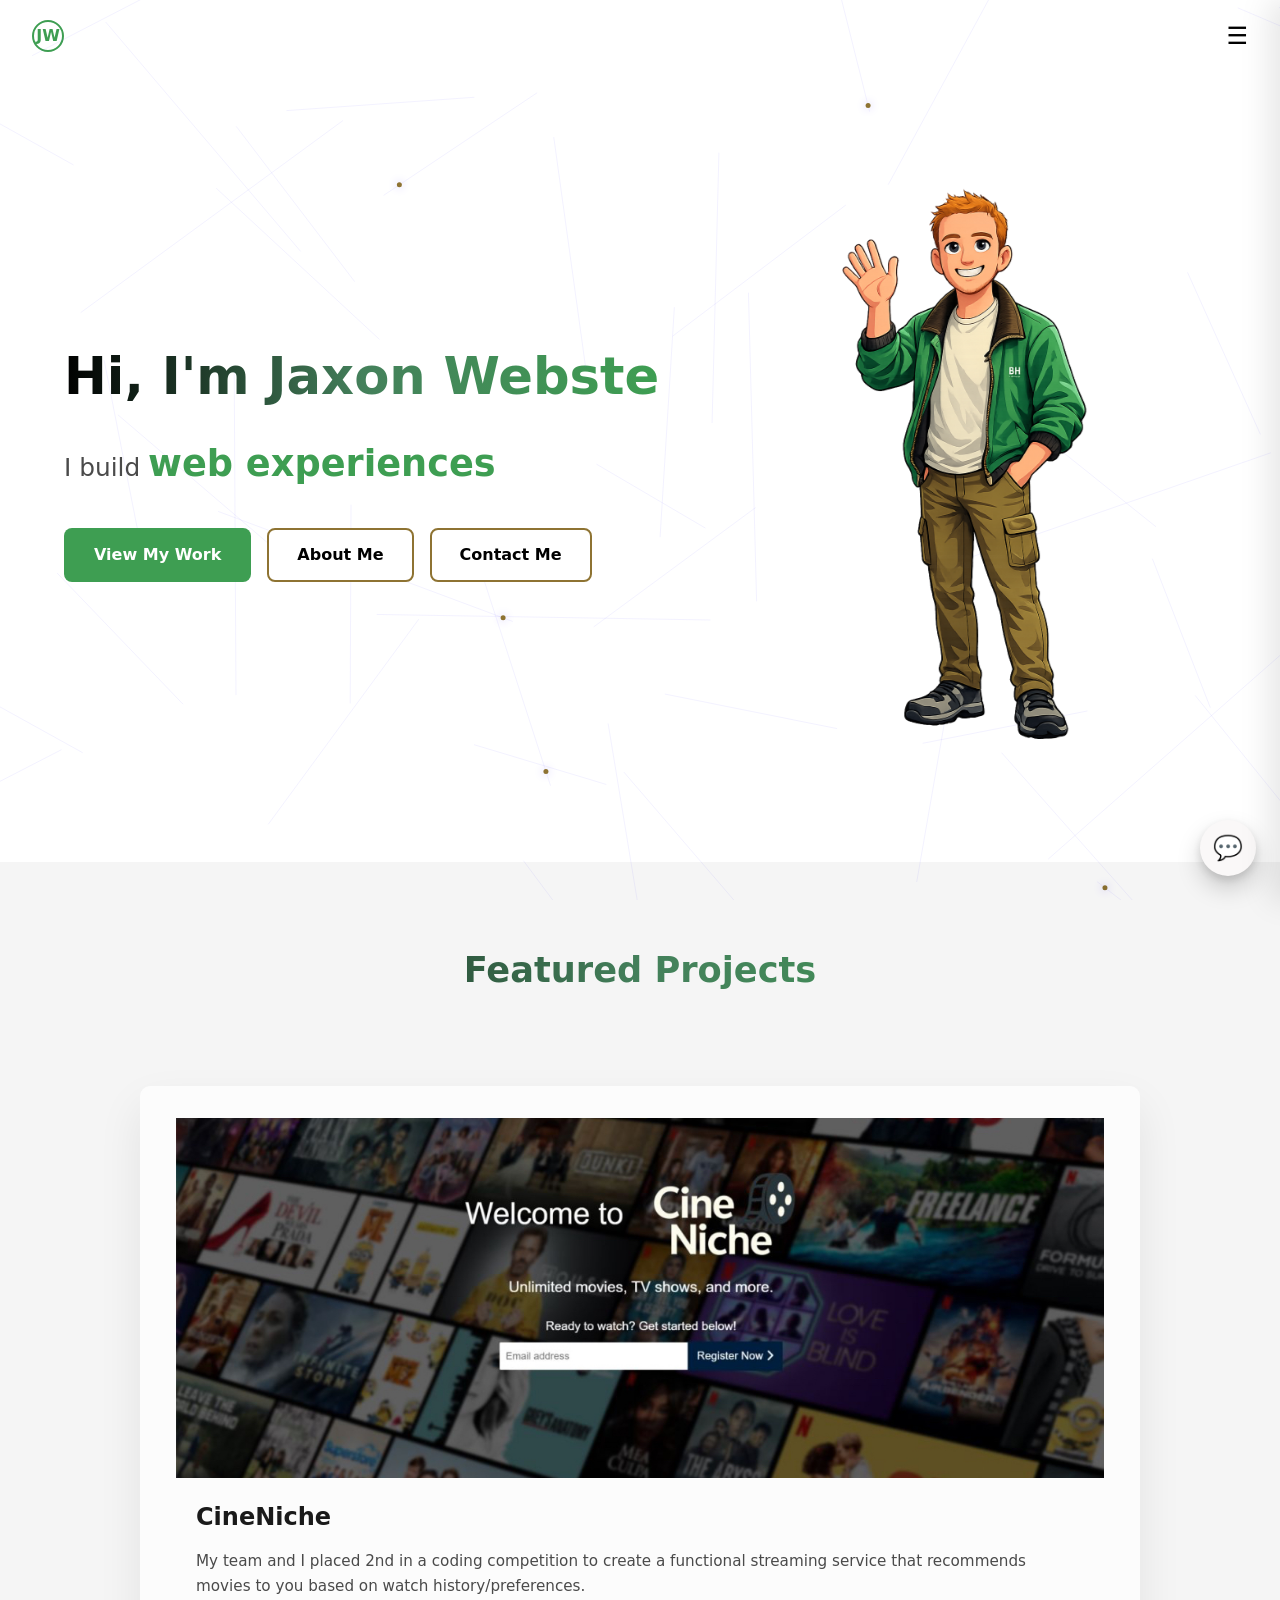
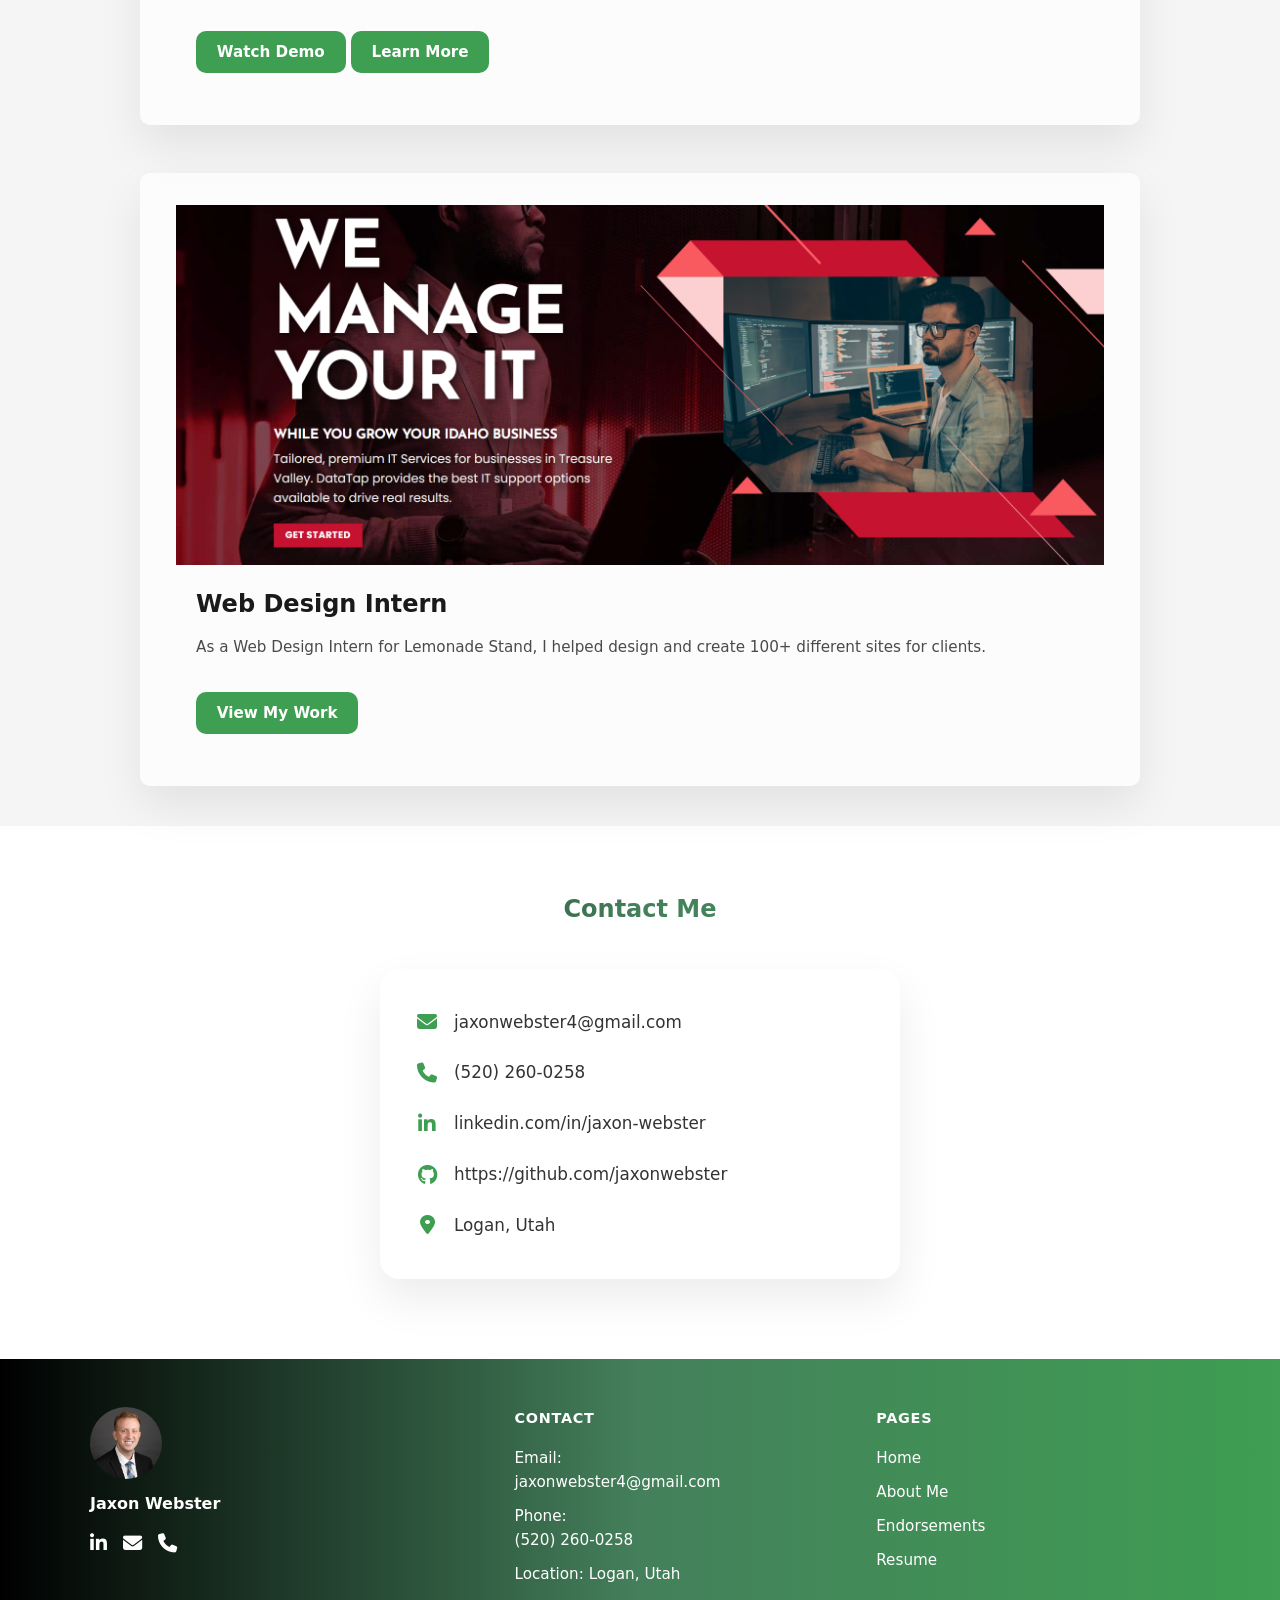
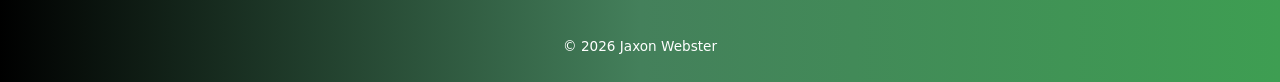
==== index.html @ 5388c2fc "github link" ====
<!DOCTYPE html>
<html lang="en">
<head>
  <meta charset="UTF-8" />
  <meta name="viewport" content="width=device-width, initial-scale=1.0" />

  <title>Jaxon Webster | Portfolio</title>

  <!-- Styles --->
  <link rel="stylesheet" href="styles.css" />

  <!-- Font Awesome -->
  <link
    rel="stylesheet"
    href="https://cdnjs.cloudflare.com/ajax/libs/font-awesome/6.5.1/css/all.min.css"
  />
  <link rel="icon" href="images/cartoon.png" type="image/x-icon">
</head>
<body>
<div class="signal-bg">
  <canvas id="signalCanvas"></canvas>
</div>



  <!-- Navbar --->
  <header class="navbar">
    <div class="logo">JW</div>
    <button class="menu-btn" id="menuBtn">☰</button>
  </header>

  <!-- Slide-out Menu -->
<nav class="side-menu" id="sideMenu">
  <button class="close-menu" id="closeMenu">✕</button>

  <a href="index.html">Home</a>
  <a href="about.html">About Me</a>
  <a href="projects.html">Projects</a>
  <a href="resume.html">Resume</a>
  <a href="endorsements.html">Endorsements</a>
</nav>


  <!-- Overlay -->
  <div class="overlay" id="overlay"></div>

  <!-- Hero -->
  <section class="hero hero-split">
  <!-- LEFT SIDE -->
  <div class="hero-left">
    <h1 class="hero-title">
  <span id="typewriter"></span>
</h1>


    <p class="hero-text">
  I build <span id="rotating-word"></span>
</p>


    <div class="hero-buttons">
      <a href="projects.html" class="btn primary">View My Work</a>
      <a href="about.html" class="btn secondary">About Me</a>
      <a href="#contact" class="btn secondary">Contact Me</a>
    </div>
  </div>

  <!-- RIGHT SIDE -->
  <div class="hero-right">
    <img src="images/cartoon.png" alt="Jaxon Webster" />
  </div>
</section>

<!--

<section class="who-is-jaxon">

  <div class="who-container">

  
<div class="who-image">
      <img
        src="images/IMG_5921.jpg"
        alt="Jaxon Webster"
        class="who-rotating-image"
      />
    </div>

 
    <div class="who-text">
      <h2 class="gradient-text">Who is Jaxon?</h2>
      <p class="who-subtitle">
        A builder at heart. A problem solver by trade.
      </p>

      <p class="who-description">
        I’m a web developer and information systems student who loves turning
        complex problems into clean, secure, and intuitive digital experiences.
        Whether I’m working with data, cloud infrastructure, or frontend design,
        my goal is always the same: build things that actually help people.
      </p>
    </div>

  </div>
</section>
-->



  <!-- Projects -->
<section id="projects" class="projects">
  <h2 class="gradient-text">Featured Projects</h2>


  <div class="project-grid">

    <div class="project-card">
      <div class="project-image">
        <img src="images/IMG_5556.jpg" alt="Cineniche">
      </div>
      <div class="project-content">
        <h3>CineNiche</h3>
        <p>
          My team and I placed 2nd in a coding competition to create a functional streaming service that recommends movies to you based on watch history/preferences. 
        </p>
        <a href="https://youtu.be/du8ue6cPfEI" class="project-btn">Watch Demo</a>
        <a href="projects.html" class="project-btn">Learn More</a>
      </div>
    </div>

    <div class="project-card">
      <div class="project-image">
        <img src="images/image.png" alt="Project 2">
      </div>
      <div class="project-content">
        <h3>Web Design Intern</h3>
        <p>
          As a Web Design Intern for Lemonade Stand, I helped design and create 100+ different sites for clients.
        </p>
        <a href="projects.html" class="project-btn">View My Work</a>
      </div>
    </div>
<!--
<section class="contact-section">


    <div class="project-card">
      <div class="project-image">
        <img src="images/project3.jpg" alt="Project 3">
      </div>
      <div class="project-content">
        <h3>Third Project</h3>
        <p>
          Description text that explains the purpose or outcome of the project.
        </p>
      </div>
    </div>

    <div class="project-card">
      <div class="project-image">
        <img src="images/project4.jpg" alt="Project 4">
      </div>
      <div class="project-content">
        <h3>Final Project</h3>
        <p>
          A short summary highlighting the main idea or technology used.
        </p>
      </div>
    </div>
      
</section>
-->

  </div>
</section>
<!-- =========================
     CONTACT ME
========================== -->
<section class="contact-section" id="contact">
  <h2 class="gradient-text">Contact Me</h2>

  <div class="contact-card">
    <div class="contact-item">
      <i class="fas fa-envelope"></i>
      <a href="mailto:jaxonwebster4@gmail.com">jaxonwebster4@gmail.com</a>
    </div>

    <div class="contact-item">
      <i class="fas fa-phone"></i>
      <a href="tel:5202600258">(520) 260-0258</a>
    </div>

    <div class="contact-item">
      <i class="fab fa-linkedin-in"></i>
      <a
        href="https://www.linkedin.com/in/jaxon-webster"
        target="_blank"
      >
        linkedin.com/in/jaxon-webster
      </a>
    </div>
    <div class="contact-item">
  <i class="fab fa-github"></i>
  <a
    href="https://github.com/jaxonwebster"
    target="_blank"
  >
    https://github.com/jaxonwebster
  </a>
</div>


    <div class="contact-item">
      <i class="fas fa-location-dot"></i>
      <span>Logan, Utah</span>
    </div>
  </div>
</section>



  <!-- Footer -->
  <footer class="footer">
    <div class="footer-container">

      <div class="footer-profile">
        <img src="images/portrait.jpg" alt="Jaxon Webster" class="footer-avatar" />
        <p class="footer-name">Jaxon Webster</p>

        <div class="footer-socials">
          <a href="https://www.linkedin.com/in/jaxon-webster" target="_blank">
            <i class="fab fa-linkedin-in"></i>
          </a>
          <a href="mailto:jaxonwebster4@gmail.com">
            <i class="fas fa-envelope"></i>
          </a>
          <a href="tel:5202600258">
            <i class="fas fa-phone"></i>
          </a>
        </div>
      </div>

      <div class="footer-column">
        <h4>Contact</h4>
        <p>Email: <a href="mailto:jaxonwebster4@gmail.com">jaxonwebster4@gmail.com</a></p>
        <p>Phone: <a href="tel:5202600258">(520) 260-0258</a></p>
        <p>Location: Logan, Utah</p>
      </div>

      <div class="footer-column">
        <h4>Pages</h4>
        <a href="index.html">Home</a>
        <a href="about.html">About Me</a>
        <a href="endorsements.html">Endorsements</a>
        <a href="#contact">Resume</a>
      </div>

    </div>

    <p class="footer-bottom">© 2026 Jaxon Webster</p>
  </footer>
  <!-- =========================
     MINI CHAT ASSISTANT
========================== -->
<div class="chatbot">

  <button class="chatbot-toggle" id="chatbotToggle">
    💬
  </button>

  <div class="chatbot-window" id="chatbotWindow">
    <div class="chatbot-header">
      <span>Ask Jaxon</span>
      <button id="chatbotClose">✕</button>
    </div>

    <div class="chatbot-body" id="chatbotBody">
      <p class="bot-message">
        Hey! 👋 What would you like to know?
      </p>
    </div>

    <div class="chatbot-questions">
      <button data-question="skills">What technologies do you use?</button>
      <button data-question="experience">What kind of experience do you have?</button>
      <button data-question="projects">What projects should I check out?</button>
      <button data-question="contact">How can I contact you?</button>
    </div>
  </div>

</div>


  <script src="script.js"></script>
</body>
</html>
---- styles.css ----
/* Reset */
* {
  margin: 0;
  padding: 0;
  box-sizing: border-box;
  font-family: system-ui, -apple-system, BlinkMacSystemFont, sans-serif;
}

html {
  scroll-behavior: smooth;
}

/* Body */
body {
  background: #ffffff;
  color: #1a1a1a;
  line-height: 1.6;
}
/* =========================
   HERO WRAPPER (IMAGE + OVERLAY)
========================= */
.hero-wrapper {
  position: relative;
  min-height: 100vh;
  background-image: url("images/IMG_0848.jpeg"); /* CHANGE THIS */
  background-size: cover;
  background-position: center;
  background-repeat: no-repeat;
  color: #ffffff;
  overflow: hidden;
}
html, body {
  overflow-x: hidden;
  width: 100%;
}


/* Dark overlay */
.hero-wrapper::before {
  content: "";
  position: absolute;
  inset: 0;
  background: rgba(0, 0, 0, 0.6); /* darkness level */
  z-index: 0;
}

/* Ensure content is above overlay */
.hero-wrapper > * {
  position: relative;
  z-index: 1;
}
/* =========================
   SPLIT HERO LAYOUT
========================= */

.hero-split {
  display: flex;
  align-items: center;
  justify-content: space-between;
  gap: 4rem;
  max-width: 1200px;
  margin: 0 auto;
  padding: 6rem 2rem 4rem;
}

/* LEFT SIDE */
.hero-left {
  flex: 1;
  text-align: left;
}

/* Override centering */
.hero-left .hero-text {
  margin-left: 0;
  font-size: 1.55em;
}
.hero-title {
  min-width: 565px; /* adjust if needed */
}


/* Buttons align left */
.hero-left .hero-buttons {
  justify-content: flex-start;
}

/* RIGHT SIDE */
.hero-right {
  flex: 1;
  display: flex;
  justify-content: center;
  align-items: center;
  z-index: 2;
}

.hero-right img {
  width: 100%;
  max-width: 420px;
  object-fit: cover;
}
@media (max-width: 900px) {
  .hero-split {
    flex-direction: column;
    text-align: center;
  }

  .hero-left {
    text-align: center;
  }

  .hero-left .hero-buttons {
    justify-content: center;
  }

  .hero-right img {
    max-width: 300px;
  }
}



/* =========================
   BLUR ORBS BACKGROUND
========================= */
.orbs {
  position: fixed;
  inset: 0;
  z-index: -1;
  overflow: hidden;
}

.orbs span {
  position: absolute;
  width: 320px;
  height: 320px;
  border-radius: 50%;
  filter: blur(40px);
  background: radial-gradient(
    circle,
    rgba(107, 92, 255, 0.35),
    transparent 70%
  );
  animation: float 5s ease-in-out infinite alternate;
}

/* Orb positions */
.orbs span:nth-child(1) {
  top: 10%;
  left: 15%;
}

.orbs span:nth-child(2) {
  top: 55%;
  left: 65%;
  width: 380px;
  height: 380px;
  animation-duration: 30s;
}

.orbs span:nth-child(3) {
  top: 35%;
  left: 35%;
  width: 260px;
  height: 260px;
  animation: float-diagonal 18s ease-in-out infinite alternate;
}
.orbs span:nth-child(4) {
  top: 70%;
  left: 20%;
  width: 300px;
  height: 300px;
  animation-duration: 30s;
}

.orbs span:nth-child(5) {
  top: 15%;
  left: 70%;
  width: 220px;
  height: 220px;
  animation-duration: 22s;
}

/* Orb animation */
@keyframes float {
  from {
    transform: translate(0, 0);
  }
  to {
    transform: translate(200px, -150px);
  }
}

/* =========================
   NAVBAR
========================= */
.navbar {
  display: flex;
  justify-content: space-between;
  align-items: center;
  padding: 1.25rem 2rem;
  color: #ffffff;
}

.logo {
  width: 32px;
  height: 32px;
  border: 2px solid #3E9E52;
  border-radius: 50%;
  display: flex;
  align-items: center;
  justify-content: center;
  font-weight: bold;
  color: #3E9E52;
}

.menu-btn {
  font-size: 1.5rem;
  background: white;
  border: none;
  color: #000000;
  cursor: pointer;
}

/* =========================
   HERO
========================= */
.hero {
  text-align: center;
  padding: 6rem 1.5rem 4rem;
  color: #1a1a1a;
}

.hero h1 {
  font-size: clamp(2.2rem, 5vw, 3.2rem);
  margin-bottom: 1.5rem;
  font-weight: 800;
  color: #1a1a1a;
  white-space: nowrap;
}

.hero-text {
  max-width: 620px;
  margin: 0 auto 2.5rem;
  color: #4a4a4a;
}

/* Buttons */
.hero-buttons {
  display: flex;
  justify-content: center;
  gap: 1rem;
  margin-bottom: 3rem;
  flex-wrap: wrap;
  z-index: 3;
}

.btn {
  padding: 0.75rem 1.75rem;
  background: #ffffff;
  border-radius: 8px;
  border: 2px solid transparent;
  text-decoration: none;
  font-weight: 600;
  transition: all 0.25s ease;
}

.btn.primary {
  background: #3E9E52;
  color: #ffffff;
  z-index: 2;
}

.btn.secondary {
  background: white !important;
  color: #000000;
  border: 2px solid #8E7332;
  z-index: 2 !important;
}

/* =========================
   PROJECTS
========================= */
.projects {
  position: relative;
  padding: 5rem 2rem;
  z-index: 1;
}
.projects .project-image {
  width: 100%;
  max-width: none;
  flex: none;
}

.projects .project-image img {
  width: 100%;
  height: auto;
  max-height: 360px;
  object-fit: cover;
  display: block;
}

.projects-page .project-image,
.project-row .project-image {
  max-width: 600px;
}

.projects h2 {
  text-align: center;
  font-size: 2.2rem;
  margin-bottom: 3rem;
}

.project-grid {
  display: grid;
  grid-template-columns: repeat(2, 1fr);
  gap: 2rem;
  max-width: 1000px;
  margin: 0 auto;
}



.project-card {
  display: flex;
  flex-direction: column;
  width: 100%;
  background: #ffffff;
  border-radius: 12px;
  overflow: hidden;
  box-shadow: 0 10px 25px rgba(0, 0, 0, 0.08);
  transform: translateY(40px);
  transition: transform 0.25s ease, box-shadow 0.25s ease;
}
@media (max-width: 768px) {
  .project-grid {
    grid-template-columns: 1fr;
  }
}

/* When visible */
.project-card.reveal {
  opacity: 1;
  transform: translateY(0);
}

.project-card:nth-child(1) { transition-delay: 0s; }
.project-card:nth-child(2) { transition-delay: 0.1s; }
.project-card:nth-child(3) { transition-delay: 0.2s; }
.project-card:nth-child(4) { transition-delay: 0.3s; }

.project-card:hover {
  transform: translateY(-6px);
  box-shadow: 0 16px 35px rgba(0, 0, 0, 0.12);
}
/* Top half image */
.project-image {
  height: 50%;
  min-height: 180px;
  background: transparent;
}
.project-image.carousel {
 display: flex;
  justify-content: center;
  align-items: center;

  padding: 1.5rem 0;   /* vertical breathing room only */
  background: transparent;
}
.carousel img {
  max-width: 520px;    /* 👈 KEY LINE */
  width: 100%;
  height: auto;
  object-fit: contain;

  display: none;
}

.carousel img.active {
  display: block;
}


.project-image img {
  width: 100%;
  max-height: 360px;
  height: auto;
  object-fit: contain;
  display: block;
}

/* Bottom half content */
.project-content {
  padding: 1.25rem;
  text-align: left;
}

.project-content h3 {
  font-size: 1.1rem;
  margin-bottom: 0.5rem;
  color: #1a1a1a;
}
.project-content p {
  font-size: 0.95rem;
  color: #555;
  line-height: 1.4;
}

/* Faint dark overlay */
.projects::before {
  content: "";
  position: absolute;
  inset: 0;
  background: rgba(0, 0, 0, 0.04); /* 👈 adjust darkness */
  pointer-events: none;
  z-index: 0;
}

/* Ensure content sits above overlay */
.projects > * {
  position: relative;
  z-index: 1;
}


/* =========================
   CONTACT
========================= */
.contact {
  background: #eaf3ff;
  padding: 5rem 2rem;
  text-align: center;
}

.contact-form {
  max-width: 520px;
  margin: 0 auto;
  display: flex;
  flex-direction: column;
  gap: 1.25rem;
}

.contact-form input,
.contact-form textarea {
  padding: 0.9rem 1rem;
  border-radius: 10px;
  border: 1.5px solid #d1caff;
}

/* =========================
   FOOTER
========================= */
.footer {
  background: #f2f2f2;
  padding: 3rem 2rem 1.5rem;
}
/* Hide side menu by default */
.side-menu {
  position: fixed;
  top: 0;
  right: -260px;
  width: 260px;
  height: 100vh;
  background: #ffffff;
  display: flex;
  flex-direction: column;
  padding: 4rem 2rem;
  gap: 1.5rem;
  transition: right 0.3s ease;
  z-index: 1000;
  box-shadow: -10px 0 30px rgba(0, 0, 0, 0.1);
}

/* Remove default link styling */
.side-menu a {
  text-decoration: none;
  font-size: 1.1rem;
  font-weight: 600;
  color: #000000;
}

/* Slide in when open */
.side-menu.open {
  right: 0;
}
/* Gradient Typewriter Text */
#typewriter {
  background: linear-gradient(
    to right,
    #000000,
    #44805b,
    #3E9E52
  );
  -webkit-background-clip: text;
  -webkit-text-fill-color: transparent;
  background-clip: text;
  color: transparent;
}

/* Close Menu Button */
.close-menu {
  align-self: flex-end;
  font-size: 1.75rem;
  background: none;
  border: none;
  cursor: pointer;
  color: #1a1a1a;
  margin-bottom: 2rem;
  transition: color 0.2s ease;
}

.close-menu:hover {
  color: #6b5cff;
}
/* =========================
   FOOTER
========================= */
.footer {
  background: linear-gradient(
    to right,
     #000000,
    #44805b,
    #3E9E52
  );
  padding: 3rem 2rem 1.5rem;
  color: #ffffff;
}


.footer-container {
  max-width: 1100px;
  margin: 0 auto;
  display: grid;
  grid-template-columns: 1.2fr 1fr 1fr;
  gap: 3rem;
  align-items: flex-start;
}

/* Profile Column */
.footer-profile {
  display: flex;
  flex-direction: column;
  align-items: flex-start;
}

.footer-avatar {
  width: 72px;
  height: 72px;
  border-radius: 50%;
  object-fit: cover;
  margin-bottom: 0.75rem;
}

.footer-name {
  font-weight: 700;
  margin-bottom: 0.75rem;
  color: #ffffff;
}

/* Social Icons */
.footer-socials {
  display: flex;
  gap: 1rem;
}

.footer-socials a {
  color: #ffffff;
  font-size: 1.2rem;
  transition: all 0.25s ease;
}

.footer-socials a:hover {
  color: #ffffff;
  transform: translateY(-2px);
}

/* Footer Columns */
.footer-column h4 {
  font-size: 0.9rem;
  font-weight: 700;
  margin-bottom: 1rem;
  color: #ffffff;
  text-transform: uppercase;
  letter-spacing: 0.05em;
}

.footer-column p,
.footer-column a {
  display: block;
  font-size: 0.95rem;
  color: #ffffff;
  margin-bottom: 0.6rem;
  text-decoration: none;
}

.footer-column a:hover {
  color: #6b5cff;
}

/* Bottom Text */
.footer-bottom {
  text-align: center;
  margin-top: 2.5rem;
  font-size: 0.85rem;
  color: #ffffff;
}

/* =========================
   RESPONSIVE FOOTER
========================= */
@media (max-width: 800px) {
  .footer-container {
    grid-template-columns: 1fr;
    gap: 2rem;
  }

  .footer-profile,
  .footer-column {
    align-items: center;
    text-align: center;
  }
}
.section-divider {
  width: 100%;
  max-width: 900px;
  height: 1px;
  margin: 4rem auto;
  background: linear-gradient(
    to right,
    transparent,
    rgba(0, 0, 0, 0.4),
    transparent
  );
}
.project-btn {
  display: inline-block;
  margin-top: 0.75rem;
  padding: 0.5rem 1.25rem;
  font-size: 0.85rem;
  font-weight: 600;
  text-decoration: none;
  border-radius: 6px;
  background: #6870cb;
  color: #ffffff;
  transition: all 0.25s ease;
}

.project-btn:hover {
  background: #5a4ae0;
  transform: translateY(-2px);
}

#rotating-word {
  font-weight: 700;
  font-size: 1.48em;
  color: #3E9E52;
  transition: opacity 0.4s ease, transform 0.4s ease;
  min-height: 1.2em;
  line-height: 1.2;
  transform: translateZ(0);
  backface-visibility: hidden;
  -webkit-font-smoothing: antialiased;
}
@media (max-width: 768px) {
  .hero-split {
    padding: 4rem 1.5rem 3rem;
    gap: 2.5rem;
  }
}
@media (max-width: 768px) {
  .hero h1 {
    font-size: 2.2rem;
    line-height: 1.2;
    white-space: normal; /* allow wrap on mobile */
  }
}
@media (max-width: 768px) {
  .hero-text {
    font-size: 1.05rem;
  }

  #rotating-word {
    font-size: 1.2rem;
    min-height: 1.2em;
  line-height: 1.2;
  transform: translateZ(0);
  backface-visibility: hidden;
  -webkit-font-smoothing: antialiased;
  }
}
@media (max-width: 768px) {
  .hero-buttons {
    flex-direction: column;
    gap: 0.75rem;
    z-index: 2;
  }

  .hero-buttons .btn {
    width: 100%;
    max-width: 280px;
    margin: 0 auto;
  }
}
@media (max-width: 768px) {
  .hero-right img {
    max-width: 240px;
    border-radius: 18px;
  }

  .hero-right {
    margin-top: 1rem;
  }
}
@media (max-width: 768px) {
  .hero-left {
    order: 1;
  }

  .hero-right {
    order: 2;
  }
}
.signal-bg {
  position: fixed;
  inset: 0;
  z-index: 0; /* NOT -1 */
  pointer-events: none;
}


#signalCanvas {
  width: 100%;
  height: 100%;
  display: block;
}

.gradient-text {
  background: linear-gradient(
    to right,
     #000000,
    #44805b,
    #3E9E52
  );
  -webkit-background-clip: text;
  -webkit-text-fill-color: transparent;
  background-clip: text;
  color: transparent;
}





/* =========================
   ABOUT PAGE LAYOUT
========================= */

/* Overall page spacing */

.about-hero {
  padding: 4rem 2rem 2rem;
  text-align: center;
  z-index: 2;
}

.about-hero h1 {
  font-size: clamp(2.2rem, 4vw, 3rem);
  font-weight: 800;
  margin-bottom: 2rem;
  z-index: 2;
}

/* Intro section */
.about-intro {
  padding: 3rem 2rem 4rem;
  z-index: 2;
}

.about-intro-grid {
  max-width: 1100px;
  margin: 0 auto;
  display: grid;
  grid-template-columns: 1.2fr 0.8fr;
  gap: 4rem;
  align-items: start;
}

/* Text column */
.about-text {
  font-size: 1.05rem;
  color: #4a4a4a;
  line-height: 1.7;
}

.about-text p + p {
  margin-top: 1.25rem;
}

/* Image column */
.about-image {
  display: flex;
  justify-content: center;
  z-index: 2;
}

.about-image img {
  width: 100%;
  max-width: 360px;
  border-radius: 16px;
  object-fit: cover;
  box-shadow: 0 20px 40px rgba(0, 0, 0, 0.15);
  z-index: 2;
}
.about-hero,
.about-intro,
.about-image,
.about-content {
  position: relative;
  z-index: 2;
}

/* =========================
   WHAT I'M UP TO
========================= */

.about-now {
  padding: 4rem 2rem;
}

.about-now h2 {
  text-align: center;
  font-size: 2rem;
  margin-bottom: 3rem;
  font-weight: 800;
}

.now-grid {
  max-width: 1100px;
  margin: 0 auto;
  display: grid;
  grid-template-columns: repeat(3, 1fr);
  gap: 2rem;
}

.now-card {
  background: #ffffff;
  border-radius: 12px;
  padding: 1.75rem;
  box-shadow: 0 10px 25px rgba(0, 0, 0, 0.08);
  transition: transform 0.25s ease, box-shadow 0.25s ease;
}

.now-card h3 {
  font-size: 1.05rem;
  font-weight: 700;
  margin-bottom: 0.5rem;
}

.now-card p {
  font-size: 0.95rem;
  color: #555;
  line-height: 1.4;
}

.now-card:hover {
  transform: translateY(-4px);
  box-shadow: 0 16px 35px rgba(0, 0, 0, 0.12);
}

/* =========================
   SKILLS / INTERESTS
========================= */

.about-skills {
  padding: 4rem 2rem 5rem;
}

.about-skills h2 {
  text-align: center;
  font-size: 2rem;
  margin-bottom: 3rem;
  font-weight: 800;
}

.skills-grid {
  max-width: 900px;
  margin: 0 auto;
  display: grid;
  grid-template-columns: repeat(3, 1fr);
  gap: 1.25rem;
}

.skill-card {
  background: #f7f7f7;
  border-radius: 10px;
  padding: 1rem 1.25rem;
  font-weight: 600;
  font-size: 0.9rem;
  text-align: center;
  color: #1a1a1a;
}

/* =========================
   RESPONSIVE ABOUT PAGE
========================= */

@media (max-width: 900px) {
  .about-intro-grid {
    grid-template-columns: 1fr;
    gap: 3rem;
    text-align: center;
  }

  .about-image img {
    max-width: 280px;
  }

  .now-grid {
    grid-template-columns: 1fr;
  }

  .skills-grid {
    grid-template-columns: 1fr;
  }
}
/* =========================
   IMAGE GALLERY CARDS
========================= */

.image-grid {
  grid-template-columns: repeat(3, 1fr);
}

.image-card {
  position: relative;
  border-radius: 14px;
  overflow: hidden;
  aspect-ratio: 4 / 3;
  box-shadow: 0 12px 28px rgba(0, 0, 0, 0.12);
  transition: transform 0.3s ease, box-shadow 0.3s ease;
}

.image-card img {
  width: 100%;
  height: 100%;
  object-fit: cover;
  display: block;
}

.image-card:hover {
  transform: translateY(-6px);
  box-shadow: 0 18px 40px rgba(0, 0, 0, 0.18);
}

/* Mobile */
@media (max-width: 900px) {
  .image-grid {
    grid-template-columns: 1fr;
  }
}
/* =========================
   SECTION SEPARATOR OVERLAY
========================= */

.about-now {
  position: relative;
  padding: 4.5rem 2rem;
}

.about-now::before {
  content: "";
  position: absolute;
  inset: 0;
  background: rgba(0, 0, 0, 0.04); /* subtle separation */
  z-index: 0;
}

/* Ensure content stays above overlay */
.about-now > * {
  position: relative;
  z-index: 1;
}
/* =========================
   FLOATING ABOUT IMAGE
========================= */

.about-content {
  max-width: 900px;
  margin: 0 auto;
  font-size: 1.05rem;
  line-height: 1.75;
  color: #4a4a4a;
}

/* Float image to the right */
.about-float-image {
  float: right;
  width: 350px;
  margin: 0 0 1.5rem 2rem;
  object-fit: cover;
  
  shape-outside: inset(0 round 16px);
}
@media (max-width: 768px) {
  .about-float-image {
    float: none;
    display: block;
    margin: 0 auto 2rem;
    width: 260px;
  }

  .about-content {
    text-align: center;
  }
}
.about-text-panel {
  position: relative;
  z-index: 2;   /* blur layer */
  
  background: rgba(255, 255, 255, 0.6);
  backdrop-filter: blur(6px);
  -webkit-backdrop-filter: blur(6px);

  padding: 2rem 2.25rem;
  border-radius: 16px;
}

/* Text spacing */
.about-text-panel p + p {
  margin-top: 1.25rem;
}
.about-float-image {
  position: relative;
  z-index: 3;   /* image ABOVE blur */
}
/* =========================
   PROJECTS PAGE
========================= */


.projects-page {
  padding: 4rem 2rem 5rem;
  position: relative;
  z-index: 2;
}

.projects-title {
  text-align: center;
  font-size: clamp(2rem, 4vw, 2.75rem);
  font-weight: 800;
  margin-bottom: 3rem;
}

/* Project list container */
.projects-list {
  max-width: 900px;
  margin: 0 auto;
  display: flex;
  flex-direction: column;
  gap: 2.5rem;
}

/* Individual card */
.project-card {
  background: rgba(255, 255, 255, 0.75);
  backdrop-filter: blur(6px);
  -webkit-backdrop-filter: blur(6px);

  padding: 2rem 2.25rem;
  border-radius: 18px;

  box-shadow: 0 15px 40px rgba(0, 0, 0, 0.08);
  position: relative;
}

/* Project title */
.project-name {
  font-size: 1.4rem;
  font-weight: 700;
  margin-bottom: 0.75rem;
}

/* Description */
.project-description {
  color: #4a4a4a;
  line-height: 1.65;
  margin-bottom: 1.25rem;
}

/* Link button */
.project-link {
  display: inline-block;
  padding: 0.5rem 1.1rem;
  font-weight: 600;
  font-size: 0.95rem;

  color: #3E9E52;
  border-radius: 8px;

  text-decoration: none;
  transition: all 0.2s ease;
}

.project-link:hover {
  background: #5b63d6;
  color: #ffffff;
}

/* =========================
   MOBILE ADJUSTMENTS
========================= */

@media (max-width: 768px) {
  .project-card {
    padding: 1.75rem;
  }

  .project-name {
    font-size: 1.25rem;
  }
}
/* =========================
   PROJECTS PAGE
========================= */

.projects-section {
  padding: 3rem 2rem 5rem;
  position: relative;
  z-index: 2;
}

.projects-content {
  max-width: 900px;
  margin: 0 auto;

  display: flex;
  flex-direction: column;
  gap: 2.5rem;
}

/* Reuses the About glass-panel feel */
.project-panel {
  background: rgba(255, 255, 255, 0.65);
  backdrop-filter: blur(6px);
  -webkit-backdrop-filter: blur(6px);

  padding: 2rem 2.25rem;
  border-radius: 18px;

  box-shadow: 0 15px 40px rgba(0, 0, 0, 0.08);
}

.project-panel h2 {
  font-size: 1.4rem;
  font-weight: 700;
  margin-bottom: 0.75rem;
}

.project-panel p {
  color: #4a4a4a;
  line-height: 1.65;
  margin-bottom: 1.25rem;
}

/* Same button language as elsewhere */
.project-link {
  display: inline-block;
  font-weight: 600;
  color: #5b63d6;
  text-decoration: none;
  border-bottom: 2px solid transparent;
  transition: border-color 0.2s ease;
}

.project-link:hover {
  border-color: #5b63d6;
}

/* Mobile */
@media (max-width: 768px) {
  .project-panel {
    padding: 1.75rem;
  }
}



/* =========================
   PROJECTS (STACKED CARDS)
========================= */
.project-image {
  margin: 0;
}

.project-grid {
  max-width: 1000px;
  margin: 0 auto;

  display: flex;
  flex-direction: column;
  gap: 3rem;
}

/* Card container */
.project-card {
  display: flex;
  flex-direction: column;

  background: rgba(255, 255, 255, 0.65);
  backdrop-filter: blur(6px);
  -webkit-backdrop-filter: blur(6px);

  border-radius: 10px;
  overflow: hidden;

  box-shadow: 0 20px 45px rgba(0, 0, 0, 0.08);
}

/* Image */
.project-image img {
  width: 100%;
  height: 280px;
  object-fit: cover;
  display: block;
}

/* Content */
.project-content {
  padding: 1.rem 1.25rem;
}

.project-content h3 {
  font-size: 1.5rem;
  font-weight: 700;
  margin-bottom: 0.75rem;
}

.project-content p {
  color: #4a4a4a;
  line-height: 1.65;
  margin-bottom: 1.25rem;
}

/* Button */
.project-btn {
  display: inline-block;
  padding: 0.55rem 1.3rem;
  font-weight: 600;
  font-size: 0.95rem;

  color: #ffffff;
  background: #3E9E52;
  border-radius: 10px;
  text-decoration: none;

  transition: transform 0.2s ease, box-shadow 0.2s ease;
}

.project-btn:hover {
  transform: translateY(-2px);
  box-shadow: 0 8px 20px rgba(91, 99, 214, 0.35);
}
@media (max-width: 768px) {
  .project-image img {
    height: 220px;
  }
}
.carousel {
  position: relative;
  overflow: hidden;
  background: #000;
}

.carousel img {
  width: 100%;
  height: 280px;
  object-fit: contain;
  display: none;
}

.carousel img.active {
  display: block;
}

/* Arrows */
.carousel-btn {
    position: absolute;
  top: 50%;
  transform: translateY(-50%);

  background: rgba(0, 0, 0, 0.55);
  color: #fff;
  border: none;
  font-size: 1.8rem;

  width: 36px;
  height: 36px;
  border-radius: 50%;

  display: flex;
  align-items: center;
  justify-content: center;

  z-index: 3;
}

.carousel-btn.prev {
  left: 12px;
}

.carousel-btn.next {
  right: 12px;
}
/* =========================
   CONTACT SECTION
========================= */

.contact-section {
  padding: 4rem 2rem 5rem;
  text-align: center;
  position: relative;
  z-index: 2;
}

.contact-section h2 {
  margin-bottom: 2.5rem;
}

/* Glass-style card */
.contact-card {
  max-width: 520px;
  margin: 0 auto;

  background: rgba(255, 255, 255, 0.65);
  backdrop-filter: blur(6px);
  -webkit-backdrop-filter: blur(6px);

  border-radius: 20px;
  padding: 2.5rem 2.25rem;

  box-shadow: 0 20px 45px rgba(0, 0, 0, 0.08);

  display: flex;
  flex-direction: column;
  gap: 1.5rem;
}

/* Individual contact rows */
.contact-item {
  display: flex;
  align-items: center;
  gap: 1rem;

  font-size: 1.05rem;
  color: #333;
}

/* Icons */
.contact-item i {
  color: #3E9E52;
  font-size: 1.25rem;
  min-width: 22px;
}

/* Links */
.contact-item a {
  color: inherit;
  text-decoration: none;
  transition: color 0.2s ease;
}

.contact-item a:hover {
  color: #5b63d6;
}

/* Mobile */
@media (max-width: 768px) {
  .contact-card {
    padding: 2rem 1.75rem;
  }
}
@media (max-width: 768px) {
  .hero-portrait img {
    max-height: 360px;
  }
}

/* =========================
   RESUME HERO
========================= */

.resume-hero {
  position: relative;
  height: 70vh;
  min-height: 520px;
  overflow: hidden;
  z-index: 2;
}
.resume-row {
  display: grid;
  grid-template-columns: 220px 1fr;
  gap: 2rem;
}


.hero-words {
  position: absolute;
  inset: 0;
  z-index: 1;
  pointer-events: none;
}

/* Each row */
.hero-words-row {
  display: flex;
  white-space: nowrap;
  font-weight: 800;
  font-size: clamp(4rem, 9vw, 7rem);
  letter-spacing: 0.25rem;

  /* Make it actually visible */
  color: #8E7332;                 /* fully opaque */
  opacity: 0.95;                  /* visual softening */
  text-shadow: 0 3px 10px rgba(0,0,0,0.15); /* contrast boost */
}

.hero-name-block {
  text-align: center;     /* 👈 centers name + subtitle */
  margin-top: 2.5rem;
  position: relative;
  z-index: 3;
  font-size: 2.2rem;
  font-weight: 800;
  margin-bottom: 0.5rem;
}
.hero-name-block p {
  font-size: 1rem;     /* was likely ~1.25–1.5rem */
  opacity: 0.8;
}

/* Spacing between words */
.hero-words-row span {
  margin-right: 4rem;
}

/* Animations */
.row-1 {
  animation: marquee-left 28s linear infinite;
}

.row-2 {
  animation: marquee-right 32s linear infinite;
}

@keyframes marquee-left {
  from {
    transform: translateX(0);
  }
  to {
    transform: translateX(-50%);
  }
}

@keyframes marquee-right {
  from {
    transform: translateX(-50%);
  }
  to {
    transform: translateX(0);
  }
}

/* Portrait */
.hero-portrait {
  position: absolute;
  bottom: 0;
  left: 50%;
  transform: translateX(-50%);
  z-index: 5;
}
.hero-portrait::before {
  content: "";
  position: absolute;
  inset: 0;
  background: transparent; /* or match your page background */
  z-index: -1;
}

@media (max-width: 768px) {
  .row-1 {
    animation-duration: 18s; /* faster */
  }

  .row-2 {
    animation-duration: 20s; /* faster, still slightly offset */
  }
}


.hero-portrait img {
  max-height: 520px;
  width: auto;
  height: auto;
  display: block;
  filter: none;
-webkit-mask-image: linear-gradient(
    to bottom,
    rgba(0, 0, 0, 1) 50%,
    rgba(0, 0, 0, 0.6) 65%,
    rgba(0, 0, 0, 0.25) 75%,
    rgba(0, 0, 0, 0) 85%
  );

  mask-image: linear-gradient(
    to bottom,
    rgba(0, 0, 0, 1) 50%,
    rgba(0, 0, 0, 0.6) 65%,
    rgba(0, 0, 0, 0.25) 75%,
    rgba(0, 0, 0, 0) 85%
  );
}

/* Text */
.hero-intro {
  margin-top: 1.5rem;
  text-align: center;
  z-index: 3;
}

.hero-intro h1 {
  font-size: clamp(2rem, 4vw, 2.8rem);
  font-weight: 800;
}

.hero-intro p {
  color: #5b63d6;
  font-weight: 600;
}
/* =========================
   RESUME CONTENT
========================= */

.resume-content {
  max-width: 1000px;
  margin: 0 auto;
  padding: 4rem 2rem 6rem;
  z-index: 2;
}
.resume-item-header {
  display: flex;
  justify-content: space-between;
  align-items: baseline;
  gap: 1rem;
}

.resume-date {
  font-size: 0.9rem;
  color: #666;
  white-space: nowrap;
}

.resume-subtitle {
  margin: 0.25rem 0 0.75rem;
  font-style: italic;
  color: #444;
}

.resume-item ul {
  margin: 0.5rem 0 0 1.25rem;
}

.resume-item li {
  margin-bottom: 0.4rem;
  line-height: 1.5;
}
@media (max-width: 600px) {
  .resume-item-header {
    flex-direction: column;
    align-items: flex-start;
  }

  .resume-date {
    font-size: 0.85rem;
  }
}


.resume-section-title {
  color: #3E9E52;
  font-size: 1.75rem;
  font-weight: 700;
  margin-bottom: 1.75rem;
  display: inline-block;
  position: relative;
}
.resume-section-title::after {
  content: "";
  display: block;
  height: 2px;
  width: 100%;
  margin-top: 0.35rem;
  background-color: #3E9E52;
  border-radius: 2px;
}


.resume-section {
  margin-bottom: 3.25rem;
  .resume-item {
  margin-bottom: 2rem;
}
}

/* =========================
   GRID LAYOUT
========================= */

.card-grid {
  display: grid;
  grid-template-columns: repeat(2, 1fr);
  gap: 2rem;
}

@media (max-width: 700px) {
  .card-grid {
    grid-template-columns: 1fr;
  }
}
/* Full-width gradient under hero */
.resume-background {
  max-width: 850px;
  margin: 4rem auto;
  padding: 3.5rem 3rem;

  /* Frosted glass */
  background: rgba(255, 255, 255, 0.45);
  backdrop-filter: blur(14px) saturate(140%);
  -webkit-backdrop-filter: blur(14px) saturate(140%);

  border-radius: 16px;

  box-shadow:
    0 20px 40px rgba(0, 0, 0, 0.06),
    inset 0 0 0 1px rgba(255, 255, 255, 0.35);
}



/* =========================
   FLIP CARD (CLICK)
========================= */

.resume-card {
  position: relative;
  z-index: 3;
}
.resume-page {
  background: linear-gradient(
    to bottom,
    #ffffff 0%,
    #ddeee8 35%,
    rgba(64, 160, 90, 0.15) 90%
  );
}


.resume-card::before {
  content: "";
  position: absolute;
  left: 0;
  top: 20px;
  bottom: 20px;
  width: 4px;
  border-radius: 4px;
  background: #3E9E52;
  opacity: 0.8;
}
/* Education: clean + light */
.section-education {
  background: linear-gradient(
    to bottom,
    #ffffff 0%,
    #f7f9ff 100%
  );
}

.section-experience {
   background: #8bc397
}

/* Skills: calm finish */
.section-skills {
  background: white;
}


.card-grid {
  row-gap: 2.5rem;
}

/* Typography */
.resume-card strong {
  font-size: 1.05rem;
}

.resume-card span {
  margin-top: 0.25rem;
  font-size: 0.85rem;
  color: #777;
}

/* Bullet styling (resume-friendly) */
.resume-card ul {
  margin: 0;
  padding-left: 1.2rem;
}

.resume-card li {
  margin-bottom: 0.5rem;
  line-height: 1.4;
}

@media (max-width: 768px) {
  .resume-page .resume-background {
    margin: 2rem 1rem;      /* space from screen edges */
    padding: 2.25rem 1.5rem;
    border-radius: 14px;
  }
}
@media (max-width: 768px) {
  .stats {
    display: grid;
    grid-template-columns: repeat(2, 1fr);
    gap: 1.25rem;
  }
}
@media (max-width: 768px) {
  .stat .number {
    font-size: 1.75rem;
  }
}

/* =========================
   ENDORSEMENTS HERO
========================= */


/* Center image */
.hero-center {
  position: relative;
  z-index: 2;
}

.hero-image {
  max-width: 320px;
  width: 100%;
}


.endorsements-page .hero-center {
  position: relative;
  z-index: 2;
  text-align: center;
}

.endorsements-page .hero-title {
  font-size: clamp(2.2rem, 8vw, 4.5rem);
  font-weight: 800;
  color: #1f3d2b;
  letter-spacing: -0.02em;
  line-height: 1.1;
  padding: 0 1rem; /* prevents edge clipping on mobile */
}
@media (max-width: 768px) {
  .endorsements-page .endorsements-hero {
    min-height: 75vh;
  }
}
@media (max-width: 768px) {
  .endorsements-page .praise {
    max-width: 180px;
    font-size: 0.8rem;
    padding: 0.65rem 0.85rem;
  }
}


/* Responsive */
@media (max-width: 768px) {
  .endorsements-hero {
    height: 60vh;
  }

  .hero-image {
    max-width: 240px;
  }
}


.quote-block::before {
  content: "";
  position: absolute;
  inset: 0;
  border-radius: 20px;

  background: linear-gradient(
    120deg,
    rgba(255,255,255,0.45),
    rgba(255,255,255,0.08) 35%,
    rgba(255,255,255,0.25) 60%,
    rgba(255,255,255,0.05)
  );

  opacity: 0.7;
  pointer-events: none;
}
.quote-block::after {
  content: "";
  position: absolute;
  inset: -40%;
  border-radius: 50%;

  background: radial-gradient(
    circle at 30% 30%,
    rgba(255,255,255,0.35),
    transparent 60%
  );

  opacity: 0.25;
  transform: translateY(20%);
  pointer-events: none;
}



.quote-block {
  max-width: 900px;
  margin: 0 auto 4rem;

  padding: 3.25rem 3rem 4.5rem;

  background: rgba(255, 255, 255, 0.32);
  backdrop-filter: blur(22px) saturate(150%);
  -webkit-backdrop-filter: blur(22px) saturate(150%);

  border-radius: 20px;

  box-shadow:
    0 12px 40px rgba(0, 0, 0, 0.18);

  position: relative;
  overflow: hidden;
}
.quote-block blockquote {
  margin-bottom: 2.25rem;
}

.quote-author {
  margin-top: 1.75rem;
}
.quote-mark {
  top: 1.75rem;
}





.quote-mark {
  font-size: 4rem;
  color: #3E9E52;
}

blockquote {
  font-size: 1.2rem;
  line-height: 1.7;
  margin: 0;
}

.quote-author {
  margin-top: 1rem;
  font-size: 0.9rem;
  opacity: 0.6;
}

.fade-in {
  opacity: 1;
  transform: translateY(0);
}

.js .fade-in {
  opacity: 1;
  transform: translateY(24px);
}
@media (max-width: 768px) {
  .fade-in {
    opacity: 1 !important;
    transform: none !important;
  }
}

@media (max-width: 768px) {
  .endorsement-hero-inner {
    flex-direction: column;
    text-align: center;
    gap: 2rem;
  }

  .endorsement-hero-left,
  .endorsement-hero-right {
    width: 100%;
  }

  .endorsement-hero-title {
    font-size: 2.25rem;
  }

  .endorsement-hero-subtitle {
    font-size: 1.1rem;
  }
}
@media (max-width: 768px) {
  .endorsement-hero-right img {
    max-width: 220px;
    margin: 0 auto;
  }
}
@media (max-width: 768px) {
  .quote-block {
    padding: 2.25rem 1.75rem 3rem;

    background: rgba(255, 255, 255, 0.75);
    backdrop-filter: blur(10px);
    -webkit-backdrop-filter: blur(10px);
  }

  .quote-block::before,
  .quote-block::after {
    display: none;
  }
}
@media (max-width: 768px) {
  .endorsements-title {
    font-size: 2rem;
    margin-bottom: 2.5rem;
  }
}

@media (max-width: 768px) {
  .endorsement-hero-buttons {
    display: flex;
    flex-direction: column;
    gap: 0.75rem;
    align-items: center;
  }

  .endorsement-hero-buttons .btn {
    width: 100%;
    max-width: 260px;

    padding: 0.65rem 1.25rem;
    font-size: 0.95rem;
    border-radius: 10px;
  }
}
@media (max-width: 768px) {
  .endorsements-content-wrapper {
    padding-left: 1rem;
    padding-right: 1rem;
  }
}
@media (max-width: 768px) {
  .quote-block {
    max-width: 100%;
    margin-left: auto;
    margin-right: auto;
  }
}

.endorsements-inner {
  max-width: 1100px;
  margin: 0 auto;
  padding: 0 1.25rem;
}

.fade-in.visible {
  opacity: 1;
  transform: translateY(0);
  transition: opacity 0.6s ease, transform 0.6s ease;
}

/* Transparent navbar ONLY on endorsements page */
.transparent-nav .navbar {
  background: transparent;
  box-shadow: none;
  position: absolute;
  width: 100%;
  top: 0;
  left: 0;
  z-index: 10;
}
/* ===============================
   PROJECT LAYOUT
================================ */
.project-row {
  display: flex;
  align-items: center;
  gap: 4rem;
  margin-bottom: 6rem;
}

/* flip every other project */
.project-row.reverse {
  flex-direction: row-reverse;
}

/* image + text sizing */
.project-image {
  flex: 1;
  max-width: 600px;
}

.project-content {
  flex: 1;
}

/* ===============================
   AUTO IMAGE ROTATION
================================ */
.auto-rotate {
  position: relative;
  width: 100%;
  height: 400px;
}

.auto-rotate img {
  position: absolute;
  inset: 0;
  width: 100%;
  height: 100%;
  object-fit: cover;
  opacity: 0;
  transition: opacity 1s ease-in-out;
}

.auto-rotate img.active {
  opacity: 1;
}

@media (max-width: 900px) {

  .project-row,
  .project-row.reverse {
    flex-direction: column;
    text-align: left;
  }

  .project-image {
    width: 100%;
  }

  .auto-rotate {
    height: 450px;
    margin-top: 1.5rem;
    overflow: visible; /* allow scale */
  }

  .auto-rotate img {
    position: absolute;
    inset: 0;
    width: 100%;
    height: 100%;
    object-fit: contain;
    opacity: 0;
    transform: scale(1.75); /* 🔥 KEY LINE */
    transition: opacity 1s ease-in-out, transform 0.3s ease;
  }

  .auto-rotate img.active {
    opacity: 1;
  }}



  /* =========================
   WHO IS JAXON SECTION
========================== */

.who-is-jaxon {
  padding: 6rem 1.5rem;
}

.who-container {
  max-width: 1100px;
  margin: 0 auto;

  display: grid;
  grid-template-columns: 1.1fr 0.9fr;
  gap: 4rem;
  align-items: center;
}

/* LEFT SIDE */
.who-text {
  text-align: left;
}

.who-subtitle {
  font-size: 1.2rem;
  font-weight: 500;
  margin: 1rem 0 1.5rem;
  color: #555;
}

.who-description {
  font-size: 1.05rem;
  line-height: 1.7;
  color: #333;
}

/* RIGHT SIDE */
.who-image {
  display: flex;
  justify-content: center;
}

.who-image img {
  width: 100%;
  max-width: 360px;
  border-radius: 16px;
  box-shadow: 0 20px 40px rgba(0, 0, 0, 0.12);
  transition: opacity 0.8s ease-in-out;
}

/* MOBILE */
@media (max-width: 768px) {
  .who-container {
    grid-template-columns: 1fr;
    gap: 3rem;
    text-align: center;
  }

  .who-text {
    text-align: left;
  }
}
/* =========================
   CHATBOT
========================== */

.chatbot {
  position: fixed;
  bottom: 1.5rem;
  right: 1.5rem;
  z-index: 999;
  font-family: inherit;
}

.chatbot-toggle {
  background: rgb(250, 248, 248);
  color: white;
  border: none;
  border-radius: 50%;
  width: 56px;
  height: 56px;
  font-size: 1.5rem;
  cursor: pointer;
  box-shadow:
    0 4px 10px rgba(0, 0, 0, 0.12),
    0 12px 24px rgba(0, 0, 0, 0.18);
}

.chatbot-window {
  position: absolute;
  bottom: 70px;
  right: 0;
  width: 300px;
  background: rgba(255,255,255,0.95);
  backdrop-filter: blur(10px);
  border-radius: 14px;
  box-shadow: 0 20px 40px rgba(0,0,0,0.15);
  overflow: hidden;
  display: none;
}

.chatbot-window.active {
  display: block;
}

.chatbot-header {
  background: var(--accent-green);
  color: white;
  padding: 0.75rem 1rem;
  display: flex;
  justify-content: space-between;
  align-items: center;
}

.chatbot-header button {
  background: none;
  border: none;
  color: white;
  font-size: 1.2rem;
  cursor: pointer;
}

.chatbot-body {
  padding: 1rem;
  display: flex;
  flex-direction: column;
  gap: 0.4rem;

  max-height: 260px;
  overflow-y: auto;

  background: transparent;
}


.bot-message {
  background: rgba(240, 240, 240, 0.95); /* stronger contrast */
  color: #222;

  padding: 0.6rem 0.9rem;
  border-radius: 14px;

  font-size: 0.9rem;
  line-height: 1.45;

  align-self: flex-start !important;
  text-align: left;

  width: fit-content;
  max-width: 75%;

  margin-left: 0.25rem;
  margin-bottom: 0.25rem;

  box-shadow: 0 2px 6px rgba(0,0,0,0.06);
}

.chatbot-questions {
  padding: 0.75rem;
  border-top: 1px solid #ddd;
  display: grid;
  gap: 0.25rem;
}

.chatbot-questions button {
  background: white;
  border: 1px solid var(--accent-green);
  color: var(--accent-green);
  border-radius: 999px;
  padding: 0.4rem 0.75rem;
  font-size: 0.8rem;
  cursor: pointer;
}

.chatbot-questions button:hover {
  background: var(--accent-green);
  color: #3E9E52;
  transform: translateY(-1px);
}
.user-message {
   background: #3b82f6; /* or var(--accent-green) */
  color: white;

  padding: 0.55rem 0.85rem;
  border-radius: 14px;

  font-size: 0.9rem;
  line-height: 1.4;

  align-self: flex-end !important;
  text-align: right;

  width: fit-content;
  max-width: 75%;

  margin-left: auto;
  margin-right: 0.25rem;
}
.user-message,
.bot-message {
  animation: popIn 0.25s ease-out;
}

@keyframes popIn {
  from {
    opacity: 0;
    transform: translateY(4px);
  }
  to {
    opacity: 1;
    transform: translateY(0);
  }
}
@media (max-width: 480px) {
  .chatbot-window {
    width: calc(100vw - 2rem);
    right: -1rem;
  }

  .chatbot {
    right: 1rem;
    bottom: 1rem;
  }
}
#chatbotClose {
  color: black;
}
.chatbot-header span {
  color: black;
}

/* =========================
   ENDORSEMENT HERO
========================= */
.endorsement-hero {
  padding: 6rem 2rem;
  background: #ffffff;
  margin-bottom: 6rem;
  padding-bottom: 3rem;
}

.endorsement-hero-inner {
  max-width: 1200px;
  margin: 0 auto;
  display: flex;
  align-items: center;
  justify-content: space-between;
  gap: 4rem;
}

/* LEFT */
.endorsement-hero-left {
  flex: 1;
  text-align: left;
}

.endorsement-hero-title {
  font-size: clamp(2.2rem, 5vw, 3.2rem);
  font-weight: 800;

  background: linear-gradient(
    to right,
    #000000,
    #44805b,
    #3E9E52
  );
  -webkit-background-clip: text;
  background-clip: text;
  color: transparent;

  margin-bottom: 1.25rem;
}

/* BUTTONS */
.endorsement-hero-buttons {
  display: flex;
  gap: 1rem;
  flex-wrap: wrap;
  margin-top: 2.25rem;
}

/* RIGHT */
.endorsement-hero-right {
  flex: 1;
  display: flex;
  justify-content: center;
}

.endorsement-hero-right img {
  width: 100%;
  max-width: 420px;
  object-fit: contain;
}

/* =========================
   RESPONSIVE
========================= */
@media (max-width: 900px) {
  .endorsement-hero-inner {
    flex-direction: column;
    text-align: center;
  }

  .endorsement-hero-left {
    text-align: center;
  }

  .endorsement-hero-buttons {
    justify-content: center;
    margin-top: 2.25rem;
  }

  .endorsement-hero-right img {
    max-width: 300px;
  }
}
@media (max-width: 768px) {
  .endorsement-rotating-word {
    min-width: auto;
  }
}

.btn {
  padding: 0.75rem 1.75rem;
  border-radius: 8px;
  font-weight: 600;
  text-decoration: none;
  transition: all 0.25s ease;
}

.btn.primary {
  background: #3E9E52;
  color: #ffffff;
}

.btn.secondary {
  background: #ffffff;
  color: #000000;
  border: 2px solid #8E7332;
}



/* Subtitle container */
.endorsement-hero-subtitle {
  font-size: clamp(1.25rem, 2vw, 1.6rem);
  font-weight: 400;
  color: #1f2933; /* dark neutral, similar to "Hi, I'm" text */
  margin-top: 1rem;
  line-height: 1.4;
}

/* Rotating word */
.endorsement-rotating-word {
  font-weight: 700;
  color: #3f8f4e; /* matches green accent in reference */
  margin-left: 0.25ch;
  display: inline-flex;
  align-items: baseline;
  gap: 0.35rem;
  flex-wrap: wrap;
  min-width: 0;
  width: auto;
  opacity: 0;
  transition: opacity 0.3s ease;
}

/* Optional: slightly tighter look on large screens */
@media (min-width: 1024px) {
  .endorsement-hero-subtitle {
    font-size: 1.75rem;
  }
}
/* =========================
   ENDORSEMENTS CONTENT FIX
========================= */

.endorsements-content-wrapper {
  position: relative;
  left: 50%;
  right: 50%;
  margin-left: -50vw;
  margin-right: -50vw;

  width: 100vw;
  background: linear-gradient(
    to bottom,
    #ffffff 0%,
    #ddeee8 40%,
    rgba(64, 160, 90, 0.15) 80%
  );

  padding: 4rem 0 6rem;
}

.quote-block {
  max-width: 900px;
  margin: 0 auto 4rem;
   padding: 3rem 3rem 4rem; /* 👈 more bottom space */
}

body.endorsements-page {
  overflow-y: auto !important;
}
.endorsements-title {
  max-width: 900px;
  margin: 0 auto 4rem;
  padding: 0 1.5rem;

  text-align: center;
  font-family: inherit;      /* ← key fix */
  font-size: 2.5rem;
  font-weight: 800;
  letter-spacing: -0.5px;

  background: linear-gradient(
    to right,
    #000000,
    #44805b,
    #3E9E52
  );
  -webkit-background-clip: text;
  background-clip: text;
  color: transparent;
}
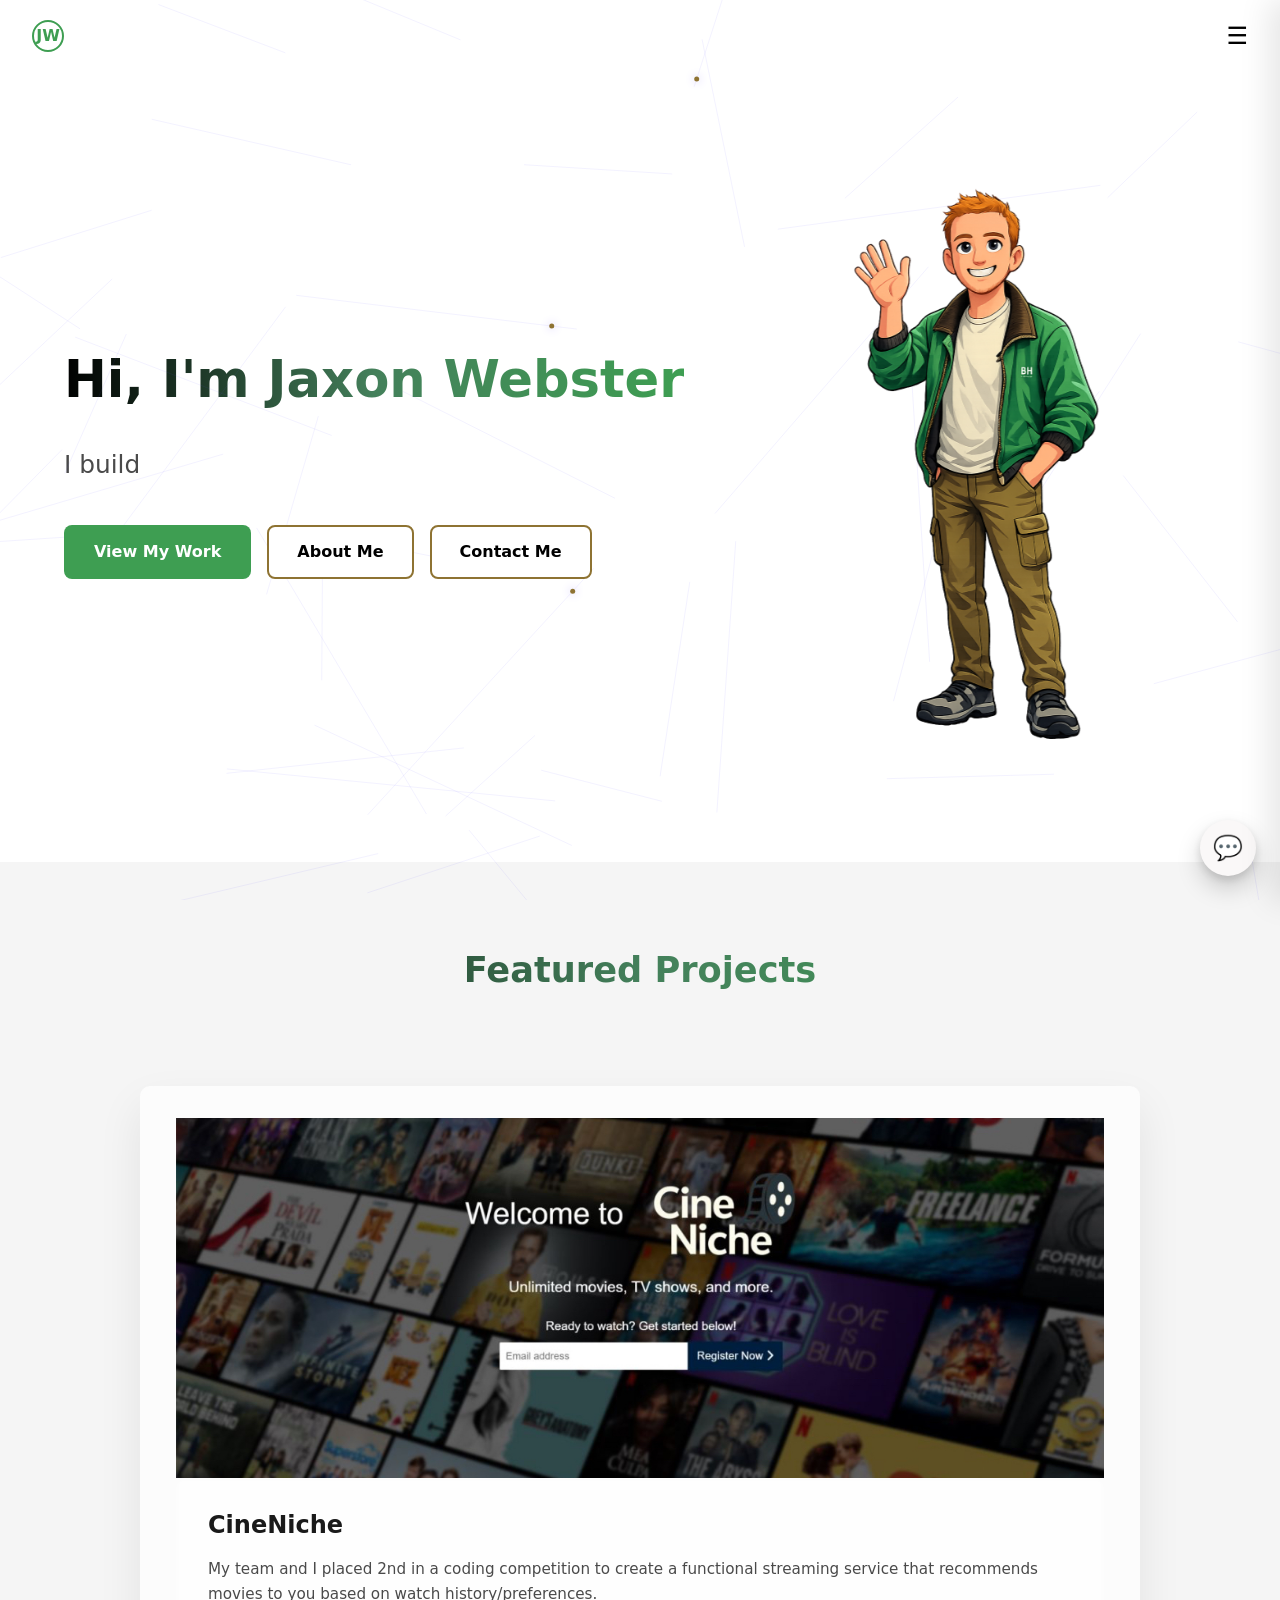
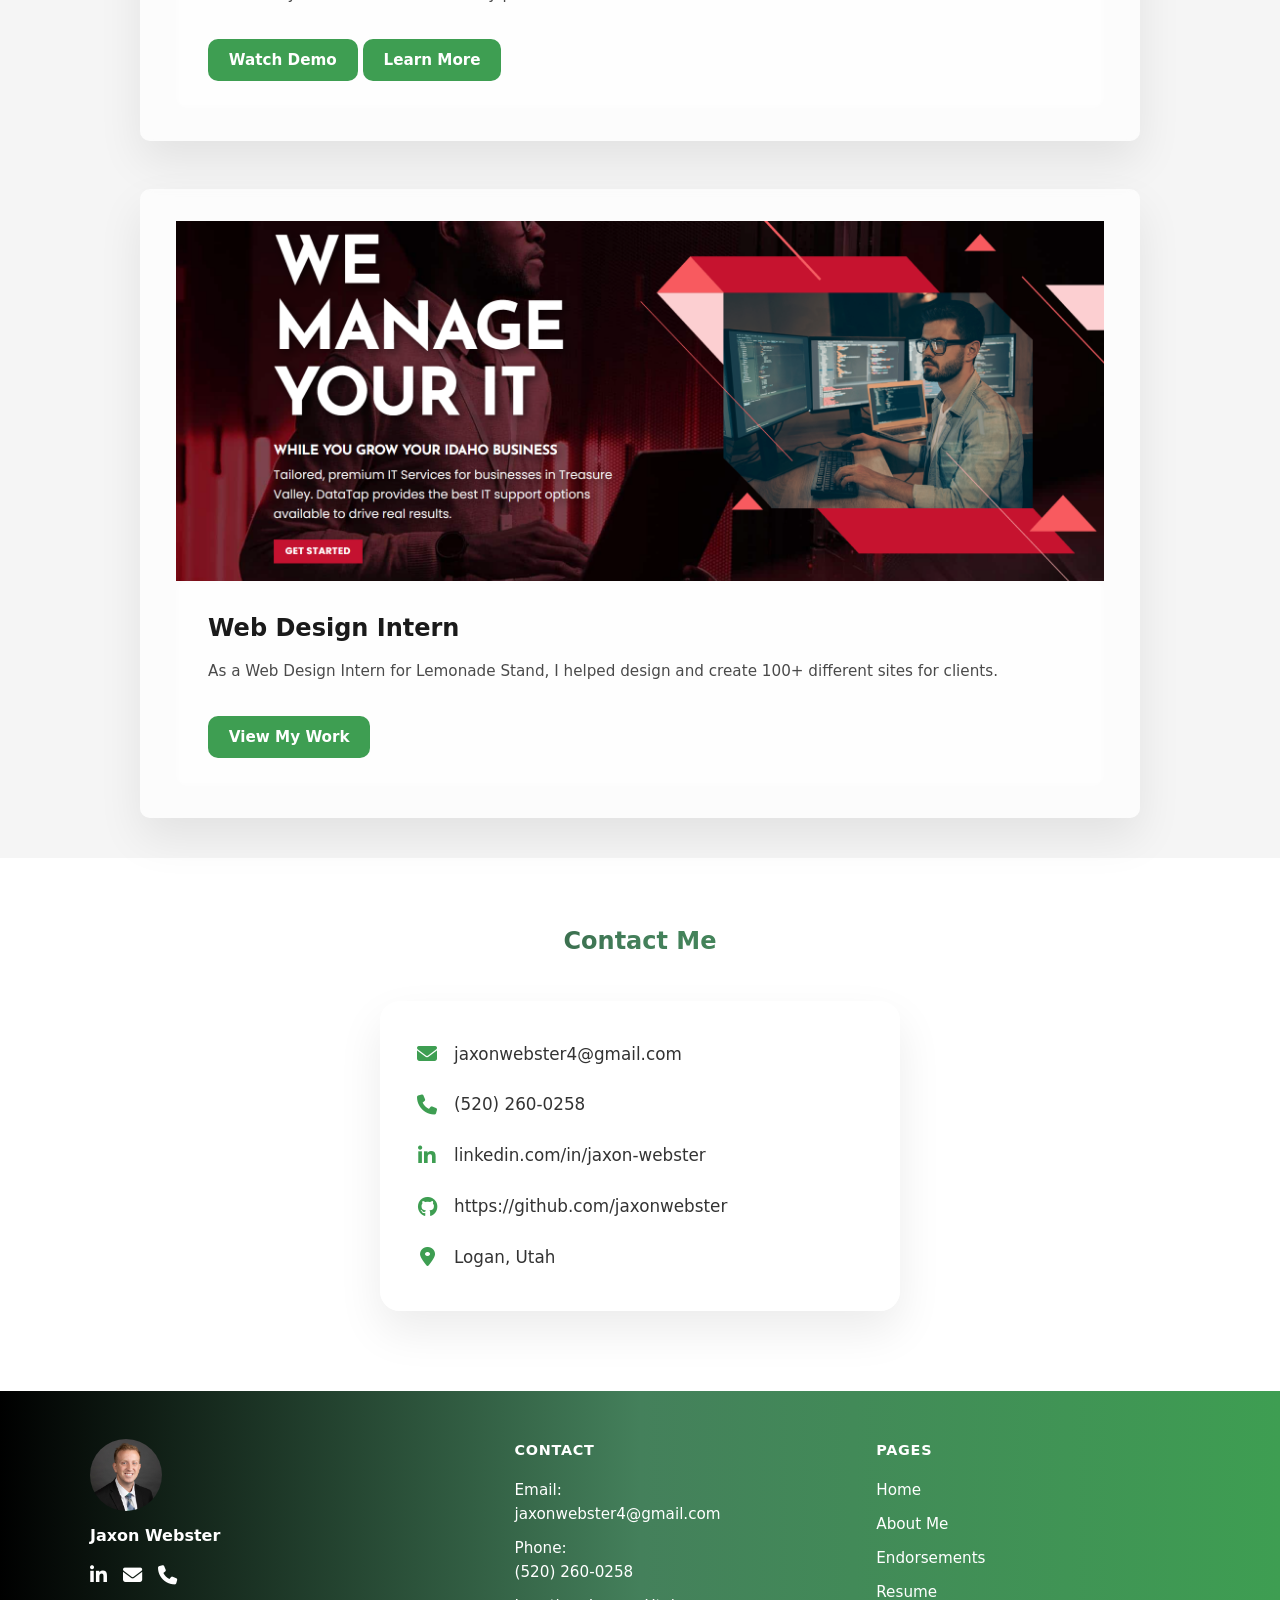
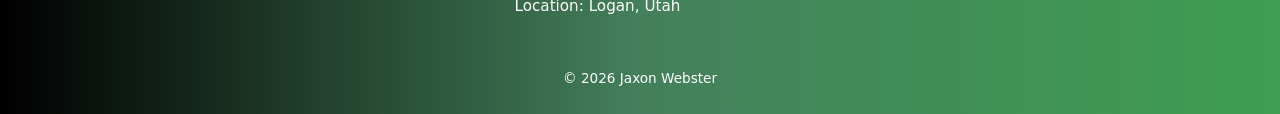
==== commit 1e4b0351: "date updated javascript" ====
--- a/index.html
+++ b/index.html
@@ -256,7 +256,6 @@
       </div>
 
     </div>
-
     <p class="footer-bottom">© 2026 Jaxon Webster</p>
   </footer>
   <!-- =========================
--- a/styles.css
+++ b/styles.css
@@ -390,9 +390,21 @@
 
 /* Bottom half content */
 .project-content {
-  padding: 1.25rem;
+  background: rgba(255, 255, 255, 0.06);  /* VERY light grey */
+  backdrop-filter: blur(4px);             /* soft glass effect */
+  -webkit-backdrop-filter: blur(4px);
+  border-radius: 12px;
+  padding: 28px 32px;
   text-align: left;
 }
+
+@media (max-width: 768px) {
+  .project-content {
+    padding: 30px 28px;
+  }
+}
+
+
 
 .project-content h3 {
   font-size: 1.1rem;
@@ -651,7 +663,7 @@
 
 #rotating-word {
   font-weight: 700;
-  font-size: 1.48em;
+  font-size: 1.1em;
   color: #3E9E52;
   transition: opacity 0.4s ease, transform 0.4s ease;
   min-height: 1.2em;
@@ -679,8 +691,11 @@
   }
 
   #rotating-word {
-    font-size: 1.2rem;
-    min-height: 1.2em;
+    font-weight: 700;
+  font-size: 1.1em;
+  color: #3E9E52;
+  transition: opacity 0.4s ease, transform 0.4s ease;
+  min-height: 1.2em;
   line-height: 1.2;
   transform: translateZ(0);
   backface-visibility: hidden;
@@ -755,6 +770,64 @@
 ========================= */
 
 /* Overall page spacing */
+.about-hero {
+  text-align: center;
+  padding: 5rem 2rem 4rem;
+  position: relative;
+}
+
+.about-hero h1 {
+  margin-bottom: 2rem;
+}
+
+/* Button layout */
+.about-hero-buttons {
+  display: flex;
+  justify-content: center;
+  gap: 1.25rem;
+  flex-wrap: wrap;
+}
+.about-subtitle {
+  margin-top: 1rem;
+  margin-bottom: 2rem;
+  font-size: 1.1rem;
+  font-weight: 400;
+  color: #5f5f5f; /* soft neutral tone */
+  max-width: 600px;
+  margin-left: auto;
+  margin-right: auto;
+  line-height: 1.6;
+  letter-spacing: 0.3px;
+}
+@media (max-width: 768px) {
+  .about-hero-buttons {
+    flex-direction: column;
+    align-items: center;
+  }
+
+  .about-hero .btn {
+    width: 100%;
+    max-width: 280px; /* keeps them from getting too wide */
+  }
+}
+
+
+/* Subtle unique styling for this page */
+.about-hero .btn {
+  backdrop-filter: blur(6px);
+  letter-spacing: 0.5px;
+  min-width: 150px;
+  text-align: center;
+  padding: 0.55rem 1.25rem;   /* smaller padding */
+  font-size: 1.0rem;        /* slightly smaller text */
+}
+
+/* Lift effect to match premium feel */
+.about-hero .btn:hover {
+  transform: translateY(-4px);
+  box-shadow: 0 8px 20px rgba(0, 0, 0, 0.15);
+}
+
 
 .about-hero {
   padding: 4rem 2rem 2rem;
@@ -771,8 +844,12 @@
 
 /* Intro section */
 .about-intro {
-  padding: 3rem 2rem 4rem;
+  padding: 100px 20px;
   z-index: 2;
+}
+.about-wrapper {
+  max-width: 1000px;
+  margin: 0 auto;
 }
 
 .about-intro-grid {
@@ -789,10 +866,17 @@
   font-size: 1.05rem;
   color: #4a4a4a;
   line-height: 1.7;
-}
-
-.about-text p + p {
-  margin-top: 1.25rem;
+  background: rgba(255, 255, 255, 0.05);   /* extremely light */
+  backdrop-filter: blur(4px);
+  -webkit-backdrop-filter: blur(4px);
+  border-radius: 14px;
+  padding: 32px 36px;
+}
+
+.about-text p {
+  margin-bottom: 20px;
+  line-height: 1.8;
+  font-size: 1.05rem;
 }
 
 /* Image column */
@@ -800,6 +884,15 @@
   display: flex;
   justify-content: center;
   z-index: 2;
+}
+.about-image-container {
+  flex: 1;
+  display: flex;
+  justify-content: center;
+  width: 100%;
+  max-width: 350px;
+  border-radius: 20px;
+  box-shadow: 0 20px 40px rgba(0, 0, 0, 0.2);
 }
 
 .about-image img {
@@ -872,6 +965,42 @@
 
 .about-skills {
   padding: 4rem 2rem 5rem;
+}
+.about-hero-title {
+  text-align: center;
+  font-size: clamp(2.2rem, 5vw, 3.2rem);
+  font-weight: 800;
+
+  background: linear-gradient(
+    to right,
+    #000000,
+    #44805b,
+    #3E9E52
+  );
+  -webkit-background-clip: text;
+  background-clip: text;
+  color: transparent;
+
+  margin-bottom: 1.25rem;
+}
+.about-section-title {
+  text-align: center;
+  font-size: clamp(1.7rem, 4.2vw, 2.5rem);
+font-weight: 800;
+
+
+  background: linear-gradient(
+    to right,
+    #000000,
+    #44805b,
+    #3E9E52
+  );
+  -webkit-background-clip: text;
+  background-clip: text;
+  color: transparent;
+
+  margin-bottom: 2.5rem;
+  margin-top: -2rem;
 }
 
 .about-skills h2 {
@@ -984,37 +1113,34 @@
 ========================= */
 
 .about-content {
-  max-width: 900px;
-  margin: 0 auto;
-  font-size: 1.05rem;
-  line-height: 1.75;
-  color: #4a4a4a;
+  position: relative;
 }
 
 /* Float image to the right */
 .about-float-image {
-  float: right;
-  width: 350px;
-  margin: 0 0 1.5rem 2rem;
-  object-fit: cover;
-  
-  shape-outside: inset(0 round 16px);
-}
+  float: left;
+  width: 320px;
+  margin: 0 40px 20px 0;
+  border-radius: 20px;
+  box-shadow: 0 20px 40px rgba(0, 0, 0, 0.15);
+}
+/* Mobile */
 @media (max-width: 768px) {
   .about-float-image {
     float: none;
     display: block;
-    margin: 0 auto 2rem;
-    width: 260px;
-  }
-
-  .about-content {
+    margin: 0 auto 30px auto;
+    width: 85%;
+  }
+
+  .about-text {
     text-align: center;
   }
 }
 .about-text-panel {
   position: relative;
   z-index: 2;   /* blur layer */
+  flex: 1.3;
   
   background: rgba(255, 255, 255, 0.6);
   backdrop-filter: blur(6px);
@@ -1023,10 +1149,23 @@
   padding: 2rem 2.25rem;
   border-radius: 16px;
 }
-
+/* Mobile Responsive */
+@media (max-width: 900px) {
+  .about-content {
+    flex-direction: column;
+    text-align: center;
+  }
+
+  .about-text-panel {
+    margin-top: 30px;
+  }
+}
 /* Text spacing */
 .about-text-panel p + p {
   margin-top: 1.25rem;
+  margin-bottom: 20px;
+  line-height: 1.7;
+  font-size: 1.05rem;
 }
 .about-float-image {
   position: relative;
@@ -1418,7 +1557,7 @@
   letter-spacing: 0.25rem;
 
   /* Make it actually visible */
-  color: #8E7332;                 /* fully opaque */
+  color: #3E9E52;                 /* fully opaque */
   opacity: 0.95;                  /* visual softening */
   text-shadow: 0 3px 10px rgba(0,0,0,0.15); /* contrast boost */
 }
@@ -1502,20 +1641,21 @@
   height: auto;
   display: block;
   filter: none;
--webkit-mask-image: linear-gradient(
+
+  -webkit-mask-image: linear-gradient(
     to bottom,
-    rgba(0, 0, 0, 1) 50%,
-    rgba(0, 0, 0, 0.6) 65%,
-    rgba(0, 0, 0, 0.25) 75%,
-    rgba(0, 0, 0, 0) 85%
+    rgba(0, 0, 0, 1) 62%,
+    rgba(0, 0, 0, 0.6) 72%,
+    rgba(0, 0, 0, 0.25) 82%,
+    rgba(0, 0, 0, 0) 90%
   );
 
   mask-image: linear-gradient(
     to bottom,
-    rgba(0, 0, 0, 1) 50%,
-    rgba(0, 0, 0, 0.6) 65%,
-    rgba(0, 0, 0, 0.25) 75%,
-    rgba(0, 0, 0, 0) 85%
+    rgba(0, 0, 0, 1) 62%,
+    rgba(0, 0, 0, 0.6) 72%,
+    rgba(0, 0, 0, 0.25) 82%,
+    rgba(0, 0, 0, 0) 92%
   );
 }
 
@@ -1914,14 +2054,1203 @@
     font-size: 2.25rem;
   }
 
-  .endorsement-hero-subtitle {
-    font-size: 1.1rem;
-  }
+
+
+
+
+
+
+
+
+
+
+
+
+
+
+
+
+
+
+
+
+
+
+
+
+
+
+
+
+
+
+
+
+
+
+
+
+
+
+
+
+
+
+
+
+
+
+
+
+
+
+
+
+
+
+
+
+
+
+
+
+
+
+
+
+
+
+
+
+
+
+
+
+
+
+
+
+
+
+
+
+
+
+
+
+
+
+
+
+
+
+
+
+
+
+
+
+
+
+
+
+
+
+
+
+
+
+
+
+
+
+
+
+
+
+
+
+
+
+
+
+
+
+
+
+
+
+
+
+
+
+
+
+
+
+
+
+
+
+
+
+
+
+
+
+
+
+
+
+
+
+
+
+
+
+
+
+
+
+
+
+
+
+
+
+
+
+
+
+
+
+
+
+
+
+
+
+
+
+
+
+
+
+
+
+
+
+
+
+
+
+
+
+
+
+
+
+
+
+
+
+
+
+
+
+
+
+
+
+
+
+
+
+
+
+
+
+
+
+
+
+
+
+
+
+
+
+
+
+
+
+
+
+
+
+
+
+
+
+
+
+
+
+
+
+
+
+
+
+
+
+
+
+
+
+
+
+
+
+
+
+
+
+
+
+
+
+
+
+
+
+
+
+
+
+
+
+
+
+
+
+
+
+
+
+
+
+
+
+
+
+
+
+
+
+
+
+
+
+
+
+
+
+
+
+
+
+
+
+
+
+
+
+
+
+
+
+
+
+
+
+
+
+
+
+
+
+
+
+
+
+
+
+
+
+
+
+
+
+
+
+
+
+
+
+
+
+
+
+
+
+
+
+
+
+
+
+
+
+
+
+
+
+
+
+
+
+
+
+
+
+
+
+
+
+
+
+
+
+
+
+
+
+
+
+
+
+
+
+
+
+
+
+
+
+
+
+
+
+
+
+
+
+
+
+
+
+
+
+
+
+
+
+
+
+
+
+
+
+
+
+
+
+
+
+
+
+
+
+
+
+
+
+
+
+
+
+
+
+
+
+
+
+
+
+
+
+
+
+
+
+
+
+
+
+
+
+
+
+
+
+
+
+
+
+
+
+
+
+
+
+
+
+
+
+
+
+
+
+
+
+
+
+
+
+
+
+
+
+
+
+
+
+
+
+
+
+
+
+
+
+
+
+
+
+
+
+
+
+
+
+
+
+
+
+
+
+
+
+
+
+
+
+
+
+
+
+
+
+
+
+
+
+
+
+
+
+
+
+
+
+
+
+
+
+
+
+
+
+
+
+
+
+
+
+
+
+
+
+
+
+
+
+
+
+
+
+
+
+
+
+
+
+
+
+
+
+
+
+
+
+
+
+
+
+
+
+
+
+
+
+
+
+
+
+
+
+
+
+
+
+
+
+
+
+
+
+
+
+
+
+
+
+
+
+
+
+
+
+
+
+
+
+
+
+
+
+
+
+
+
+
+
+
+
+
+
+
+
+
+
+
+
+
+
+
+
+
+
+
+
+
+
+
+
+
+
+
+
+
+
+
+
+
+
+
+
+
+
+
+
+
+
+
+
+
+
+
+
+
+
+
+
+
+
+
+
+
+
+
+
+
+
+
+
+
+
+
+
+
+
+
+
+
+
+
+
+
+
+
+
+
+
+
+
+
+
+
+
+
+
+
+
+
+
+
+
+
+
+
+
+
+
+
+
+
+
+
+
+
+
+
+
+
+
+
+
+
+
+
+
+
+
+
+
+
+
+
+
+
+
+
+
+
+
+
+
+
+
+
+
+
+
+
+
+
+
+
+
+
+
+
+
+
+
+
+
+
+
+
+
+
+
+
+
+
+
+
+
+
+
+
+
+
+
+
+
+
+
+
+
+
+
+
+
+
+
+
+
+
+
+
+
+
+
+
+
+
+
+
+
+
+
+
+
+
+
+
+
+
+
+
+
+
+
+
+
+
+
+
+
+
+
+
+
+
+
+
+
+
+
+
+
+
+
+
+
+
+
+
+
+
+
+
+
+
+
+
+
+
+
+
+
+
+
+
+
+
+
+
+
+
+
+
+
+
+
+
+
+
+
+
+
+
+
+
+
+
+
+
+
+
+
+
+
+
+
+
+
+
+
+
+
+
+
+
+
+
+
+
+
+
+
+
+
+
+
+
+
+
+
+
+
+
+
+
+
+
+
+
+
+
+
+
+
+
+
+
+
+
+
+
+
+
+
+
+
+
+
+
+
+
+
+
+
+
+
+
+
+
+
+
+
+
+
+
+
+
+
+
+
+
+
+
+
+
+
+
+
+
+
+
+
+
+
+
+
+
+
+
+
+
+
+
+
+
+
+
+
+
+
+
+
+
+
+
+
+
+
+
+
+
+
+
+
+
+
+
+
+
+
+
+
+
+
+
+
+
+
+
+
+
+
+
+
+
+
+
+
+
+
+
+
+
+
+
+
+
+
+
+
+
+
+
+
+
+
+
+
+
+
+
+
+
+
+
+
+
+
+
+
+
+
+
+
+
+
+
+
+
+
+
+
+
+
+
+
+
+
+
+
+
+
+
+
+
+
+
+
+
+
+
+
+
+
+
+
+
+
+
+
+
+
+
+
+
+
+
+
+
+
+
+
+
+
+
+
+
+
+
+
+
+
+
+
+
+
+
+
+
+
+
+
+
+
+
+
+
+
+
+
+
+
+
+
+
+
+
+
+
+
+
+
+
+
+
+
+
+
+
+
+  
 }
 @media (max-width: 768px) {
   .endorsement-hero-right img {
     max-width: 220px;
     margin: 0 auto;
+    z-index: 2;
   }
 }
 @media (max-width: 768px) {
@@ -2367,12 +3696,14 @@
   flex: 1;
   display: flex;
   justify-content: center;
+  z-index: 2;
 }
 
 .endorsement-hero-right img {
   width: 100%;
   max-width: 420px;
   object-fit: contain;
+  z-index: 2;
 }
 
 /* =========================
@@ -2395,11 +3726,20 @@
 
   .endorsement-hero-right img {
     max-width: 300px;
+    z-index: 2;
   }
 }
 @media (max-width: 768px) {
   .endorsement-rotating-word {
-    min-width: auto;
+   font-weight: 700;
+  font-size: 1.1em;
+  color: #3E9E52;
+  transition: opacity 0.4s ease, transform 0.4s ease;
+  min-height: 1.2em;
+  line-height: 1.2;
+  transform: translateZ(0);
+  backface-visibility: hidden;
+  -webkit-font-smoothing: antialiased;
   }
 }
 
@@ -2428,7 +3768,7 @@
 .endorsement-hero-subtitle {
   font-size: clamp(1.25rem, 2vw, 1.6rem);
   font-weight: 400;
-  color: #1f2933; /* dark neutral, similar to "Hi, I'm" text */
+  color: #1f2933;
   margin-top: 1rem;
   line-height: 1.4;
 }
@@ -2436,16 +3776,14 @@
 /* Rotating word */
 .endorsement-rotating-word {
   font-weight: 700;
-  color: #3f8f4e; /* matches green accent in reference */
-  margin-left: 0.25ch;
-  display: inline-flex;
-  align-items: baseline;
-  gap: 0.35rem;
-  flex-wrap: wrap;
-  min-width: 0;
-  width: auto;
-  opacity: 0;
-  transition: opacity 0.3s ease;
+  font-size: 1.1em;
+  color: #3E9E52;
+  transition: opacity 0.4s ease, transform 0.4s ease;
+  min-height: 1.2em;
+  line-height: 1.2;
+  transform: translateZ(0);
+  backface-visibility: hidden;
+  -webkit-font-smoothing: antialiased;
 }
 
 /* Optional: slightly tighter look on large screens */
@@ -2505,4 +3843,127 @@
   -webkit-background-clip: text;
   background-clip: text;
   color: transparent;
-}+}
+/* Rotating word */
+.projects-rotating-word {
+  font-weight: 700;
+  font-size: 1.1em;
+  color: #3E9E52;
+  transition: opacity 0.4s ease, transform 0.4s ease;
+  min-height: 1.2em;
+  line-height: 1.2;
+  transform: translateZ(0);
+  backface-visibility: hidden;
+  -webkit-font-smoothing: antialiased;
+}
+
+/* Optional: slightly tighter look on large screens */
+@media (min-width: 1024px) {
+  .projects-hero-subtitle {
+    font-size: 1.75rem;
+  }
+}
+/* Rotating word */
+.about-rotating-word {
+  font-weight: 700;
+  font-size: 1.1em;
+  color: #3E9E52;
+  transition: opacity 0.4s ease, transform 0.4s ease;
+  min-height: 1.2em;
+  line-height: 1.2;
+  transform: translateZ(0);
+  backface-visibility: hidden;
+  -webkit-font-smoothing: antialiased;
+}
+
+/* Optional: slightly tighter look on large screens */
+@media (min-width: 1024px) {
+  .about-hero-subtitle {
+    font-size: 1.75rem;
+  }
+}
+@media (max-width: 768px) {
+  .endorsement-hero-right {
+    display: none;
+  }
+}
+.image-card {
+  perspective: 1000px;
+  position: relative;
+}
+
+.card-inner {
+  position: relative;
+  width: 100%;
+  height: 100%;
+  transition: transform 0.8s;
+  transform-style: preserve-3d;
+}
+
+.image-card:hover .card-inner,
+.image-card:focus-within .card-inner {
+  transform: rotateY(180deg);
+}
+
+.card-front,
+.card-back {
+  position: relative;
+  width: 100%;
+  height: 100%;
+  backface-visibility: hidden;
+  border-radius: 16px;
+  overflow: hidden;
+}
+
+.card-front img {
+  width: 100%;
+  height: 100%;
+  object-fit: cover;
+  display: block;
+  border-radius: 16px;
+}
+
+/* Back side */
+.card-back {
+  position: absolute;
+  top: 0;
+  left: 0;
+  background: linear-gradient(135deg, #1e1e1e, #333);
+  color: white;
+  display: flex;
+  flex-direction: column;
+  justify-content: center;
+  align-items: center;
+  padding: 20px;
+  text-align: center;
+  transform: rotateY(180deg);
+  border-radius: 16px;
+}
+
+.card-back h3 {
+  margin-bottom: 10px;
+  font-size: 1.2rem;
+}
+
+.card-back p {
+  font-size: 0.95rem;
+  line-height: 1.4;
+}
+
+/* Flip icon */
+.flip-icon {
+  position: absolute;
+  bottom: 10px;
+  right: 10px;
+  background: rgba(0, 0, 0, 0.6);
+  color: white;
+  font-size: 14px;
+  padding: 6px 8px;
+  border-radius: 50%;
+  backdrop-filter: blur(4px);
+  transition: transform 0.3s ease;
+}
+
+.image-card:hover .flip-icon {
+  transform: rotate(180deg);
+}
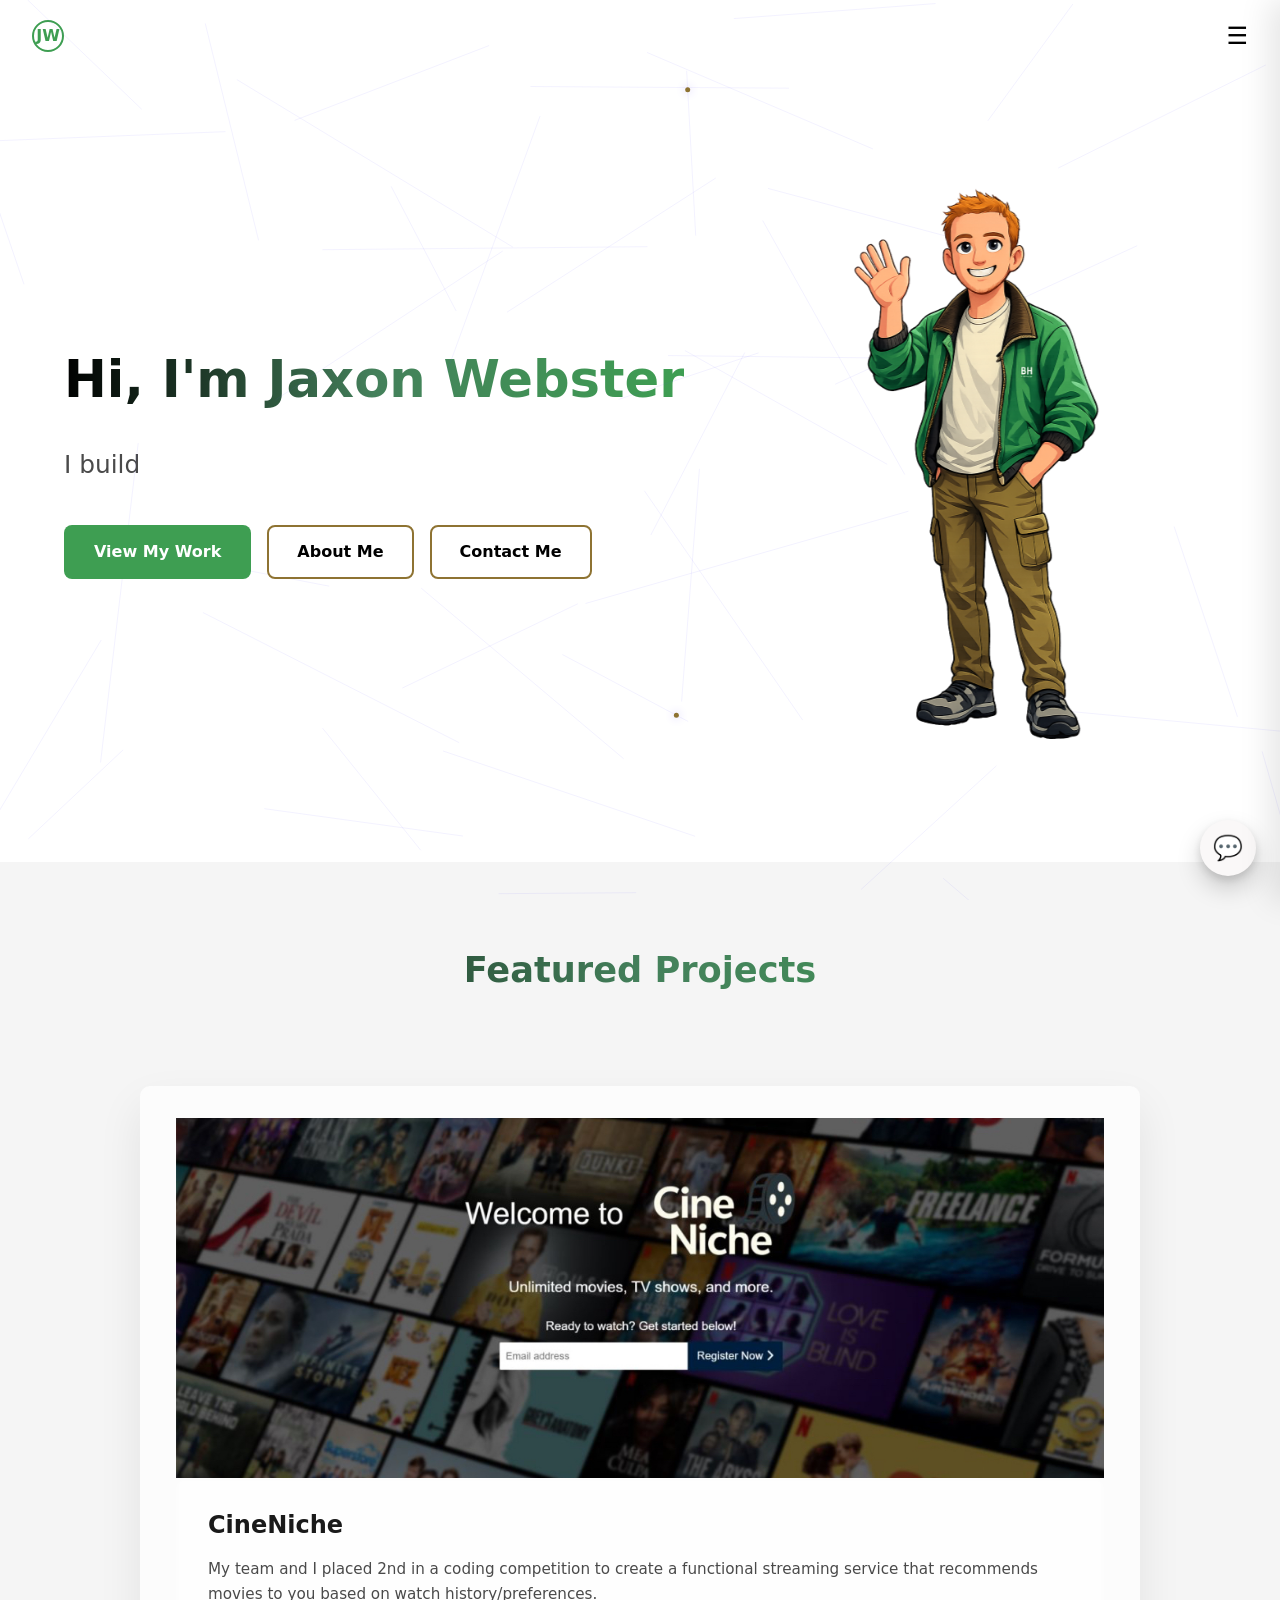
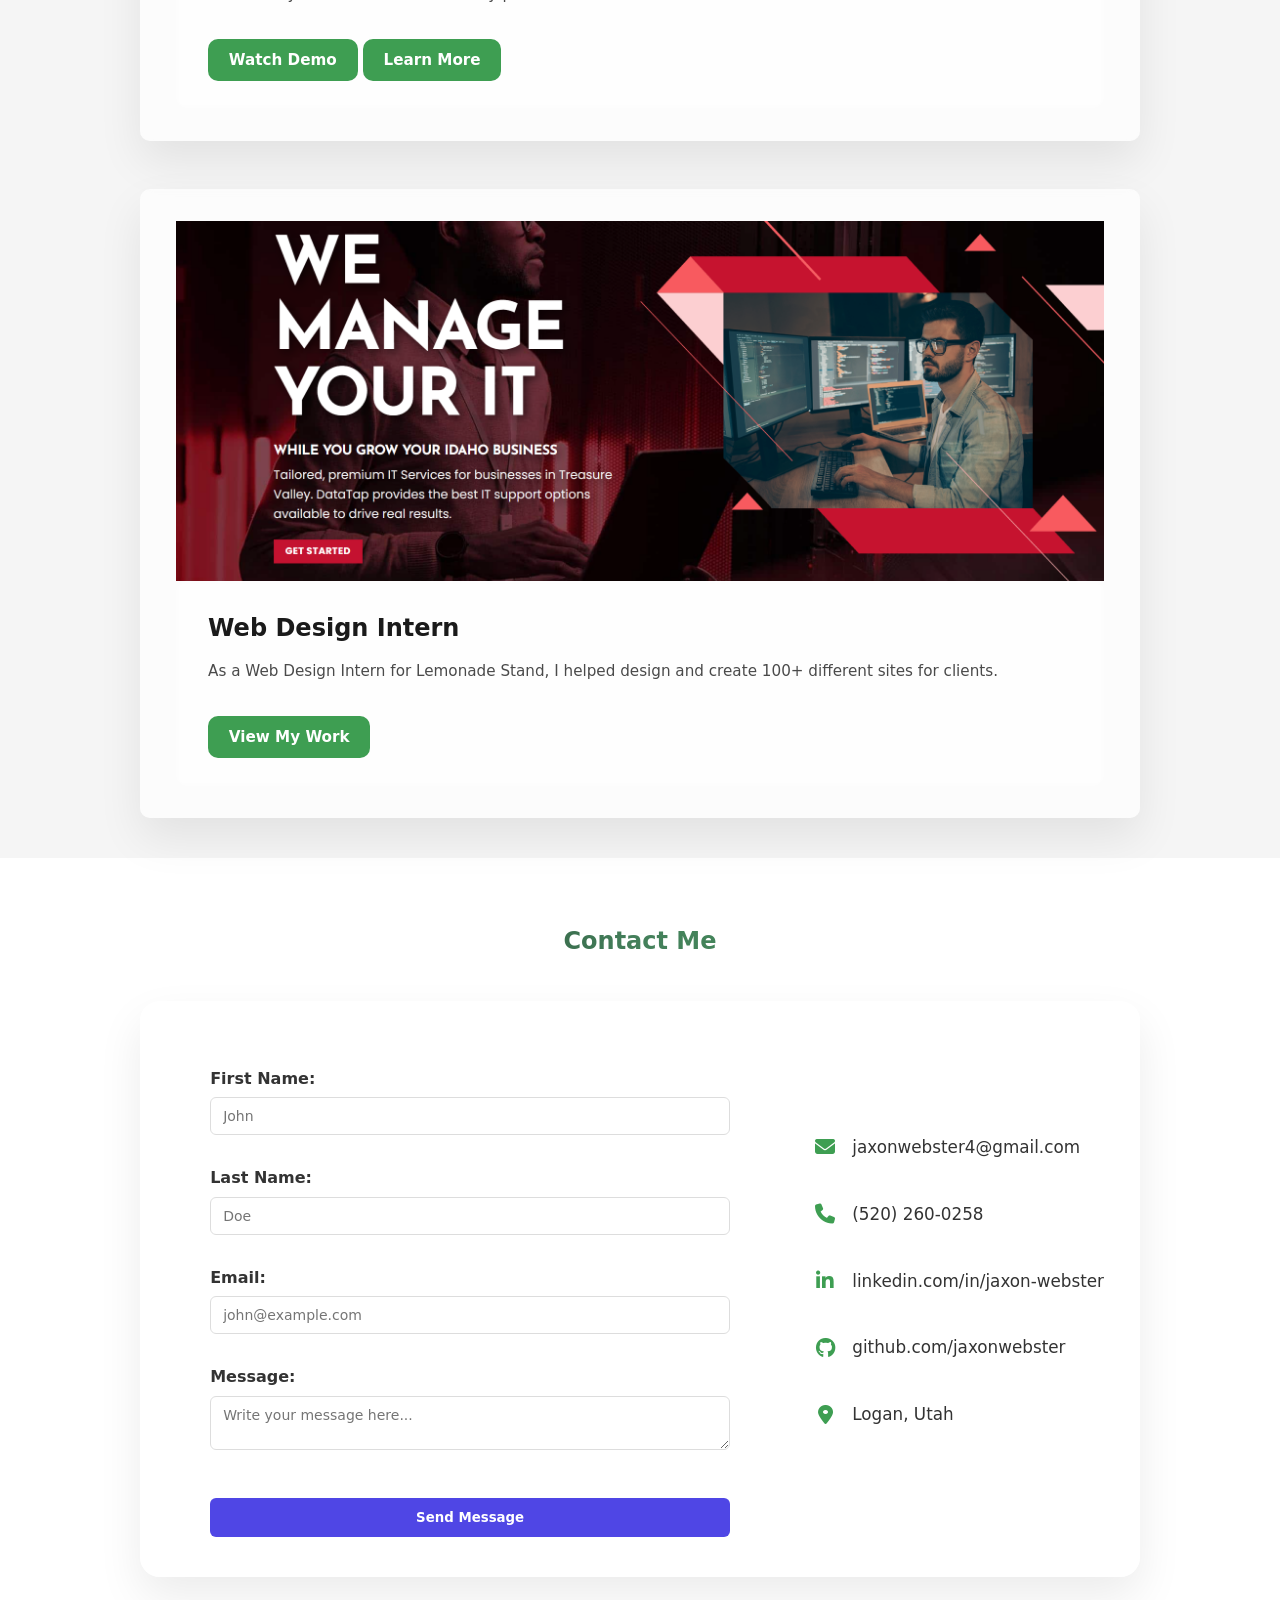
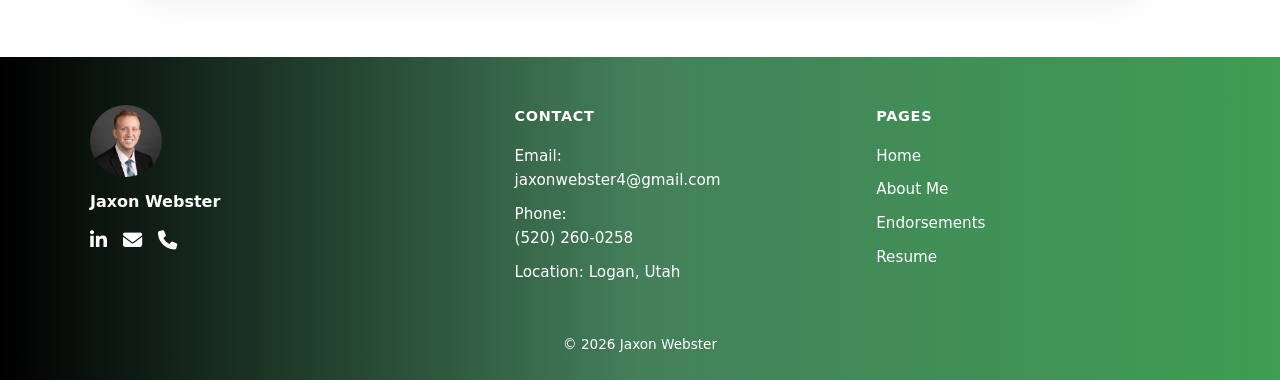
==== commit 8d3212f6: "form" ====
--- a/index.html
+++ b/index.html
@@ -180,43 +180,73 @@
   <h2 class="gradient-text">Contact Me</h2>
 
   <div class="contact-card">
-    <div class="contact-item">
-      <i class="fas fa-envelope"></i>
-      <a href="mailto:jaxonwebster4@gmail.com">jaxonwebster4@gmail.com</a>
-    </div>
-
-    <div class="contact-item">
-      <i class="fas fa-phone"></i>
-      <a href="tel:5202600258">(520) 260-0258</a>
-    </div>
-
-    <div class="contact-item">
-      <i class="fab fa-linkedin-in"></i>
-      <a
-        href="https://www.linkedin.com/in/jaxon-webster"
-        target="_blank"
-      >
-        linkedin.com/in/jaxon-webster
-      </a>
-    </div>
-    <div class="contact-item">
-  <i class="fab fa-github"></i>
-  <a
-    href="https://github.com/jaxonwebster"
-    target="_blank"
-  >
-    https://github.com/jaxonwebster
-  </a>
-</div>
-
-
-    <div class="contact-item">
-      <i class="fas fa-location-dot"></i>
-      <span>Logan, Utah</span>
-    </div>
-  </div>
-</section>
-
+
+    <!-- LEFT: FORM -->
+    <div class="contact-left">
+      <form class="contact-form" action="https://formspree.io/f/xaqlzwyv" method="POST">
+        
+        <input type="hidden" name="_subject" value="New message from portfolio site">
+
+        <label>
+          First Name:
+          <input type="text" name="firstName" placeholder="John" required>
+        </label>
+
+        <label>
+          Last Name:
+          <input type="text" name="lastName" placeholder="Doe" required>
+        </label>
+
+        <label>
+          Email:
+          <input type="email" name="email" placeholder="john@example.com" required>
+        </label>
+
+        <label>
+          Message:
+          <textarea name="message" placeholder="Write your message here..." required></textarea>
+        </label>
+
+        <input type="text" name="_gotcha" style="display:none">
+
+        <button type="submit">Send Message</button>
+      </form>
+    </div>
+
+    <!-- RIGHT: CONTACT INFO -->
+    <div class="contact-right">
+      <div class="contact-item">
+        <i class="fas fa-envelope"></i>
+        <a href="mailto:jaxonwebster4@gmail.com">jaxonwebster4@gmail.com</a>
+      </div>
+
+      <div class="contact-item">
+        <i class="fas fa-phone"></i>
+        <a href="tel:5202600258">(520) 260-0258</a>
+      </div>
+
+      <div class="contact-item">
+        <i class="fab fa-linkedin-in"></i>
+        <a href="https://www.linkedin.com/in/jaxon-webster" target="_blank">
+          linkedin.com/in/jaxon-webster
+        </a>
+      </div>
+
+      <div class="contact-item">
+        <i class="fab fa-github"></i>
+        <a href="https://github.com/jaxonwebster" target="_blank">
+          github.com/jaxonwebster
+        </a>
+      </div>
+
+      <div class="contact-item">
+        <i class="fas fa-location-dot"></i>
+        <span>Logan, Utah</span>
+      </div>
+    </div>
+
+  </div>
+</section>
 
 
   <!-- Footer -->
--- a/styles.css
+++ b/styles.css
@@ -508,6 +508,7 @@
   color: transparent;
 }
 
+
 /* Close Menu Button */
 .close-menu {
   align-self: flex-end;
@@ -1466,7 +1467,7 @@
 
 /* Glass-style card */
 .contact-card {
-  max-width: 520px;
+  max-width: 1000px;
   margin: 0 auto;
 
   background: rgba(255, 255, 255, 0.65);
@@ -1479,15 +1480,80 @@
   box-shadow: 0 20px 45px rgba(0, 0, 0, 0.08);
 
   display: flex;
+  gap: 50px;
+  align-items: center;
+}
+
+/* Left side (form) */
+.contact-left {
+  flex: 1;
+}
+
+/* Right side (info) */
+.contact-right {
+  display: flex;
   flex-direction: column;
-  gap: 1.5rem;
-}
-
-/* Individual contact rows */
+  gap: 25px; /* increase this */
+}
+
+/* Form */
+.contact-form {
+  display: flex;
+  flex-direction: column;
+  gap: 15px;
+  text-align: left;
+}
+
+/* Labels */
+.contact-form label {
+  font-weight: 600;
+  color: #333;
+}
+
+/* Inputs */
+.contact-form input,
+.contact-form textarea {
+  width: 100%;
+  padding: 10px 12px;
+  margin-top: 6px;
+  border: 1px solid #ddd;
+  border-radius: 8px;
+  font-size: 14px;
+}
+
+/* Focus */
+.contact-form input:focus,
+.contact-form textarea:focus {
+  border-color: #3E9E52;
+  outline: none;
+}
+
+.contact-form button {
+  margin-top: 10px;
+  padding: 12px;
+  background: #3E9E52; /* your icon green */
+  color: white;
+  font-weight: 600;
+  border: none;
+  border-radius: 8px;
+  cursor: pointer;
+  transition: background 0.2s ease, transform 0.1s ease;
+}
+
+.contact-form button:hover {
+  background: #348944; /* slightly darker green */
+}
+
+.contact-form button:active {
+  transform: scale(0.98);
+}
+
+/* Contact items */
 .contact-item {
   display: flex;
   align-items: center;
   gap: 1rem;
+  margin-bottom: 15px;
 
   font-size: 1.05rem;
   color: #333;
@@ -1514,12 +1580,8 @@
 /* Mobile */
 @media (max-width: 768px) {
   .contact-card {
+    flex-direction: column;
     padding: 2rem 1.75rem;
-  }
-}
-@media (max-width: 768px) {
-  .hero-portrait img {
-    max-height: 360px;
   }
 }
 
@@ -2001,1251 +2063,6 @@
   top: 1.75rem;
 }
 
-
-
-
-
-.quote-mark {
-  font-size: 4rem;
-  color: #3E9E52;
-}
-
-blockquote {
-  font-size: 1.2rem;
-  line-height: 1.7;
-  margin: 0;
-}
-
-.quote-author {
-  margin-top: 1rem;
-  font-size: 0.9rem;
-  opacity: 0.6;
-}
-
-.fade-in {
-  opacity: 1;
-  transform: translateY(0);
-}
-
-.js .fade-in {
-  opacity: 1;
-  transform: translateY(24px);
-}
-@media (max-width: 768px) {
-  .fade-in {
-    opacity: 1 !important;
-    transform: none !important;
-  }
-}
-
-@media (max-width: 768px) {
-  .endorsement-hero-inner {
-    flex-direction: column;
-    text-align: center;
-    gap: 2rem;
-  }
-
-  .endorsement-hero-left,
-  .endorsement-hero-right {
-    width: 100%;
-  }
-
-  .endorsement-hero-title {
-    font-size: 2.25rem;
-  }
-
-
-
-
-
-
-
-
-
-
-
-
-
-
-
-
-
-
-
-
-
-
-
-
-
-
-
-
-
-
-
-
-
-
-
-
-
-
-
-
-
-
-
-
-
-
-
-
-
-
-
-
-
-
-
-
-
-
-
-
-
-
-
-
-
-
-
-
-
-
-
-
-
-
-
-
-
-
-
-
-
-
-
-
-
-
-
-
-
-
-
-
-
-
-
-
-
-
-
-
-
-
-
-
-
-
-
-
-
-
-
-
-
-
-
-
-
-
-
-
-
-
-
-
-
-
-
-
-
-
-
-
-
-
-
-
-
-
-
-
-
-
-
-
-
-
-
-
-
-
-
-
-
-
-
-
-
-
-
-
-
-
-
-
-
-
-
-
-
-
-
-
-
-
-
-
-
-
-
-
-
-
-
-
-
-
-
-
-
-
-
-
-
-
-
-
-
-
-
-
-
-
-
-
-
-
-
-
-
-
-
-
-
-
-
-
-
-
-
-
-
-
-
-
-
-
-
-
-
-
-
-
-
-
-
-
-
-
-
-
-
-
-
-
-
-
-
-
-
-
-
-
-
-
-
-
-
-
-
-
-
-
-
-
-
-
-
-
-
-
-
-
-
-
-
-
-
-
-
-
-
-
-
-
-
-
-
-
-
-
-
-
-
-
-
-
-
-
-
-
-
-
-
-
-
-
-
-
-
-
-
-
-
-
-
-
-
-
-
-
-
-
-
-
-
-
-
-
-
-
-
-
-
-
-
-
-
-
-
-
-
-
-
-
-
-
-
-
-
-
-
-
-
-
-
-
-
-
-
-
-
-
-
-
-
-
-
-
-
-
-
-
-
-
-
-
-
-
-
-
-
-
-
-
-
-
-
-
-
-
-
-
-
-
-
-
-
-
-
-
-
-
-
-
-
-
-
-
-
-
-
-
-
-
-
-
-
-
-
-
-
-
-
-
-
-
-
-
-
-
-
-
-
-
-
-
-
-
-
-
-
-
-
-
-
-
-
-
-
-
-
-
-
-
-
-
-
-
-
-
-
-
-
-
-
-
-
-
-
-
-
-
-
-
-
-
-
-
-
-
-
-
-
-
-
-
-
-
-
-
-
-
-
-
-
-
-
-
-
-
-
-
-
-
-
-
-
-
-
-
-
-
-
-
-
-
-
-
-
-
-
-
-
-
-
-
-
-
-
-
-
-
-
-
-
-
-
-
-
-
-
-
-
-
-
-
-
-
-
-
-
-
-
-
-
-
-
-
-
-
-
-
-
-
-
-
-
-
-
-
-
-
-
-
-
-
-
-
-
-
-
-
-
-
-
-
-
-
-
-
-
-
-
-
-
-
-
-
-
-
-
-
-
-
-
-
-
-
-
-
-
-
-
-
-
-
-
-
-
-
-
-
-
-
-
-
-
-
-
-
-
-
-
-
-
-
-
-
-
-
-
-
-
-
-
-
-
-
-
-
-
-
-
-
-
-
-
-
-
-
-
-
-
-
-
-
-
-
-
-
-
-
-
-
-
-
-
-
-
-
-
-
-
-
-
-
-
-
-
-
-
-
-
-
-
-
-
-
-
-
-
-
-
-
-
-
-
-
-
-
-
-
-
-
-
-
-
-
-
-
-
-
-
-
-
-
-
-
-
-
-
-
-
-
-
-
-
-
-
-
-
-
-
-
-
-
-
-
-
-
-
-
-
-
-
-
-
-
-
-
-
-
-
-
-
-
-
-
-
-
-
-
-
-
-
-
-
-
-
-
-
-
-
-
-
-
-
-
-
-
-
-
-
-
-
-
-
-
-
-
-
-
-
-
-
-
-
-
-
-
-
-
-
-
-
-
-
-
-
-
-
-
-
-
-
-
-
-
-
-
-
-
-
-
-
-
-
-
-
-
-
-
-
-
-
-
-
-
-
-
-
-
-
-
-
-
-
-
-
-
-
-
-
-
-
-
-
-
-
-
-
-
-
-
-
-
-
-
-
-
-
-
-
-
-
-
-
-
-
-
-
-
-
-
-
-
-
-
-
-
-
-
-
-
-
-
-
-
-
-
-
-
-
-
-
-
-
-
-
-
-
-
-
-
-
-
-
-
-
-
-
-
-
-
-
-
-
-
-
-
-
-
-
-
-
-
-
-
-
-
-
-
-
-
-
-
-
-
-
-
-
-
-
-
-
-
-
-
-
-
-
-
-
-
-
-
-
-
-
-
-
-
-
-
-
-
-
-
-
-
-
-
-
-
-
-
-
-
-
-
-
-
-
-
-
-
-
-
-
-
-
-
-
-
-
-
-
-
-
-
-
-
-
-
-
-
-
-
-
-
-
-
-
-
-
-
-
-
-
-
-
-
-
-
-
-
-
-
-
-
-
-
-
-
-
-
-
-
-
-
-
-
-
-
-
-
-
-
-
-
-
-
-
-
-
-
-
-
-
-
-
-
-
-
-
-
-
-
-
-
-
-
-
-
-
-
-
-
-
-
-
-
-
-
-
-
-
-
-
-
-
-
-
-
-
-
-
-
-
-
-
-
-
-
-
-
-
-
-
-
-
-
-
-
-
-
-
-
-
-
-
-
-
-
-
-
-
-
-
-
-
-
-
-
-
-
-
-
-
-
-
-
-
-
-
-
-
-
-
-
-
-
-
-
-
-
-
-
-
-
-
-
-
-
-
-
-
-
-
-
-
-  
-}
 @media (max-width: 768px) {
   .endorsement-hero-right img {
     max-width: 220px;
@@ -3967,3 +2784,53 @@
 .image-card:hover .flip-icon {
   transform: rotate(180deg);
 }
+.contact-form {
+  margin-top: 25px;
+  width: 100%;
+  padding: 0;
+  background: transparent;
+  box-shadow: none;
+  border-radius: 0;
+}
+
+/* Make labels consistent */
+.contact-form label {
+  display: block;
+  margin-bottom: 15px;
+  font-weight: 600;
+  color: #333;
+}
+
+/* Inputs */
+.contact-form input,
+.contact-form textarea {
+  width: 100%;
+  padding: 10px 12px;
+  margin-top: 6px;
+  border: 1px solid #ddd;
+  border-radius: 6px;
+  font-size: 14px;
+}
+
+/* Focus */
+.contact-form input:focus,
+.contact-form textarea:focus {
+  border-color: #4f46e5;
+  outline: none;
+}
+
+/* Button */
+.contact-form button {
+  margin-top: 10px;
+  padding: 12px 20px;
+  background: #4f46e5;
+  color: white;
+  font-weight: 600;
+  border: none;
+  border-radius: 6px;
+  cursor: pointer;
+}
+
+.contact-form button:hover {
+  background: #4338ca;
+}
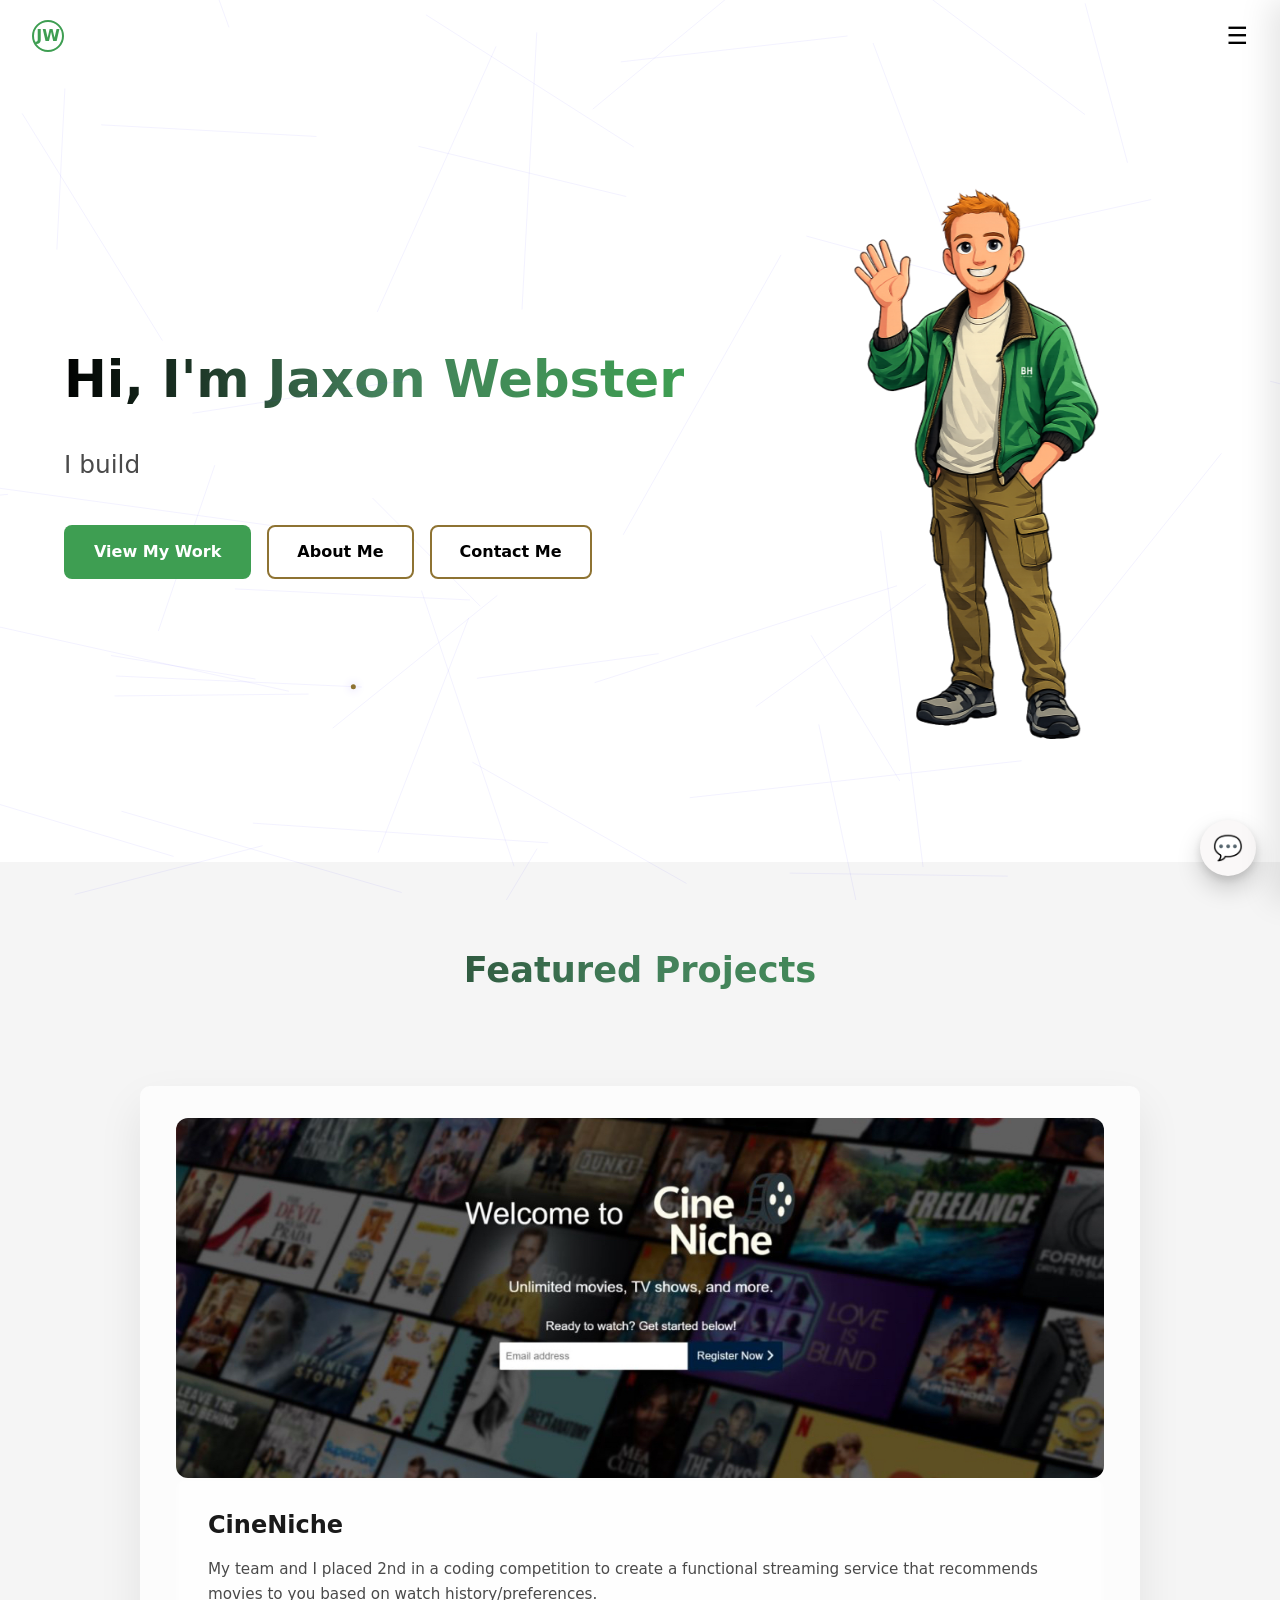
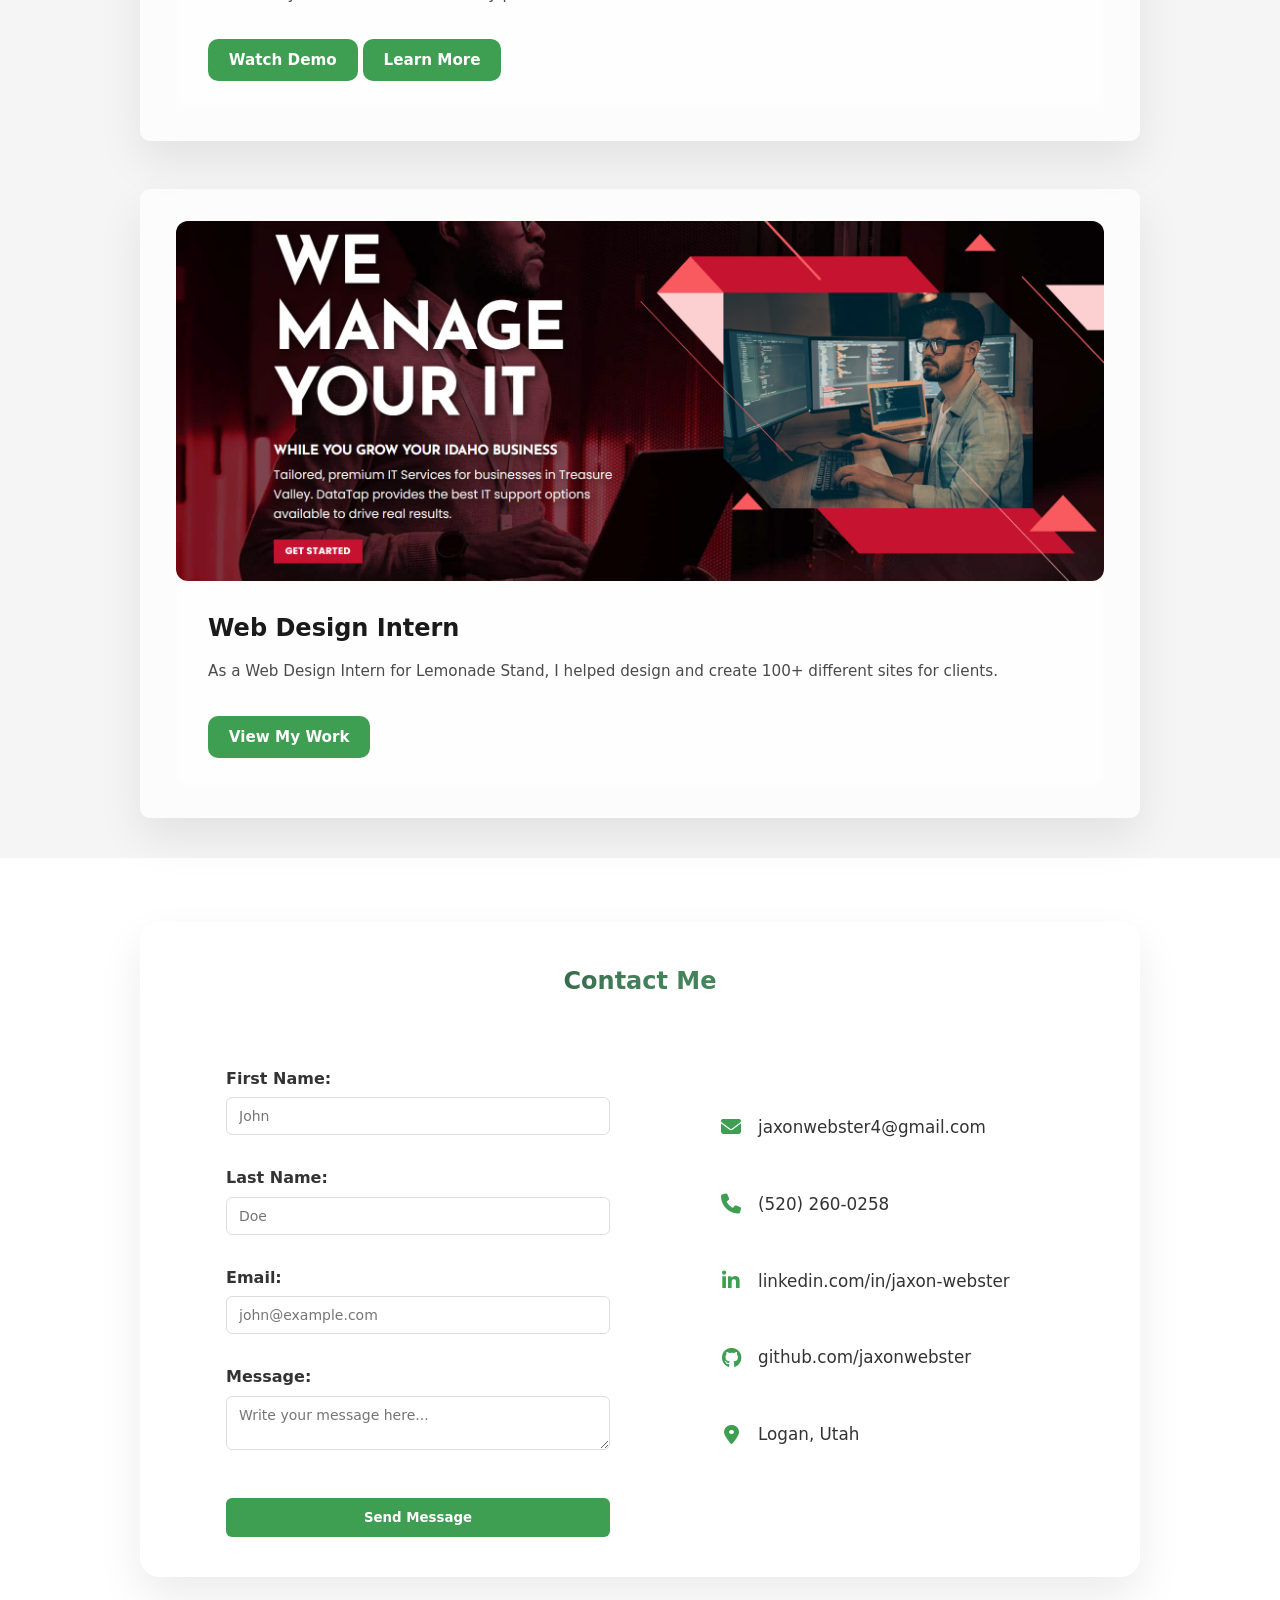
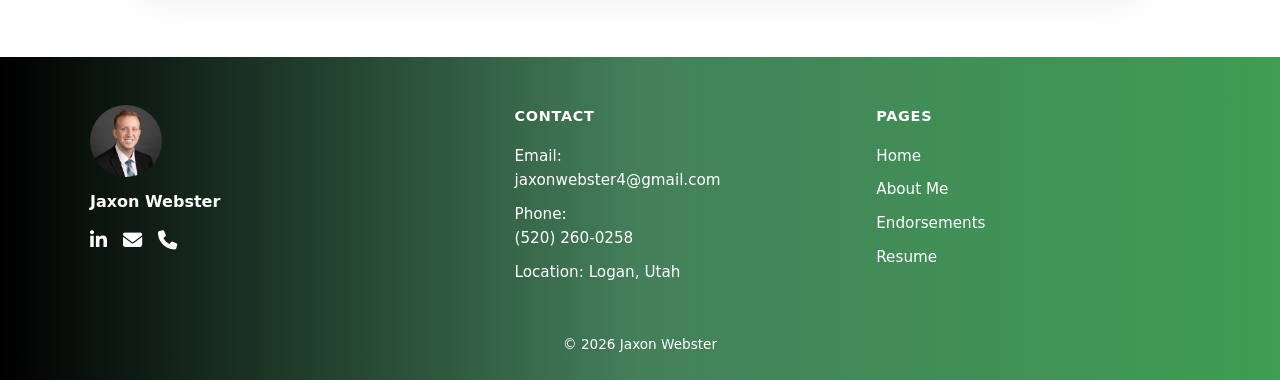
==== commit df5640e8: "home page edits" ====
--- a/index.html
+++ b/index.html
@@ -140,36 +140,6 @@
         <a href="projects.html" class="project-btn">View My Work</a>
       </div>
     </div>
-<!--
-<section class="contact-section">
-
-
-    <div class="project-card">
-      <div class="project-image">
-        <img src="images/project3.jpg" alt="Project 3">
-      </div>
-      <div class="project-content">
-        <h3>Third Project</h3>
-        <p>
-          Description text that explains the purpose or outcome of the project.
-        </p>
-      </div>
-    </div>
-
-    <div class="project-card">
-      <div class="project-image">
-        <img src="images/project4.jpg" alt="Project 4">
-      </div>
-      <div class="project-content">
-        <h3>Final Project</h3>
-        <p>
-          A short summary highlighting the main idea or technology used.
-        </p>
-      </div>
-    </div>
-      
-</section>
--->
 
   </div>
 </section>
@@ -177,77 +147,82 @@
      CONTACT ME
 ========================== -->
 <section class="contact-section" id="contact">
-  <h2 class="gradient-text">Contact Me</h2>
 
   <div class="contact-card">
-
-    <!-- LEFT: FORM -->
-    <div class="contact-left">
-      <form class="contact-form" action="https://formspree.io/f/xaqlzwyv" method="POST">
-        
-        <input type="hidden" name="_subject" value="New message from portfolio site">
-
-        <label>
-          First Name:
-          <input type="text" name="firstName" placeholder="John" required>
-        </label>
-
-        <label>
-          Last Name:
-          <input type="text" name="lastName" placeholder="Doe" required>
-        </label>
-
-        <label>
-          Email:
-          <input type="email" name="email" placeholder="john@example.com" required>
-        </label>
-
-        <label>
-          Message:
-          <textarea name="message" placeholder="Write your message here..." required></textarea>
-        </label>
-
-        <input type="text" name="_gotcha" style="display:none">
-
-        <button type="submit">Send Message</button>
-      </form>
-    </div>
-
-    <!-- RIGHT: CONTACT INFO -->
-    <div class="contact-right">
-      <div class="contact-item">
-        <i class="fas fa-envelope"></i>
-        <a href="mailto:jaxonwebster4@gmail.com">jaxonwebster4@gmail.com</a>
-      </div>
-
-      <div class="contact-item">
-        <i class="fas fa-phone"></i>
-        <a href="tel:5202600258">(520) 260-0258</a>
-      </div>
-
-      <div class="contact-item">
-        <i class="fab fa-linkedin-in"></i>
-        <a href="https://www.linkedin.com/in/jaxon-webster" target="_blank">
-          linkedin.com/in/jaxon-webster
-        </a>
-      </div>
-
-      <div class="contact-item">
-        <i class="fab fa-github"></i>
-        <a href="https://github.com/jaxonwebster" target="_blank">
-          github.com/jaxonwebster
-        </a>
-      </div>
-
-      <div class="contact-item">
-        <i class="fas fa-location-dot"></i>
-        <span>Logan, Utah</span>
-      </div>
-    </div>
-
+    
+    <!-- TITLE (full width, not a column) -->
+    <h2 class="gradient-text contact-title">Contact Me</h2>
+
+    <!-- WRAPPER FOR COLUMNS -->
+    <div class="contact-row">
+
+      <!-- LEFT: FORM -->
+      <div class="contact-left">
+        <form class="contact-form" action="https://formspree.io/f/xaqlzwyv" method="POST">
+          
+          <input type="hidden" name="_subject" value="New message from portfolio site">
+
+          <label>
+            First Name:
+            <input type="text" name="firstName" placeholder="John" required>
+          </label>
+
+          <label>
+            Last Name:
+            <input type="text" name="lastName" placeholder="Doe" required>
+          </label>
+
+          <label>
+            Email:
+            <input type="email" name="email" placeholder="john@example.com" required>
+          </label>
+
+          <label>
+            Message:
+            <textarea name="message" placeholder="Write your message here..." required></textarea>
+          </label>
+
+          <input type="text" name="_gotcha" style="display:none">
+
+          <button type="submit">Send Message</button>
+        </form>
+      </div>
+
+      <!-- RIGHT: CONTACT INFO -->
+      <div class="contact-right">
+        <div class="contact-item">
+          <i class="fas fa-envelope"></i>
+          <a href="mailto:jaxonwebster4@gmail.com">jaxonwebster4@gmail.com</a>
+        </div>
+
+        <div class="contact-item">
+          <i class="fas fa-phone"></i>
+          <a href="tel:5202600258">(520) 260-0258</a>
+        </div>
+
+        <div class="contact-item">
+          <i class="fab fa-linkedin-in"></i>
+          <a href="https://www.linkedin.com/in/jaxon-webster" target="_blank">
+            linkedin.com/in/jaxon-webster
+          </a>
+        </div>
+
+        <div class="contact-item">
+          <i class="fab fa-github"></i>
+          <a href="https://github.com/jaxonwebster" target="_blank">
+            github.com/jaxonwebster
+          </a>
+        </div>
+
+        <div class="contact-item">
+          <i class="fas fa-location-dot"></i>
+          <span>Logan, Utah</span>
+        </div>
+      </div>
+
+    </div>
   </div>
 </section>
-
 
   <!-- Footer -->
   <footer class="footer">
--- a/styles.css
+++ b/styles.css
@@ -297,6 +297,7 @@
   max-height: 360px;
   object-fit: cover;
   display: block;
+  border-radius: 12px;
 }
 
 .projects-page .project-image,
@@ -349,7 +350,6 @@
 .project-card:nth-child(4) { transition-delay: 0.3s; }
 
 .project-card:hover {
-  transform: translateY(-6px);
   box-shadow: 0 16px 35px rgba(0, 0, 0, 0.12);
 }
 /* Top half image */
@@ -1480,22 +1480,27 @@
   box-shadow: 0 20px 45px rgba(0, 0, 0, 0.08);
 
   display: flex;
-  gap: 50px;
-  align-items: center;
-}
-
-/* Left side (form) */
-.contact-left {
-  flex: 1;
-}
+  flex-direction: column; /* 👈 THIS is the key */
+}
+
+
 
 /* Right side (info) */
 .contact-right {
   display: flex;
   flex-direction: column;
-  gap: 25px; /* increase this */
-}
-
+  gap: 35px; /* increase this */
+  margin-left: 50px;
+}
+
+.contact-left,
+.contact-right {
+  flex: 1;
+}
+
+.contact-left {
+  margin-left: 50px;
+}
 /* Form */
 .contact-form {
   display: flex;
@@ -2815,7 +2820,7 @@
 /* Focus */
 .contact-form input:focus,
 .contact-form textarea:focus {
-  border-color: #4f46e5;
+  border-color: #3E9E52;
   outline: none;
 }
 
@@ -2823,7 +2828,7 @@
 .contact-form button {
   margin-top: 10px;
   padding: 12px 20px;
-  background: #4f46e5;
+  background: #3E9E52;
   color: white;
   font-weight: 600;
   border: none;
@@ -2832,5 +2837,23 @@
 }
 
 .contact-form button:hover {
-  background: #4338ca;
+  background: #56c46d;
+}
+/* Title inside card */
+.contact-title {
+  width: 100%;
+  text-align: center;
+  margin-bottom: 2rem;
+}
+
+.contact-row {
+  display: flex;
+  gap: 60px;
+  align-items: center;
+}
+}
+@media (max-width: 768px) {
+  .contact-row {
+    flex-direction: column;
+  }
 }
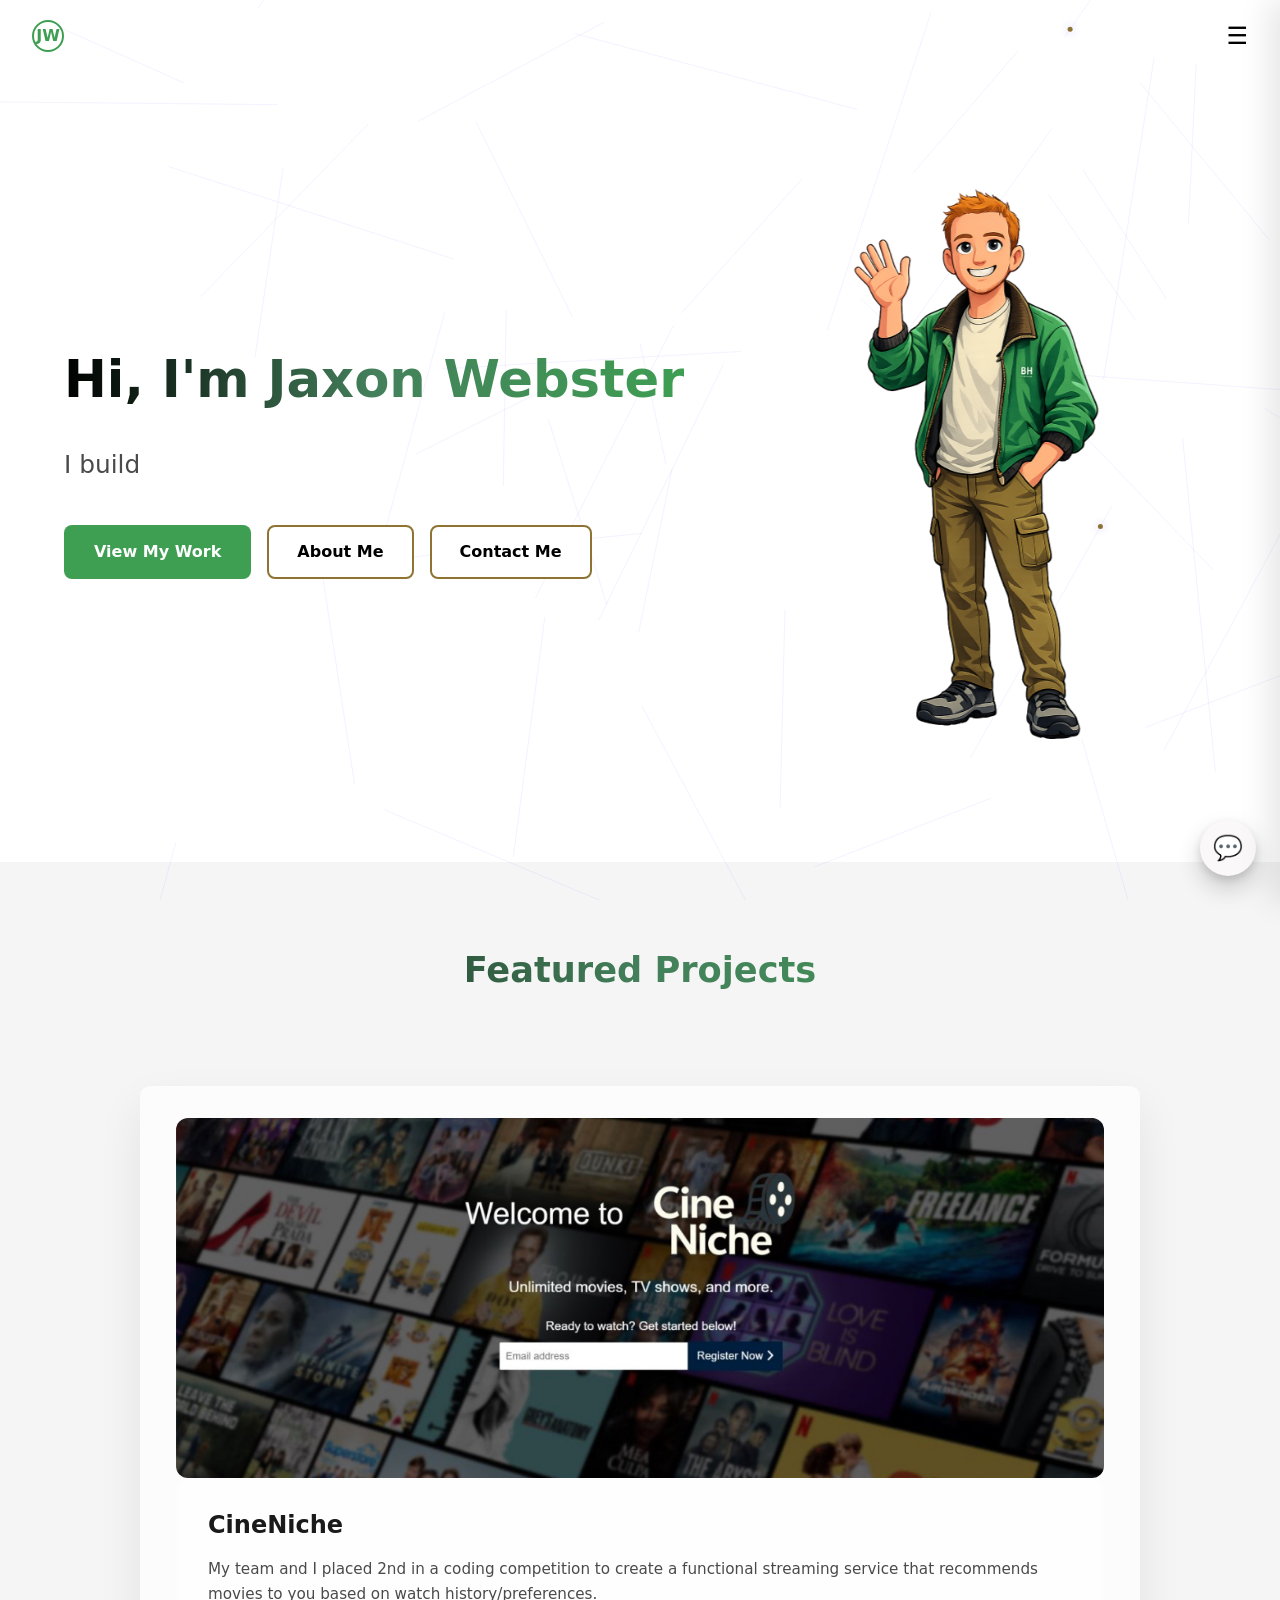
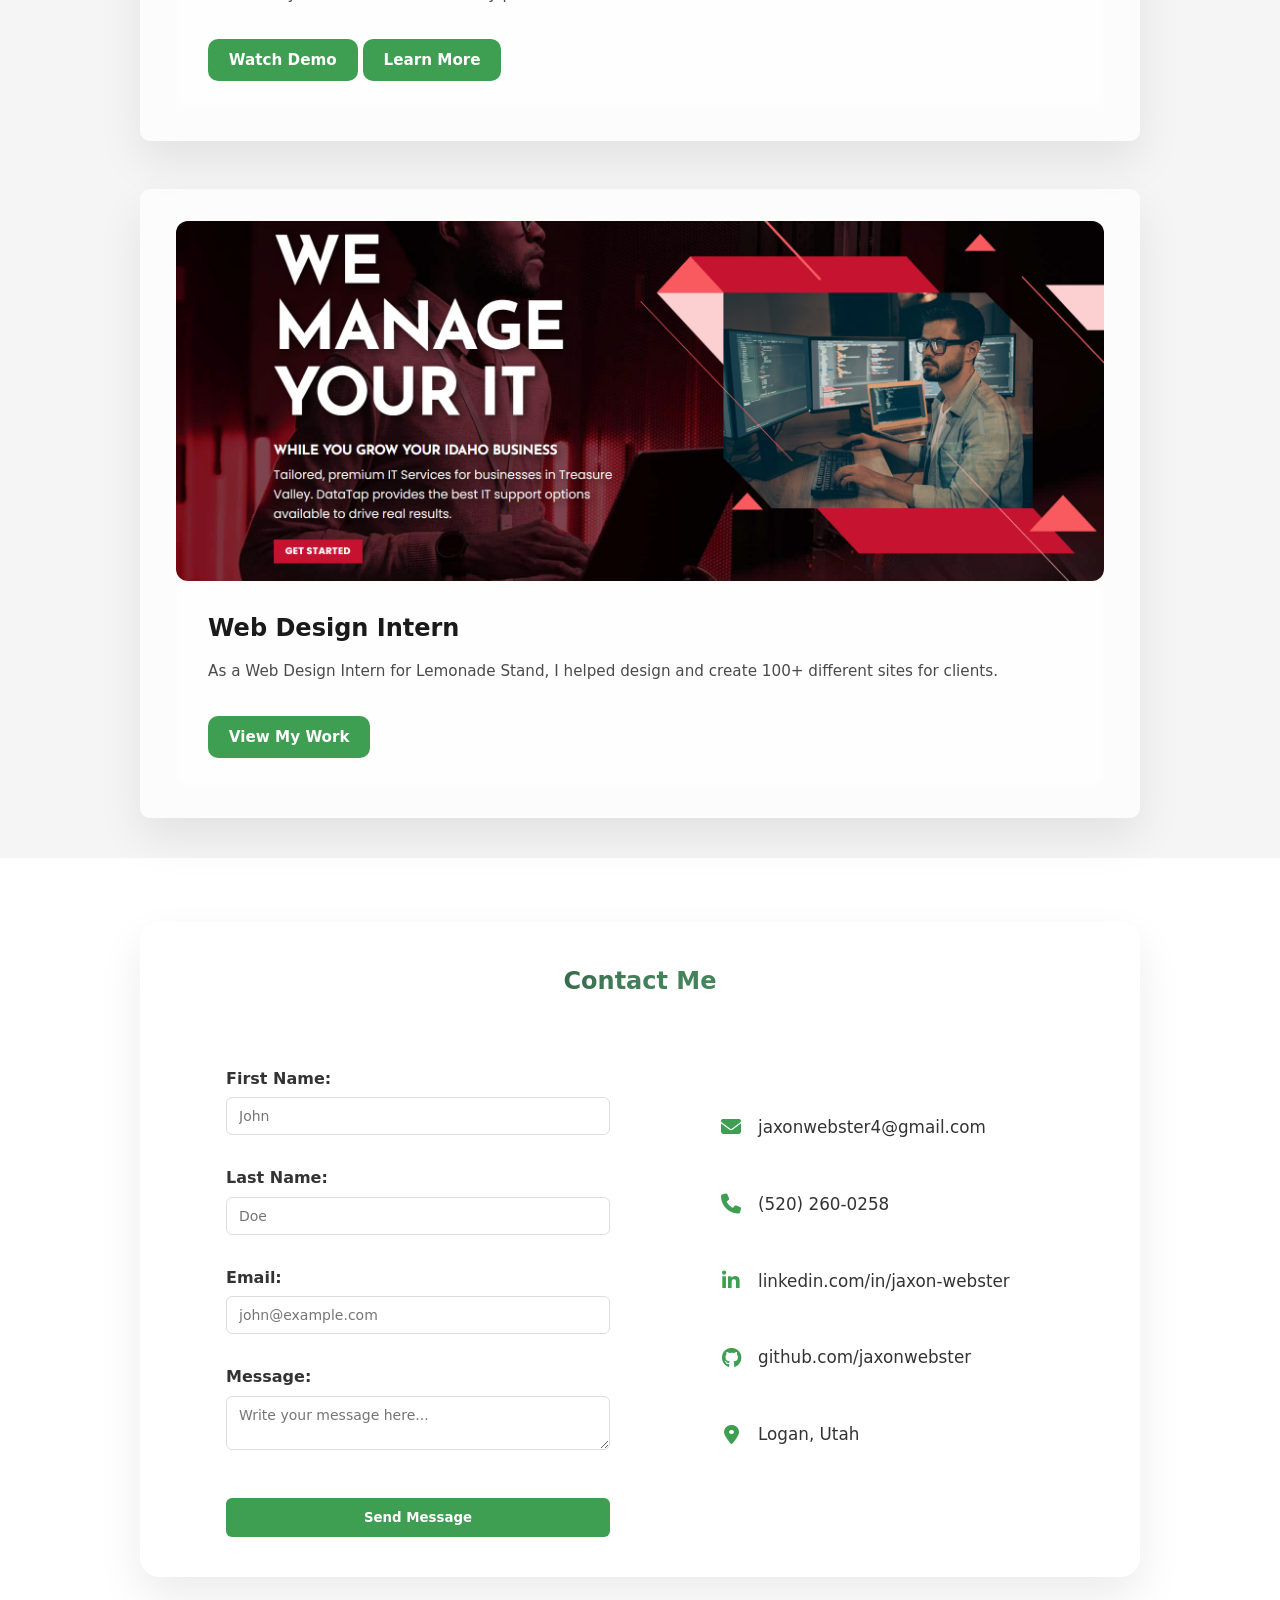
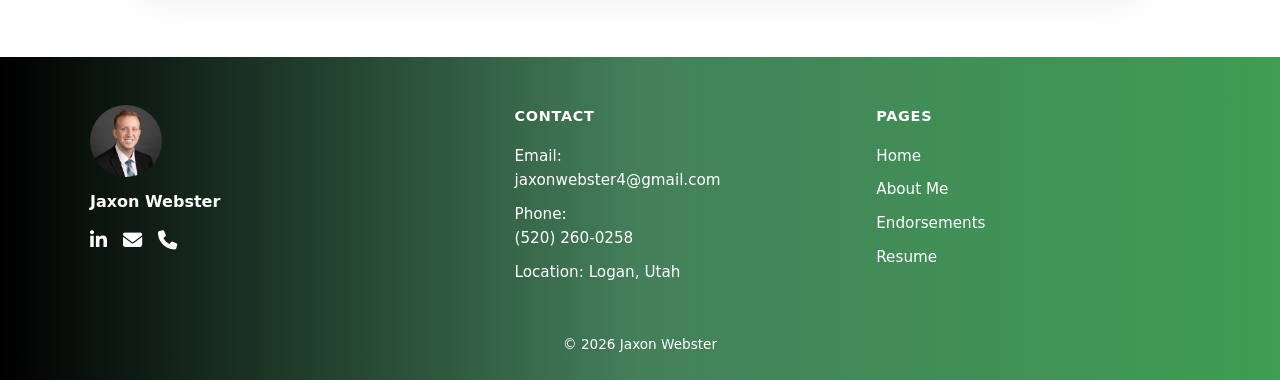
==== commit f5f726f1: "meta data and some alt text" ====
--- a/index.html
+++ b/index.html
@@ -4,7 +4,8 @@
   <meta charset="UTF-8" />
   <meta name="viewport" content="width=device-width, initial-scale=1.0" />
 
-  <title>Jaxon Webster | Portfolio</title>
+  <title>Jaxon Webster | Professional Portfolio</title>
+<meta name="description" content="Portfolio of Jaxon Webster, a programmer based in Utah. View my latest projects in Cyversecurity, Web Development, and Cloud Computing.">
 
   <!-- Styles --->
   <link rel="stylesheet" href="styles.css" />
@@ -67,45 +68,9 @@
 
   <!-- RIGHT SIDE -->
   <div class="hero-right">
-    <img src="images/cartoon.png" alt="Jaxon Webster" />
+    <img src="images/cartoon.png" alt="waving cartoon of Jaxon Webster" />
   </div>
 </section>
-
-<!--
-
-<section class="who-is-jaxon">
-
-  <div class="who-container">
-
-  
-<div class="who-image">
-      <img
-        src="images/IMG_5921.jpg"
-        alt="Jaxon Webster"
-        class="who-rotating-image"
-      />
-    </div>
-
- 
-    <div class="who-text">
-      <h2 class="gradient-text">Who is Jaxon?</h2>
-      <p class="who-subtitle">
-        A builder at heart. A problem solver by trade.
-      </p>
-
-      <p class="who-description">
-        I’m a web developer and information systems student who loves turning
-        complex problems into clean, secure, and intuitive digital experiences.
-        Whether I’m working with data, cloud infrastructure, or frontend design,
-        my goal is always the same: build things that actually help people.
-      </p>
-    </div>
-
-  </div>
-</section>
--->
-
-
 
   <!-- Projects -->
 <section id="projects" class="projects">
@@ -116,7 +81,7 @@
 
     <div class="project-card">
       <div class="project-image">
-        <img src="images/IMG_5556.jpg" alt="Cineniche">
+        <img src="images/IMG_5556.jpg" alt="Image of a website called Cineniche">
       </div>
       <div class="project-content">
         <h3>CineNiche</h3>
@@ -130,7 +95,7 @@
 
     <div class="project-card">
       <div class="project-image">
-        <img src="images/image.png" alt="Project 2">
+        <img src="images/image.png" alt="Web Deisgn Experience">
       </div>
       <div class="project-content">
         <h3>Web Design Intern</h3>
@@ -229,7 +194,7 @@
     <div class="footer-container">
 
       <div class="footer-profile">
-        <img src="images/portrait.jpg" alt="Jaxon Webster" class="footer-avatar" />
+        <img src="images/portrait.jpg" alt="Portrait of Jaxon Webster" class="footer-avatar" />
         <p class="footer-name">Jaxon Webster</p>
 
         <div class="footer-socials">
--- a/styles.css
+++ b/styles.css
@@ -522,7 +522,7 @@
 }
 
 .close-menu:hover {
-  color: #6b5cff;
+  color: #6ccf81;
 }
 /* =========================
    FOOTER
@@ -606,7 +606,7 @@
 }
 
 .footer-column a:hover {
-  color: #6b5cff;
+  color: #6ccf81;
 }
 
 /* Bottom Text */
@@ -658,7 +658,7 @@
 }
 
 .project-btn:hover {
-  background: #5a4ae0;
+  background: #6ccf81;
   transform: translateY(-2px);
 }
 
@@ -1241,7 +1241,7 @@
 }
 
 .project-link:hover {
-  background: #5b63d6;
+  background: #6ccf81;
   color: #ffffff;
 }
 
@@ -1312,7 +1312,7 @@
 }
 
 .project-link:hover {
-  border-color: #5b63d6;
+  border-color: #6ccf81;
 }
 
 /* Mobile */
@@ -1501,6 +1501,13 @@
 .contact-left {
   margin-left: 50px;
 }
+@media (max-width: 768px) {
+  .contact-left,
+  .contact-right {
+    margin-left: 0;
+  }
+}
+
 /* Form */
 .contact-form {
   display: flex;
@@ -1579,7 +1586,7 @@
 }
 
 .contact-item a:hover {
-  color: #5b63d6;
+  color: #6ccf81;
 }
 
 /* Mobile */
@@ -2713,7 +2720,6 @@
   perspective: 1000px;
   position: relative;
 }
-
 .card-inner {
   position: relative;
   width: 100%;
@@ -2722,10 +2728,6 @@
   transform-style: preserve-3d;
 }
 
-.image-card:hover .card-inner,
-.image-card:focus-within .card-inner {
-  transform: rotateY(180deg);
-}
 
 .card-front,
 .card-back {
@@ -2851,9 +2853,9 @@
   gap: 60px;
   align-items: center;
 }
-}
 @media (max-width: 768px) {
   .contact-row {
     flex-direction: column;
+    flex-direction: column-reverse;
   }
 }
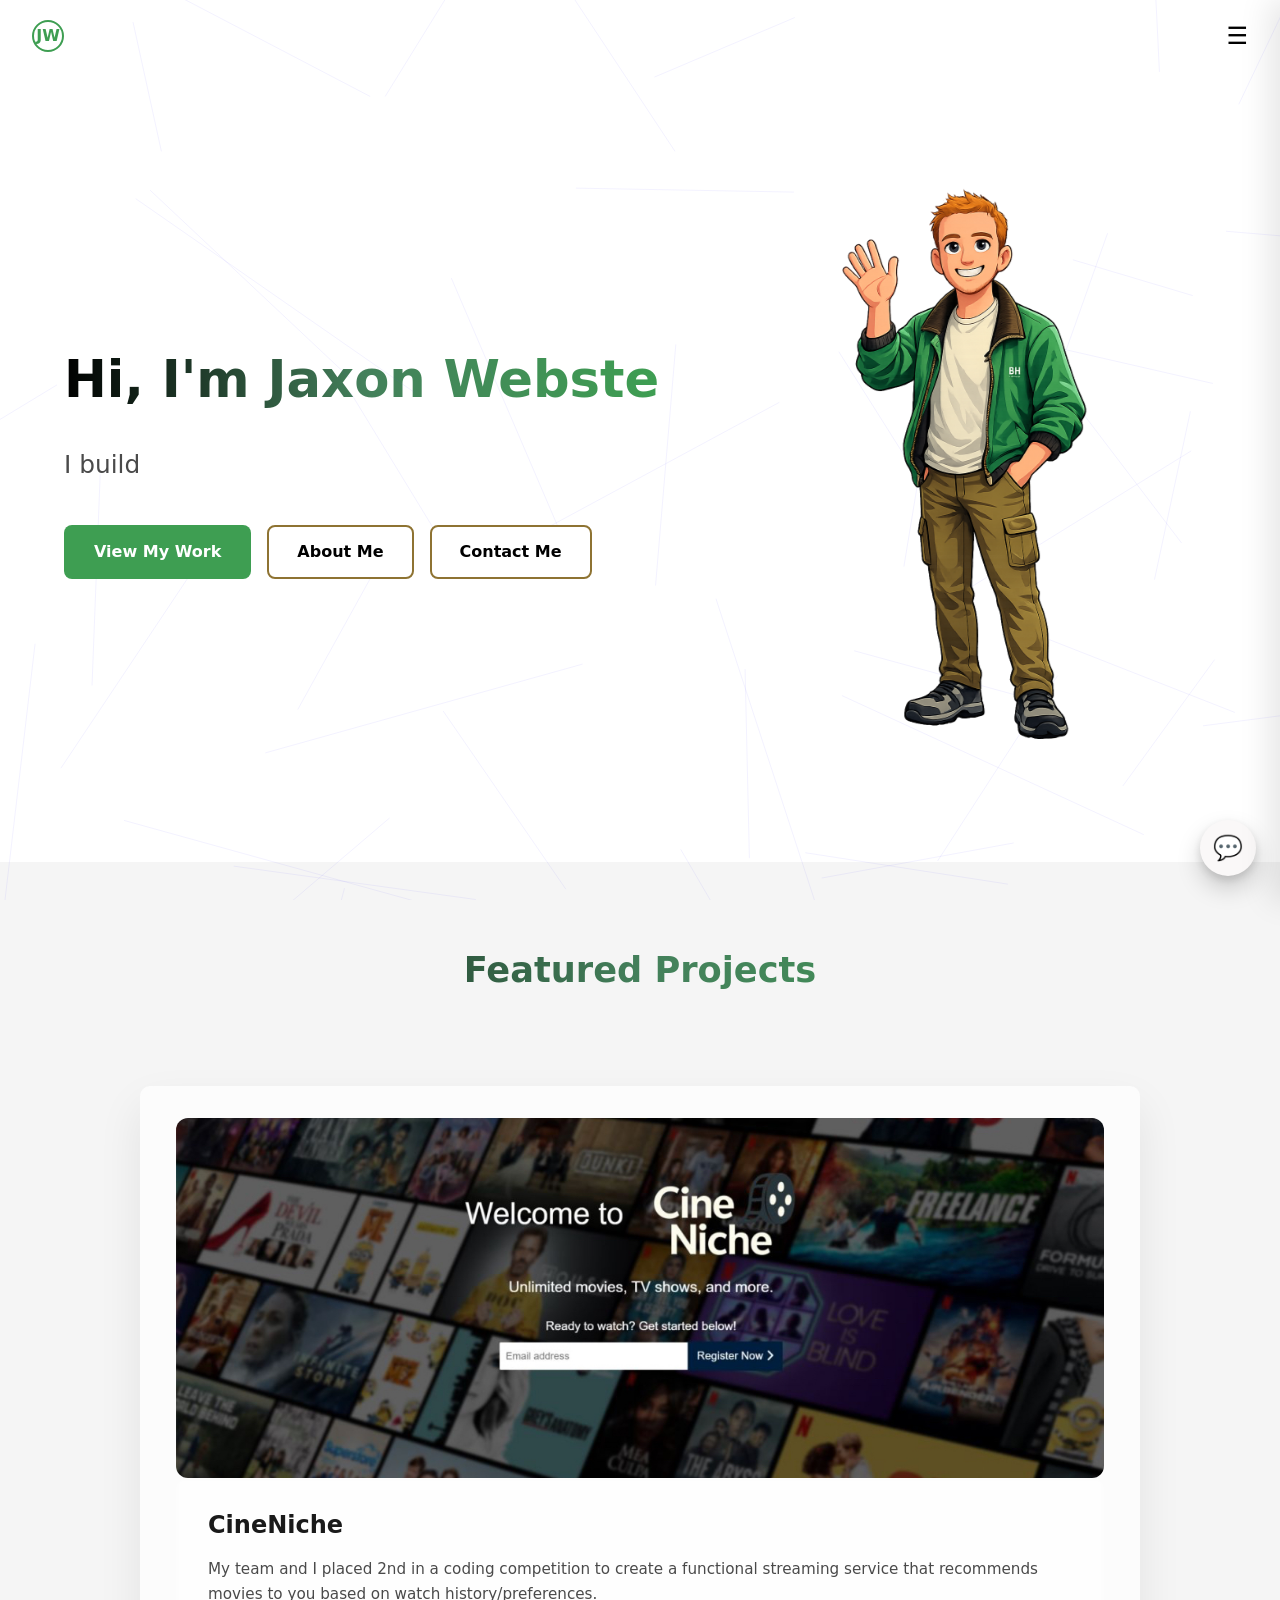
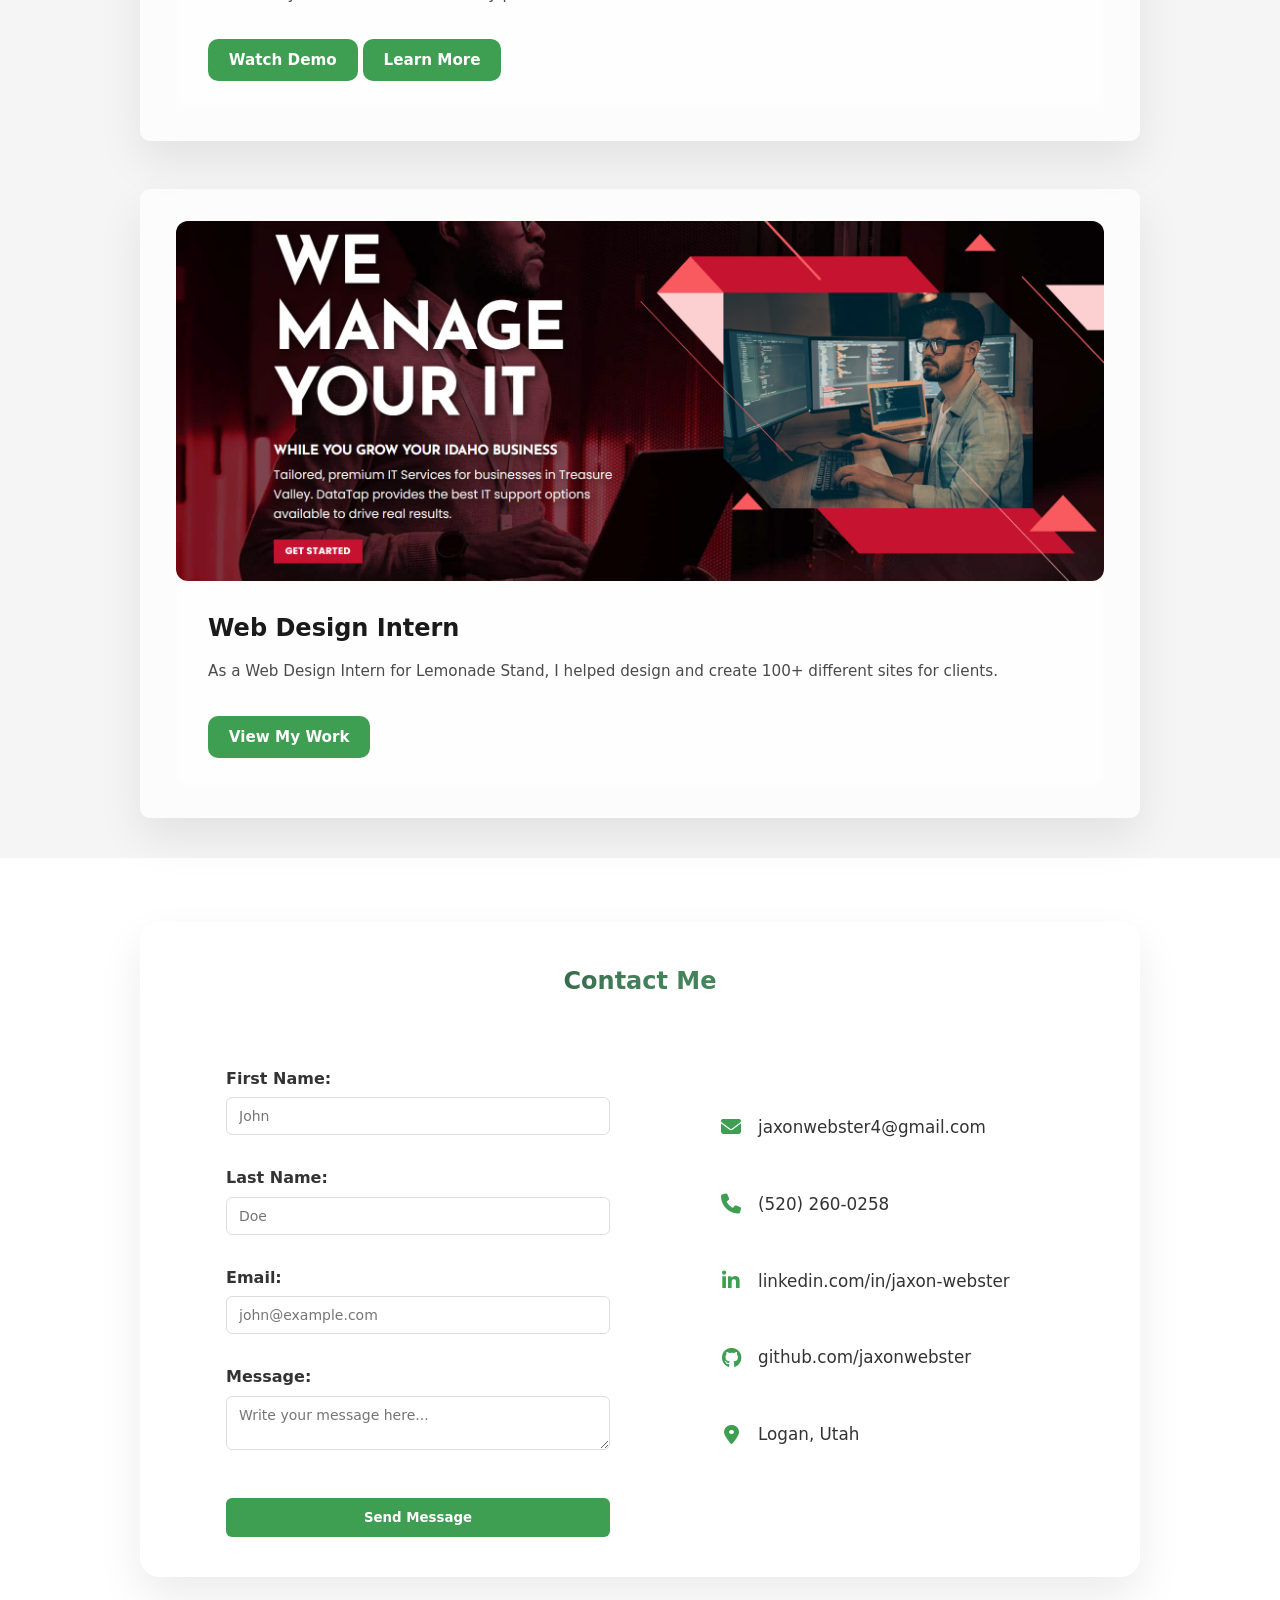
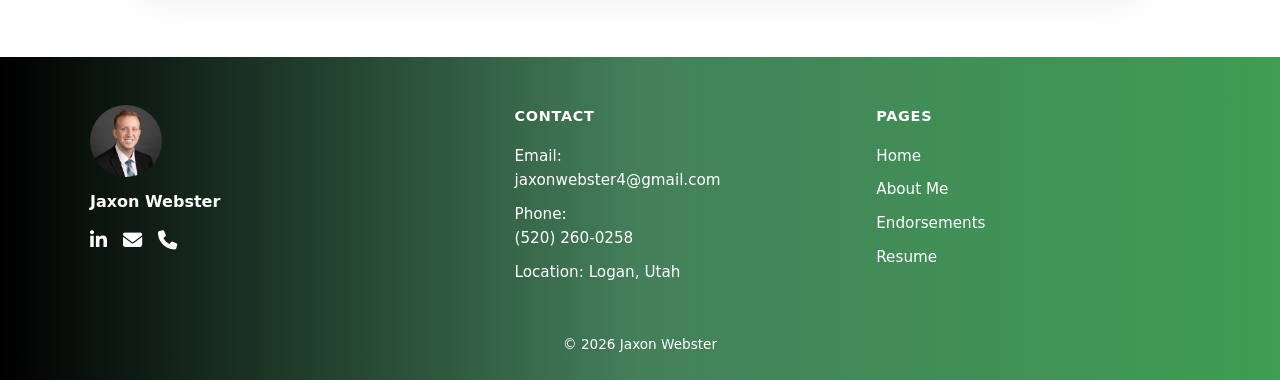
==== commit 6cc2496e: "meta tags edited" ====
--- a/index.html
+++ b/index.html
@@ -5,7 +5,7 @@
   <meta name="viewport" content="width=device-width, initial-scale=1.0" />
 
   <title>Jaxon Webster | Professional Portfolio</title>
-<meta name="description" content="Portfolio of Jaxon Webster, a programmer based in Utah. View my latest projects in Cyversecurity, Web Development, and Cloud Computing.">
+<meta name="description" content="Portfolio of Jaxon Webster, a programmer based in Utah. View my latest projects in Cybersecurity, Web Development, and Cloud Computing.">
 
   <!-- Styles --->
   <link rel="stylesheet" href="styles.css" />
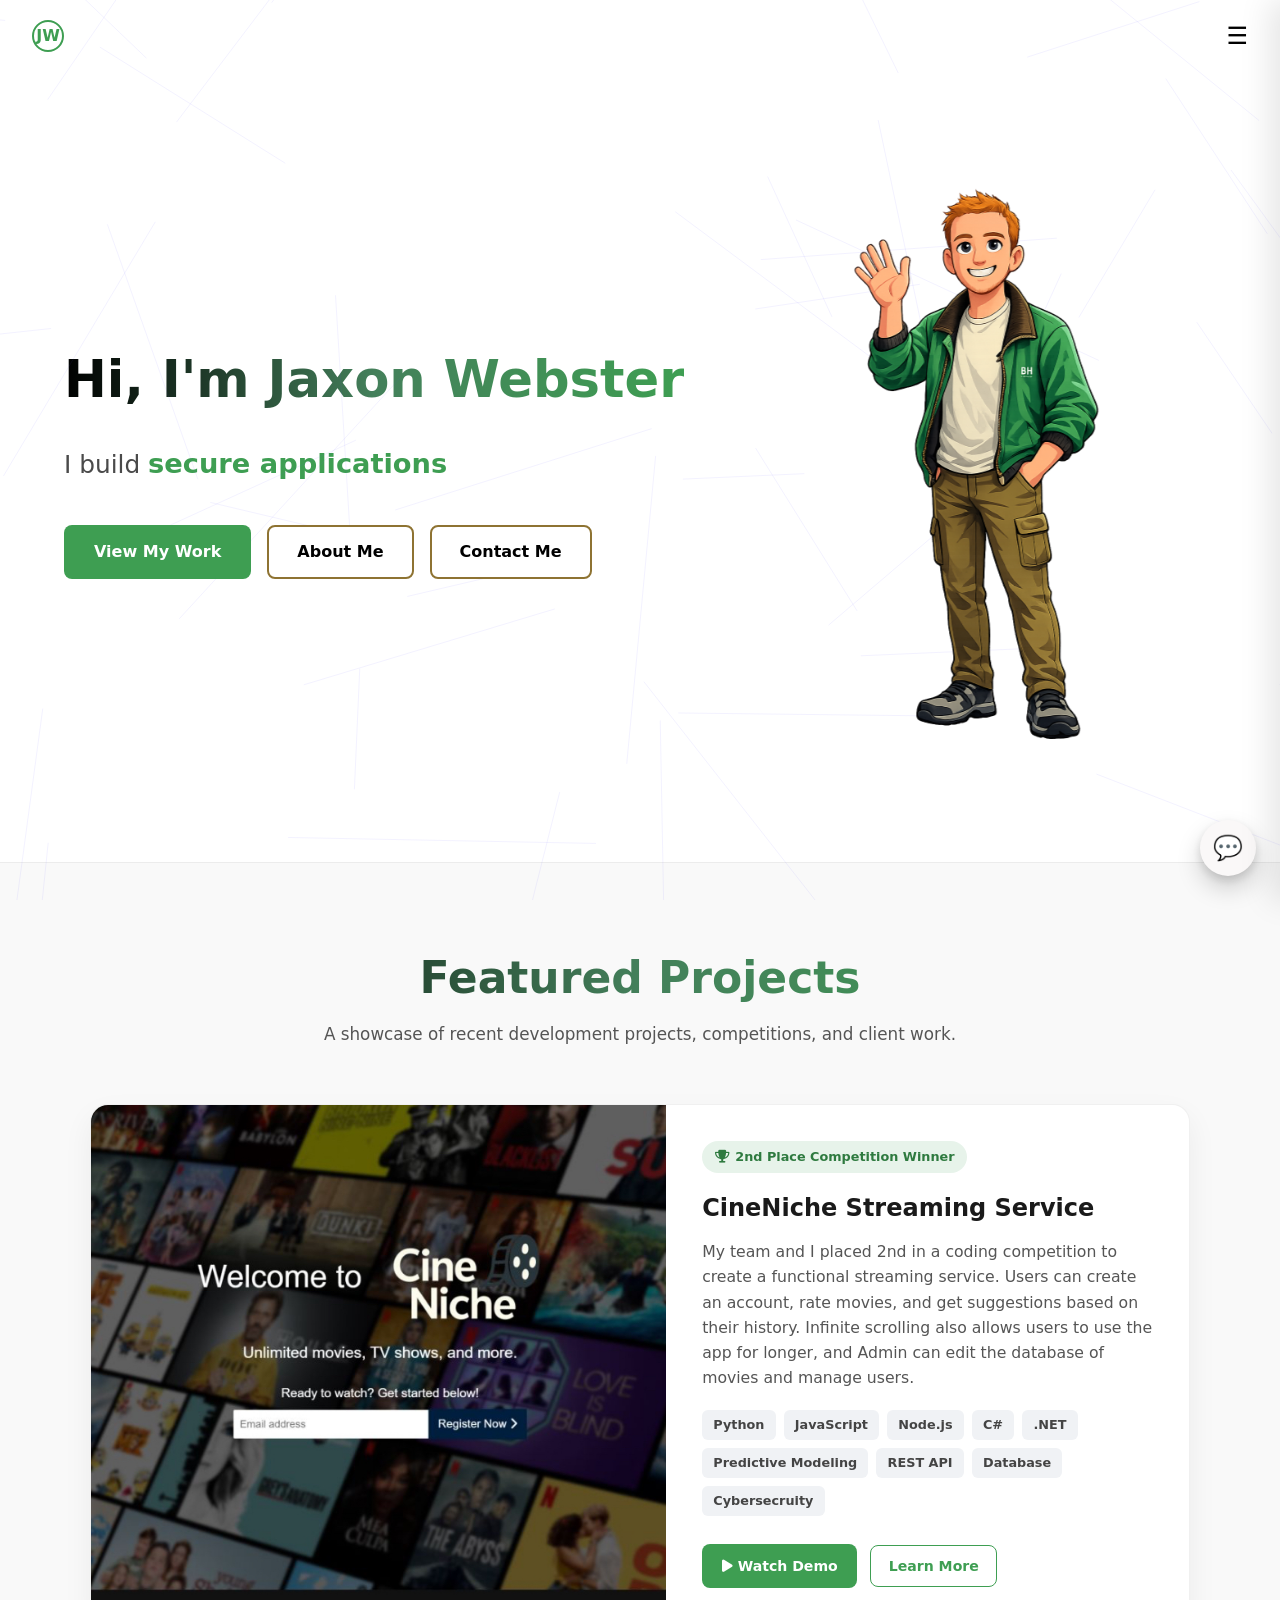
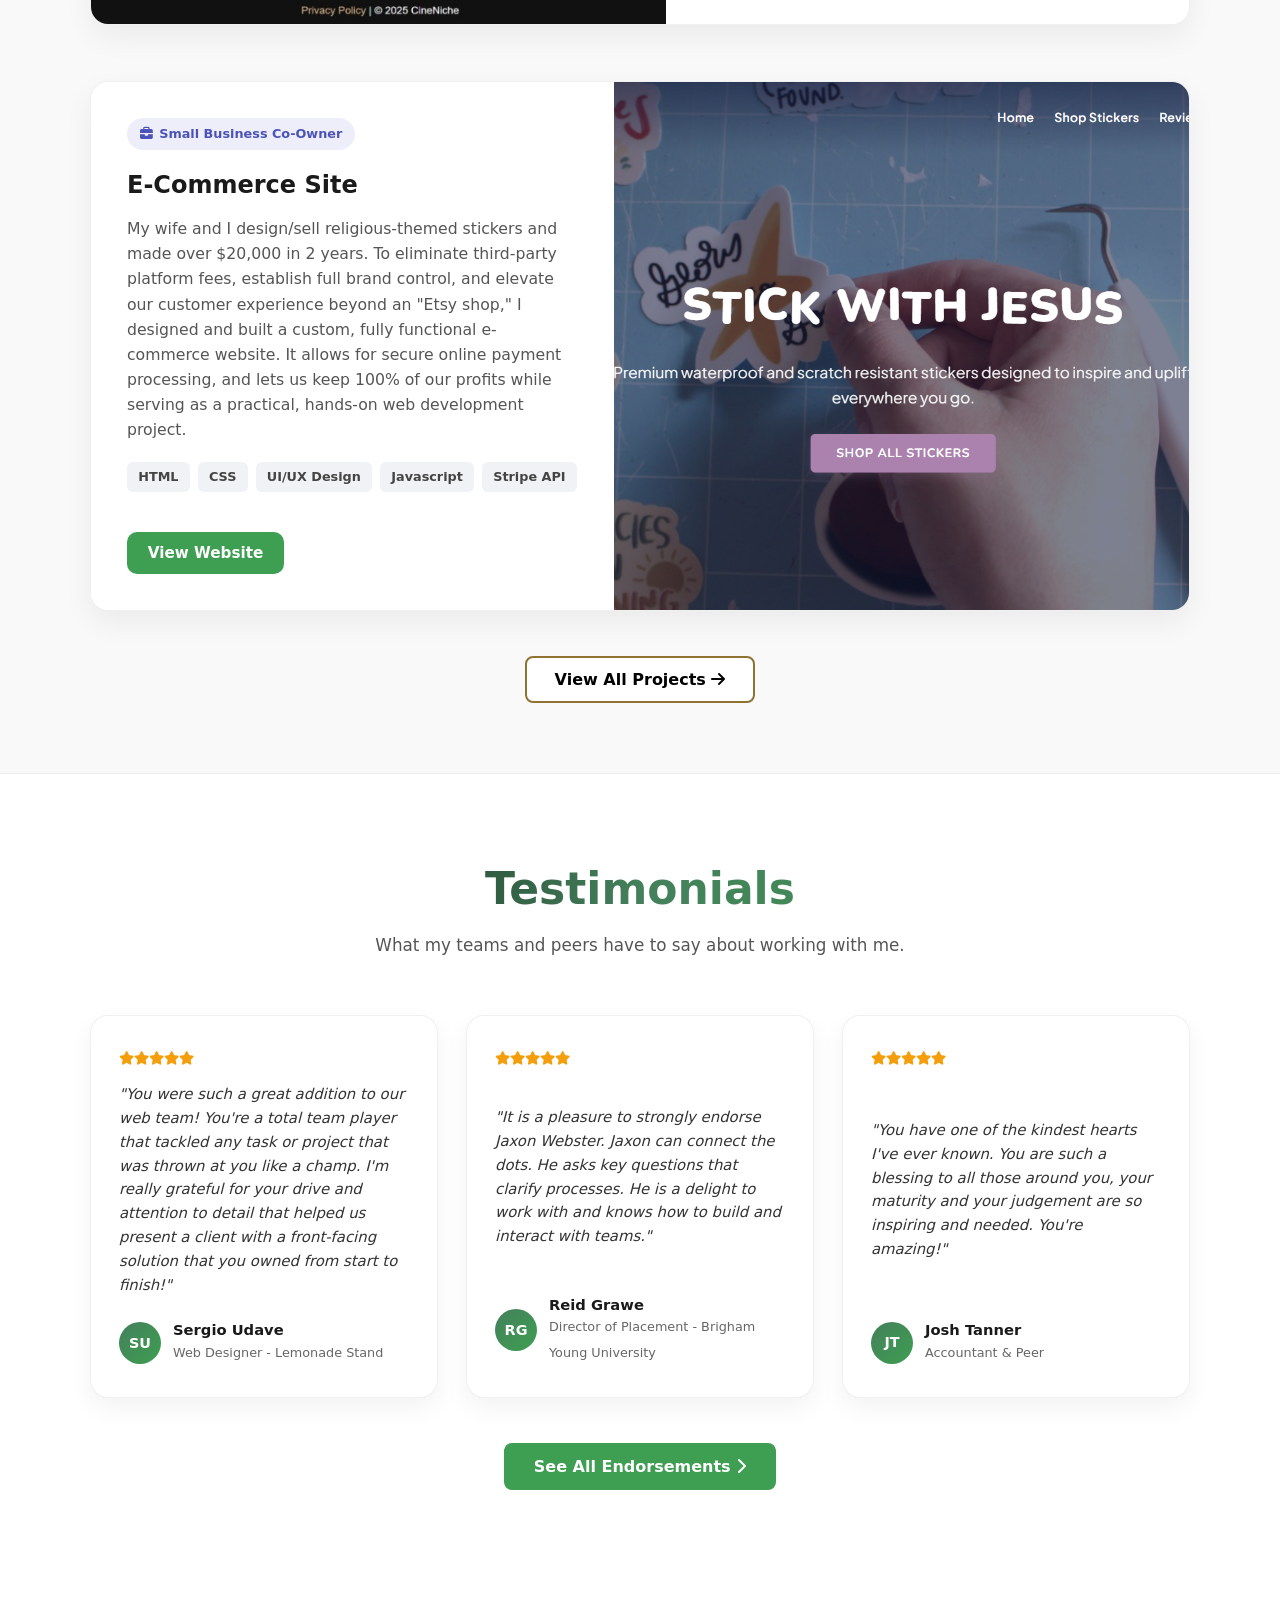
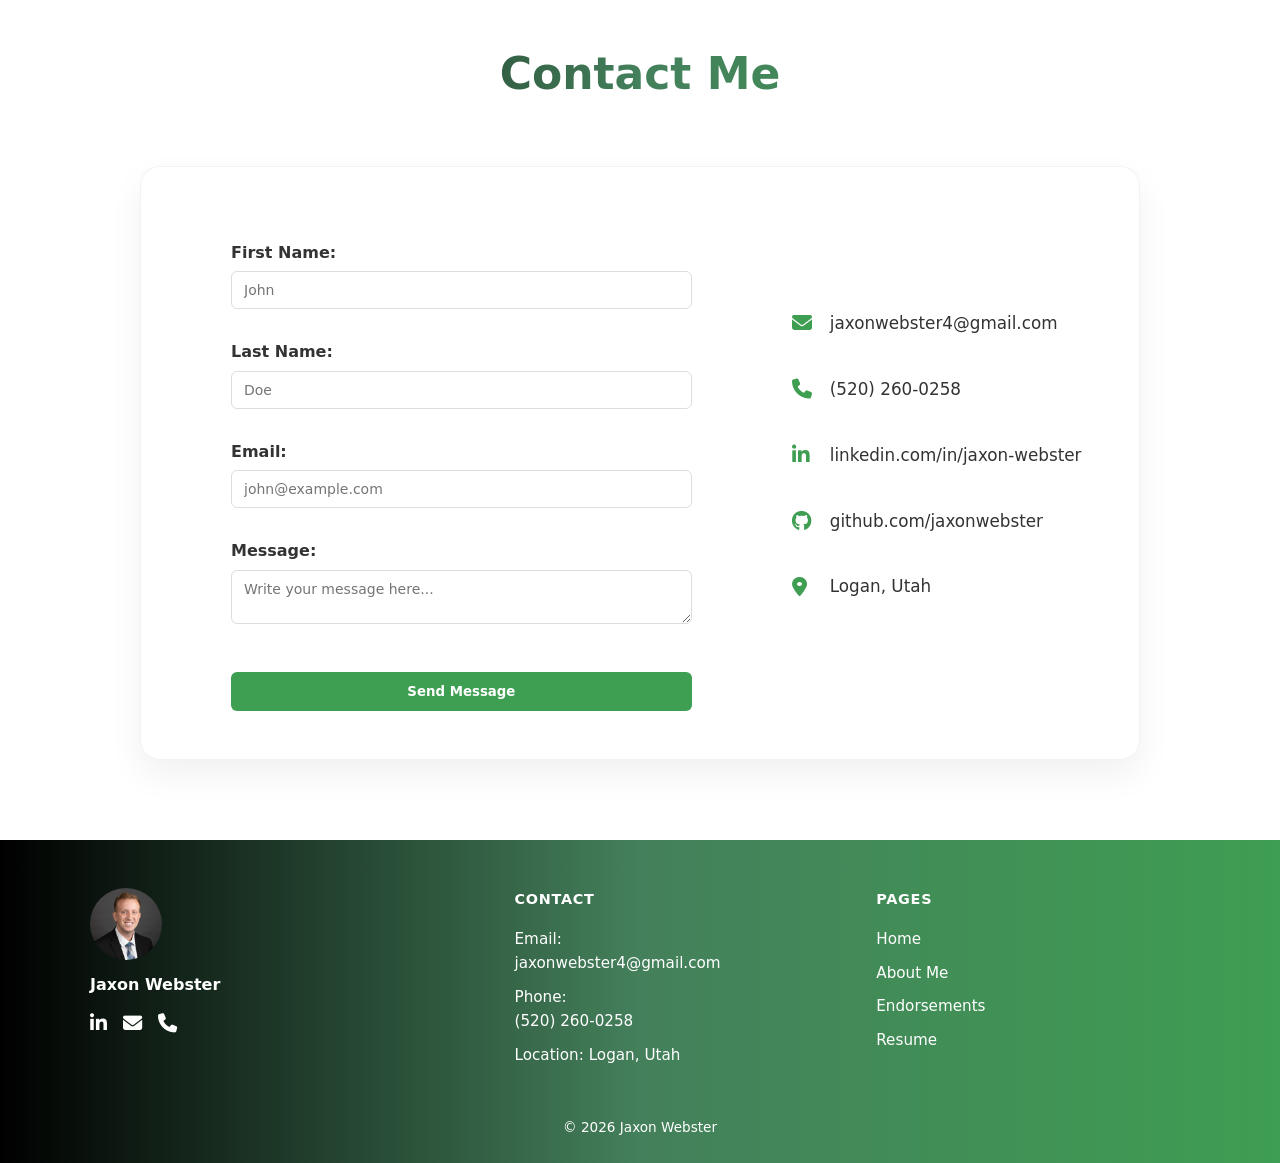
==== commit 54f35794: "home page refresh" ====
--- a/index.html
+++ b/index.html
@@ -3,210 +3,312 @@
 <head>
   <meta charset="UTF-8" />
   <meta name="viewport" content="width=device-width, initial-scale=1.0" />
-
   <title>Jaxon Webster | Professional Portfolio</title>
-<meta name="description" content="Portfolio of Jaxon Webster, a programmer based in Utah. View my latest projects in Cybersecurity, Web Development, and Cloud Computing.">
-
-  <!-- Styles --->
+  <meta name="description" content="Portfolio of Jaxon Webster, a programmer based in Utah. View my latest projects in Cybersecurity, Web Development, and Cloud Computing.">
+
+  <!-- Styles -->
   <link rel="stylesheet" href="styles.css" />
 
   <!-- Font Awesome -->
-  <link
-    rel="stylesheet"
-    href="https://cdnjs.cloudflare.com/ajax/libs/font-awesome/6.5.1/css/all.min.css"
-  />
+  <link rel="stylesheet" href="https://cdnjs.cloudflare.com/ajax/libs/font-awesome/6.5.1/css/all.min.css" />
   <link rel="icon" href="images/cartoon.png" type="image/x-icon">
 </head>
 <body>
-<div class="signal-bg">
-  <canvas id="signalCanvas"></canvas>
-</div>
-
-
-
-  <!-- Navbar --->
+
+  <div class="signal-bg">
+    <canvas id="signalCanvas"></canvas>
+  </div>
+
+  <!-- Navbar -->
   <header class="navbar">
     <div class="logo">JW</div>
     <button class="menu-btn" id="menuBtn">☰</button>
   </header>
 
   <!-- Slide-out Menu -->
-<nav class="side-menu" id="sideMenu">
-  <button class="close-menu" id="closeMenu">✕</button>
-
-  <a href="index.html">Home</a>
-  <a href="about.html">About Me</a>
-  <a href="projects.html">Projects</a>
-  <a href="resume.html">Resume</a>
-  <a href="endorsements.html">Endorsements</a>
-</nav>
-
+  <nav class="side-menu" id="sideMenu">
+    <button class="close-menu" id="closeMenu">✕</button>
+    <a href="index.html">Home</a>
+    <a href="about.html">About Me</a>
+    <a href="projects.html">Projects</a>
+    <a href="resume.html">Resume</a>
+    <a href="endorsements.html">Endorsements</a>
+  </nav>
 
   <!-- Overlay -->
   <div class="overlay" id="overlay"></div>
 
   <!-- Hero -->
   <section class="hero hero-split">
-  <!-- LEFT SIDE -->
-  <div class="hero-left">
-    <h1 class="hero-title">
-  <span id="typewriter"></span>
-</h1>
-
-
-    <p class="hero-text">
-  I build <span id="rotating-word"></span>
-</p>
-
-
-    <div class="hero-buttons">
-      <a href="projects.html" class="btn primary">View My Work</a>
-      <a href="about.html" class="btn secondary">About Me</a>
-      <a href="#contact" class="btn secondary">Contact Me</a>
-    </div>
-  </div>
-
-  <!-- RIGHT SIDE -->
-  <div class="hero-right">
-    <img src="images/cartoon.png" alt="waving cartoon of Jaxon Webster" />
+    <!-- LEFT SIDE -->
+    <div class="hero-left">
+      <h1 class="hero-title">
+        <span id="typewriter"></span>
+      </h1>
+      <p class="hero-text">
+        I build <span id="rotating-word"></span>
+      </p>
+      <div class="hero-buttons">
+        <a href="projects.html" class="btn primary">View My Work</a>
+        <a href="about.html" class="btn secondary">About Me</a>
+        <a href="#contact" class="btn secondary">Contact Me</a>
+      </div>
+    </div>
+
+    <!-- RIGHT SIDE -->
+    <div class="hero-right">
+      <img src="images/cartoon.png" alt="waving cartoon of Jaxon Webster" />
+    </div>
+  </section>
+
+  <!-- =========================
+     FEATURED PROJECTS SECTION
+========================== -->
+<section id="projects" class="projects-section-wrapper">
+  <div class="projects-inner">
+    <div class="section-header">
+      <h2 class="gradient-text">Featured Projects</h2>
+      <p class="section-subtitle">A showcase of recent development projects, competitions, and client work.</p>
+    </div>
+
+    <div class="projects-container">
+
+      <!-- Project 1 -->
+      <article class="featured-card">
+        <div class="featured-image">
+          <img src="images/IMG_5556.jpg" alt="Cineniche streaming website screenshot">
+        </div>
+        <div class="featured-content">
+          <div class="project-badge"><i class="fas fa-trophy"></i> 2nd Place Competition Winner</div>
+          <h3>CineNiche Streaming Service</h3>
+          <p>
+            My team and I placed 2nd in a coding competition to create a functional streaming service. Users can create an account, rate movies, and get suggestions based on their history. Infinite scrolling also allows users to use the app for longer, and Admin can edit the database of movies and manage users.
+          </p>
+          
+          <div class="tech-tags">
+            <span>Python</span>
+            <span>JavaScript</span>
+            <span>Node.js</span>
+            <span>C#</span>
+            <span>.NET</span>
+            <span>Predictive Modeling</span>
+            <span>REST API</span>
+            <span>Database</span>
+            <span>Cybersecruity</span>
+          </div>
+
+          <div class="card-actions">
+            <a href="https://youtu.be/du8ue6cPfEI" target="_blank" class="btn btn-sm primary">
+              <i class="fas fa-play"></i> Watch Demo
+            </a>
+            <a href="projects.html" class="btn btn-sm outline">Learn More</a>
+          </div>
+        </div>
+      </article>
+
+      <!-- Project 2 -->
+      <article class="featured-card reverse">
+        <div class="featured-image">
+          <img src="images/swjscreenshot.png" alt="SWJ">
+        </div>
+        <div class="featured-content">
+          <div class="project-badge internship"><i class="fas fa-briefcase"></i> Small Business Co-Owner</div>
+          <h3>E-Commerce Site</h3>
+          <p>
+            My wife and I design/sell religious-themed stickers and made over $20,000 in 2 years. To eliminate third-party platform fees, establish full brand control, and elevate our customer experience beyond an "Etsy shop," I designed and built a custom, fully functional e-commerce website. It allows for secure online payment processing, and lets us keep 100% of our profits while serving as a practical, hands-on web development project.
+          </p>
+          
+          <div class="tech-tags">
+            <span>HTML</span>
+            <span>CSS</span>
+            <span>UI/UX Design</span>
+            <span>Javascript</span>
+            <span>Stripe API</span>
+          </div>
+
+          <div class="card-actions">
+            <a href="https://stickwithjesusco.com/index.html" class="project-btn" target="_blank">
+        View Website
+      </a>
+      
+      
+          </div>
+        </div>
+      </article>
+
+    </div>
+
+    <div class="view-more-container">
+      <a href="projects.html" class="btn secondary">View All Projects <i class="fas fa-arrow-right"></i></a>
+    </div>
   </div>
 </section>
 
-  <!-- Projects -->
-<section id="projects" class="projects">
-  <h2 class="gradient-text">Featured Projects</h2>
-
-
-  <div class="project-grid">
-
-    <div class="project-card">
-      <div class="project-image">
-        <img src="images/IMG_5556.jpg" alt="Image of a website called Cineniche">
-      </div>
-      <div class="project-content">
-        <h3>CineNiche</h3>
-        <p>
-          My team and I placed 2nd in a coding competition to create a functional streaming service that recommends movies to you based on watch history/preferences. 
+<!-- =========================
+     TESTIMONIALS SECTION
+========================== -->
+<section class="testimonials-section-wrapper">
+  <div class="testimonials-inner">
+    <div class="section-header">
+      <h2 class="gradient-text">Testimonials</h2>
+      <p class="section-subtitle">What my teams and peers have to say about working with me.</p>
+    </div>
+
+    <div class="testimonials-grid">
+      <!-- Testimonial 1 -->
+      <div class="testimonial-card">
+        <div class="stars">
+          <i class="fas fa-star"></i><i class="fas fa-star"></i><i class="fas fa-star"></i><i class="fas fa-star"></i><i class="fas fa-star"></i>
+        </div>
+        <p class="testimonial-text">
+          "You were such a great addition to our web team! You're a total team player that tackled any task or project that was thrown at you like a champ. I'm really grateful for your drive and attention to detail that helped us present a client with a front-facing solution that you owned from start to finish!"
         </p>
-        <a href="https://youtu.be/du8ue6cPfEI" class="project-btn">Watch Demo</a>
-        <a href="projects.html" class="project-btn">Learn More</a>
-      </div>
-    </div>
-
-    <div class="project-card">
-      <div class="project-image">
-        <img src="images/image.png" alt="Web Deisgn Experience">
-      </div>
-      <div class="project-content">
-        <h3>Web Design Intern</h3>
-        <p>
-          As a Web Design Intern for Lemonade Stand, I helped design and create 100+ different sites for clients.
+        <div class="testimonial-author">
+          <div class="author-avatar">SU</div>
+          <div class="author-info">
+            <h4>Sergio Udave</h4>
+            <span>Web Designer - Lemonade Stand</span>
+          </div>
+        </div>
+      </div>
+
+      <!-- Testimonial 2 -->
+      <div class="testimonial-card">
+        <div class="stars">
+          <i class="fas fa-star"></i><i class="fas fa-star"></i><i class="fas fa-star"></i><i class="fas fa-star"></i><i class="fas fa-star"></i>
+        </div>
+        <p class="testimonial-text">
+          "It is a pleasure to strongly endorse Jaxon Webster. Jaxon can connect the dots. He asks key questions that clarify processes. He is a delight to work with and knows how to build and interact with teams."
         </p>
-        <a href="projects.html" class="project-btn">View My Work</a>
-      </div>
-    </div>
-
+        <div class="testimonial-author">
+          <div class="author-avatar">RG</div>
+          <div class="author-info">
+            <h4>Reid Grawe</h4>
+            <span>Director of Placement - Brigham Young University</span>
+          </div>
+        </div>
+      </div>
+
+      <!-- Testimonial 3 -->
+      <div class="testimonial-card">
+        <div class="stars">
+          <i class="fas fa-star"></i><i class="fas fa-star"></i><i class="fas fa-star"></i><i class="fas fa-star"></i><i class="fas fa-star"></i>
+        </div>
+        <p class="testimonial-text">
+          "You have one of the kindest hearts I've ever known. You are such a blessing to all those around you, your maturity and your judgement are so inspiring and needed. You're amazing!"
+        </p>
+        <div class="testimonial-author">
+          <div class="author-avatar">JT</div>
+          <div class="author-info">
+            <h4>Josh Tanner</h4>
+            <span>Accountant & Peer</span>
+          </div>
+        </div>
+      </div>
+    </div>
+
+    <div class="testimonials-cta">
+      <a href="endorsements.html" class="btn primary">
+        See All Endorsements <i class="fas fa-chevron-right"></i>
+      </a>
+    </div>
   </div>
 </section>
-<!-- =========================
-     CONTACT ME
+
+  <!-- =========================
+     CONTACT ME SECTION
 ========================== -->
-<section class="contact-section" id="contact">
-
-  <div class="contact-card">
+<section class="contact-section-wrapper" id="contact">
+  <div class="contact-inner">
     
-    <!-- TITLE (full width, not a column) -->
-    <h2 class="gradient-text contact-title">Contact Me</h2>
-
-    <!-- WRAPPER FOR COLUMNS -->
-    <div class="contact-row">
-
-      <!-- LEFT: FORM -->
-      <div class="contact-left">
-        <form class="contact-form" action="https://formspree.io/f/xaqlzwyv" method="POST">
-          
-          <input type="hidden" name="_subject" value="New message from portfolio site">
-
-          <label>
-            First Name:
-            <input type="text" name="firstName" placeholder="John" required>
-          </label>
-
-          <label>
-            Last Name:
-            <input type="text" name="lastName" placeholder="Doe" required>
-          </label>
-
-          <label>
-            Email:
-            <input type="email" name="email" placeholder="john@example.com" required>
-          </label>
-
-          <label>
-            Message:
-            <textarea name="message" placeholder="Write your message here..." required></textarea>
-          </label>
-
-          <input type="text" name="_gotcha" style="display:none">
-
-          <button type="submit">Send Message</button>
-        </form>
-      </div>
-
-      <!-- RIGHT: CONTACT INFO -->
-      <div class="contact-right">
-        <div class="contact-item">
-          <i class="fas fa-envelope"></i>
-          <a href="mailto:jaxonwebster4@gmail.com">jaxonwebster4@gmail.com</a>
-        </div>
-
-        <div class="contact-item">
-          <i class="fas fa-phone"></i>
-          <a href="tel:5202600258">(520) 260-0258</a>
-        </div>
-
-        <div class="contact-item">
-          <i class="fab fa-linkedin-in"></i>
-          <a href="https://www.linkedin.com/in/jaxon-webster" target="_blank">
-            linkedin.com/in/jaxon-webster
-          </a>
-        </div>
-
-        <div class="contact-item">
-          <i class="fab fa-github"></i>
-          <a href="https://github.com/jaxonwebster" target="_blank">
-            github.com/jaxonwebster
-          </a>
-        </div>
-
-        <div class="contact-item">
-          <i class="fas fa-location-dot"></i>
-          <span>Logan, Utah</span>
-        </div>
-      </div>
-
-    </div>
+    <!-- Section Title OUTSIDE the white card -->
+    <div class="section-header">
+      <h2 class="gradient-text">Contact Me</h2>
+    </div>
+
+    <!-- Contact Form Card -->
+    <div class="contact-card">
+      <div class="contact-row">
+
+        <!-- LEFT: FORM -->
+        <div class="contact-left">
+          <form class="contact-form" action="https://formspree.io/f/xaqlzwyv" method="POST">
+            <input type="hidden" name="_subject" value="New message from portfolio site">
+
+            <label>
+              First Name:
+              <input type="text" name="firstName" placeholder="John" required>
+            </label>
+
+            <label>
+              Last Name:
+              <input type="text" name="lastName" placeholder="Doe" required>
+            </label>
+
+            <label>
+              Email:
+              <input type="email" name="email" placeholder="john@example.com" required>
+            </label>
+
+            <label>
+              Message:
+              <textarea name="message" placeholder="Write your message here..." required></textarea>
+            </label>
+
+            <input type="text" name="_gotcha" style="display:none">
+
+            <button type="submit">Send Message</button>
+          </form>
+        </div>
+
+        <!-- RIGHT: CONTACT INFO -->
+        <div class="contact-right">
+          <div class="contact-item">
+            <i class="fas fa-envelope"></i>
+            <a href="mailto:jaxonwebster4@gmail.com">jaxonwebster4@gmail.com</a>
+          </div>
+
+          <div class="contact-item">
+            <i class="fas fa-phone"></i>
+            <a href="tel:5202600258">(520) 260-0258</a>
+          </div>
+
+          <div class="contact-item">
+            <i class="fab fa-linkedin-in"></i>
+            <a href="https://www.linkedin.com/in/jaxon-webster" target="_blank">
+              linkedin.com/in/jaxon-webster
+            </a>
+          </div>
+
+          <div class="contact-item">
+            <i class="fab fa-github"></i>
+            <a href="https://github.com/jaxonwebster" target="_blank">
+              github.com/jaxonwebster
+            </a>
+          </div>
+
+          <div class="contact-item">
+            <i class="fas fa-location-dot"></i>
+            <span>Logan, Utah</span>
+          </div>
+        </div>
+
+      </div>
+    </div>
+
   </div>
 </section>
 
   <!-- Footer -->
   <footer class="footer">
     <div class="footer-container">
-
       <div class="footer-profile">
         <img src="images/portrait.jpg" alt="Portrait of Jaxon Webster" class="footer-avatar" />
         <p class="footer-name">Jaxon Webster</p>
-
         <div class="footer-socials">
-          <a href="https://www.linkedin.com/in/jaxon-webster" target="_blank">
-            <i class="fab fa-linkedin-in"></i>
-          </a>
-          <a href="mailto:jaxonwebster4@gmail.com">
-            <i class="fas fa-envelope"></i>
-          </a>
-          <a href="tel:5202600258">
-            <i class="fas fa-phone"></i>
-          </a>
+          <a href="https://www.linkedin.com/in/jaxon-webster" target="_blank"><i class="fab fa-linkedin-in"></i></a>
+          <a href="mailto:jaxonwebster4@gmail.com"><i class="fas fa-envelope"></i></a>
+          <a href="tel:5202600258"><i class="fas fa-phone"></i></a>
         </div>
       </div>
 
@@ -222,44 +324,32 @@
         <a href="index.html">Home</a>
         <a href="about.html">About Me</a>
         <a href="endorsements.html">Endorsements</a>
-        <a href="#contact">Resume</a>
-      </div>
-
+        <a href="resume.html">Resume</a>
+      </div>
     </div>
     <p class="footer-bottom">© 2026 Jaxon Webster</p>
   </footer>
-  <!-- =========================
-     MINI CHAT ASSISTANT
-========================== -->
-<div class="chatbot">
-
-  <button class="chatbot-toggle" id="chatbotToggle">
-    💬
-  </button>
-
-  <div class="chatbot-window" id="chatbotWindow">
-    <div class="chatbot-header">
-      <span>Ask Jaxon</span>
-      <button id="chatbotClose">✕</button>
-    </div>
-
-    <div class="chatbot-body" id="chatbotBody">
-      <p class="bot-message">
-        Hey! 👋 What would you like to know?
-      </p>
-    </div>
-
-    <div class="chatbot-questions">
-      <button data-question="skills">What technologies do you use?</button>
-      <button data-question="experience">What kind of experience do you have?</button>
-      <button data-question="projects">What projects should I check out?</button>
-      <button data-question="contact">How can I contact you?</button>
-    </div>
-  </div>
-
-</div>
-
+
+  <!-- Mini Chat Assistant -->
+  <div class="chatbot">
+    <button class="chatbot-toggle" id="chatbotToggle">💬</button>
+    <div class="chatbot-window" id="chatbotWindow">
+      <div class="chatbot-header">
+        <span>Ask Jaxon</span>
+        <button id="chatbotClose">✕</button>
+      </div>
+      <div class="chatbot-body" id="chatbotBody">
+        <p class="bot-message">Hey! 👋 What would you like to know?</p>
+      </div>
+      <div class="chatbot-questions">
+        <button data-question="skills">What technologies do you use?</button>
+        <button data-question="experience">What kind of experience do you have?</button>
+        <button data-question="projects">What projects should I check out?</button>
+        <button data-question="contact">How can I contact you?</button>
+      </div>
+    </div>
+  </div>
 
   <script src="script.js"></script>
 </body>
-</html>
+</html>
--- a/styles.css
+++ b/styles.css
@@ -2858,4 +2858,363 @@
     flex-direction: column;
     flex-direction: column-reverse;
   }
-}+}
+/* =========================================================
+   FEATURED PROJECTS SECTION (FULL WIDTH WRAPPER)
+   ========================================================= */
+.projects-section-wrapper {
+  width: 100%;
+  background: rgba(0, 0, 0, 0.025); /* Faint full-width backdrop */
+  border-top: 1px solid rgba(0, 0, 0, 0.05);
+  border-bottom: 1px solid rgba(0, 0, 0, 0.05);
+  padding: 5rem 1.5rem;
+}
+
+.projects-inner {
+  max-width: 1100px;
+  margin: 0 auto;
+}
+
+.section-header {
+  text-align: center;
+  margin-bottom: 3.5rem;
+}
+
+.section-header h2 {
+  font-size: clamp(2rem, 4vw, 2.75rem);
+  font-weight: 800;
+}
+
+.section-subtitle {
+  color: #555;
+  font-size: 1.05rem;
+  margin-top: 0.5rem;
+}
+
+.projects-container {
+  display: flex;
+  flex-direction: column;
+  gap: 3.5rem;
+}
+
+/* Horizontal Project Card */
+.featured-card {
+  display: grid;
+  grid-template-columns: 1.1fr 1fr;
+  background: #ffffff;
+  border-radius: 18px;
+  overflow: hidden;
+  box-shadow: 0 12px 30px rgba(0, 0, 0, 0.06);
+  border: 1px solid rgba(0, 0, 0, 0.06);
+  transition: transform 0.3s ease, box-shadow 0.3s ease;
+}
+
+.featured-card:hover {
+  transform: translateY(-6px);
+  box-shadow: 0 20px 40px rgba(0, 0, 0, 0.12);
+}
+
+.featured-card.reverse {
+  grid-template-columns: 1fr 1.1fr;
+}
+
+.featured-card.reverse .featured-image {
+  order: 2;
+}
+
+.featured-card.reverse .featured-content {
+  order: 1;
+}
+
+.featured-image {
+  width: 100%;
+  height: 100%;
+  min-height: 280px;
+  overflow: hidden;
+  position: relative;
+}
+
+.featured-image img {
+  width: 100%;
+  height: 100%;
+  object-fit: cover;
+  display: block;
+  transition: transform 0.4s ease;
+}
+
+.featured-card:hover .featured-image img {
+  transform: scale(1.04);
+}
+
+.featured-content {
+  padding: 2.25rem;
+  display: flex;
+  flex-direction: column;
+  justify-content: center;
+}
+
+.project-badge {
+  display: inline-flex;
+  align-items: center;
+  gap: 0.4rem;
+  background: rgba(62, 158, 82, 0.12);
+  color: #2e7a3f;
+  padding: 0.35rem 0.8rem;
+  border-radius: 20px;
+  font-size: 0.8rem;
+  font-weight: 700;
+  width: fit-content;
+  margin-bottom: 1rem;
+}
+
+.project-badge.internship {
+  background: rgba(104, 112, 203, 0.12);
+  color: #4b53b8;
+}
+
+.featured-content h3 {
+  font-size: 1.5rem;
+  font-weight: 800;
+  color: #1a1a1a;
+  margin-bottom: 0.75rem;
+}
+
+.featured-content p {
+  color: #555;
+  font-size: 0.98rem;
+  line-height: 1.6;
+  margin-bottom: 1.25rem;
+}
+
+/* Tech Pills */
+.tech-tags {
+  display: flex;
+  flex-wrap: wrap;
+  gap: 0.5rem;
+  margin-bottom: 1.75rem;
+}
+
+.tech-tags span {
+  background: #f0f2f5;
+  color: #444;
+  font-size: 0.8rem;
+  font-weight: 600;
+  padding: 0.3rem 0.7rem;
+  border-radius: 6px;
+}
+
+.card-actions {
+  display: flex;
+  align-items: center;
+  gap: 0.8rem;
+}
+
+.btn-sm {
+  padding: 0.55rem 1.1rem;
+  font-size: 0.88rem;
+  border-radius: 8px;
+}
+
+.btn.outline {
+  border: 1.5px solid #3E9E52;
+  color: #3E9E52;
+  background: transparent;
+  text-decoration: none;
+  font-weight: 600;
+}
+
+.btn.outline:hover {
+  background: #3E9E52;
+  color: #ffffff;
+}
+
+.view-more-container {
+  text-align: center;
+  margin-top: 3.5rem;
+}
+
+/* =========================================================
+   TESTIMONIALS SECTION (3 COLUMNS)
+   ========================================================= */
+.testimonials-section-wrapper {
+  width: 100%;
+  padding: 5rem 1.5rem;
+}
+
+.testimonials-inner {
+  max-width: 1100px;
+  margin: 0 auto;
+}
+
+.testimonials-grid {
+  display: grid;
+  grid-template-columns: repeat(3, 1fr); /* 3 Side-by-Side Cards */
+  gap: 1.75rem;
+  margin-bottom: 3.5rem;
+}
+
+.testimonial-card {
+  background: #ffffff;
+  padding: 2rem 1.75rem;
+  border-radius: 18px;
+  box-shadow: 0 10px 25px rgba(0, 0, 0, 0.05);
+  border: 1px solid rgba(0, 0, 0, 0.06);
+  display: flex;
+  flex-direction: column;
+  justify-content: space-between;
+  transition: transform 0.25s ease, box-shadow 0.25s ease;
+}
+
+.testimonial-card:hover {
+  transform: translateY(-5px);
+  box-shadow: 0 16px 35px rgba(0, 0, 0, 0.1);
+}
+
+.stars {
+  color: #f59e0b;
+  font-size: 0.85rem;
+  margin-bottom: 0.85rem;
+}
+
+.testimonial-text {
+  font-style: italic;
+  color: #333;
+  line-height: 1.6;
+  font-size: 0.93rem;
+  margin-bottom: 1.5rem;
+}
+
+.testimonial-author {
+  display: flex;
+  align-items: center;
+  gap: 0.75rem;
+}
+
+.author-avatar {
+  width: 42px;
+  height: 42px;
+  border-radius: 50%;
+  background: linear-gradient(135deg, #44805b, #3E9E52);
+  color: white;
+  font-weight: 700;
+  display: flex;
+  align-items: center;
+  justify-content: center;
+  font-size: 0.9rem;
+  flex-shrink: 0;
+}
+
+.author-info h4 {
+  font-size: 0.92rem;
+  font-weight: 700;
+  color: #1a1a1a;
+  line-height: 1.2;
+}
+
+.author-info span {
+  font-size: 0.8rem;
+  color: #666;
+}
+
+.testimonials-cta {
+  text-align: center;
+}
+
+/* =========================================================
+   RESPONSIVE ADJUSTMENTS
+   ========================================================= */
+@media (max-width: 992px) {
+  .testimonials-grid {
+    grid-template-columns: repeat(2, 1fr); /* 2 columns on tablets */
+  }
+}
+
+@media (max-width: 850px) {
+  .featured-card,
+  .featured-card.reverse {
+    grid-template-columns: 1fr;
+  }
+
+  .featured-card.reverse .featured-image {
+    order: 0;
+  }
+
+  .featured-card.reverse .featured-content {
+    order: 0;
+  }
+
+  .featured-image {
+    height: 220px;
+    min-height: auto;
+  }
+}
+
+@media (max-width: 680px) {
+  .testimonials-grid {
+    grid-template-columns: 1fr; /* 1 column on mobile phones */
+  }
+
+  .card-actions {
+    flex-direction: column;
+    width: 100%;
+  }
+
+  .card-actions .btn {
+    width: 100%;
+    text-align: center;
+  }
+}
+/* =========================
+   CONTACT SECTION
+========================= */
+.contact-section-wrapper {
+  width: 100%;
+  padding: 5rem 1.5rem;
+  position: relative;
+  z-index: 2;
+}
+
+.contact-inner {
+  max-width: 1100px;
+  margin: 0 auto;
+}
+
+/* Card Container */
+.contact-card {
+  background: rgba(255, 255, 255, 0.85);
+  backdrop-filter: blur(10px);
+  -webkit-backdrop-filter: blur(10px);
+  border-radius: 20px;
+  padding: 3rem 2.5rem;
+  box-shadow: 0 15px 35px rgba(0, 0, 0, 0.06);
+  border: 1px solid rgba(0, 0, 0, 0.05);
+}
+
+.contact-row {
+  display: flex;
+  gap: 50px;
+  align-items: center;
+}
+
+.contact-left {
+  flex: 1.2;
+}
+
+.contact-right {
+  flex: 0.8;
+  display: flex;
+  flex-direction: column;
+  gap: 24px;
+}
+
+/* Mobile Adjustments */
+@media (max-width: 768px) {
+  .contact-card {
+    padding: 2rem 1.5rem;
+  }
+
+  .contact-row {
+    flex-direction: column-reverse; /* Form on top, info on bottom for mobile */
+    gap: 30px;
+  }
+}
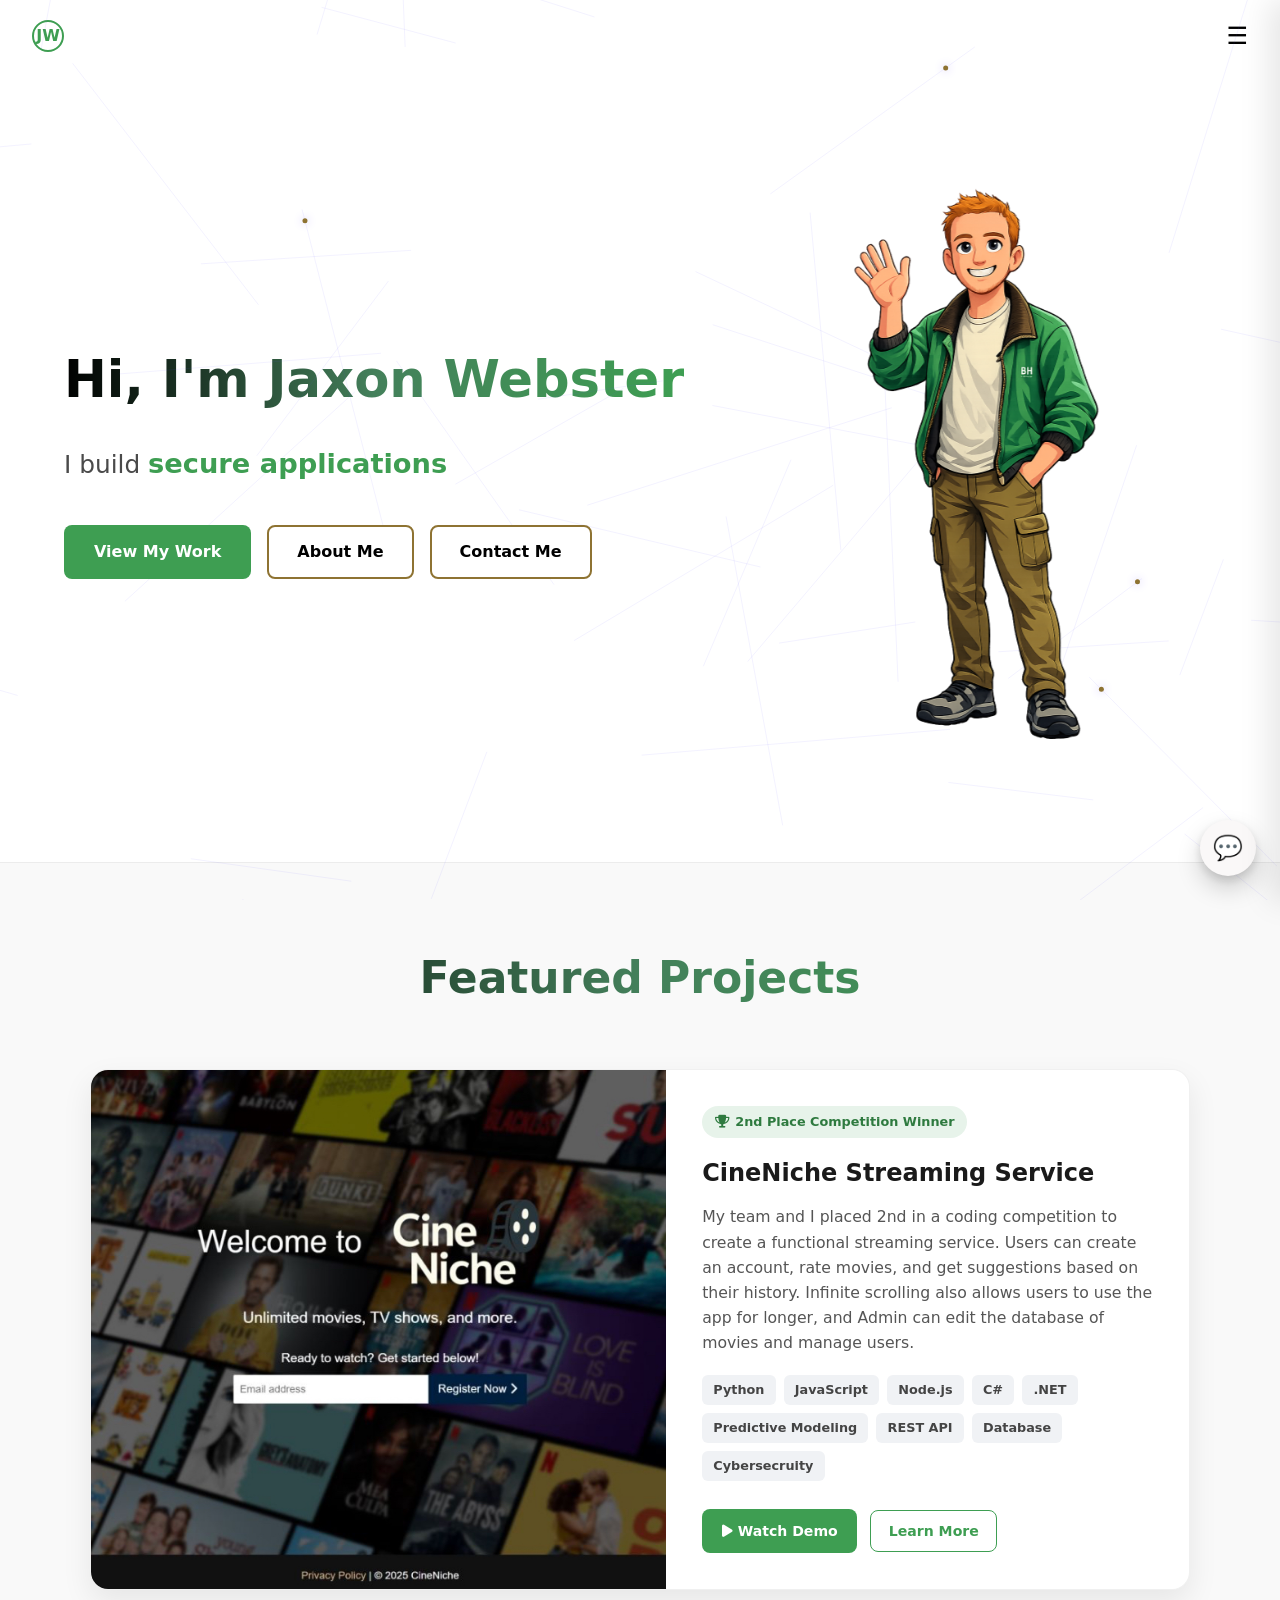
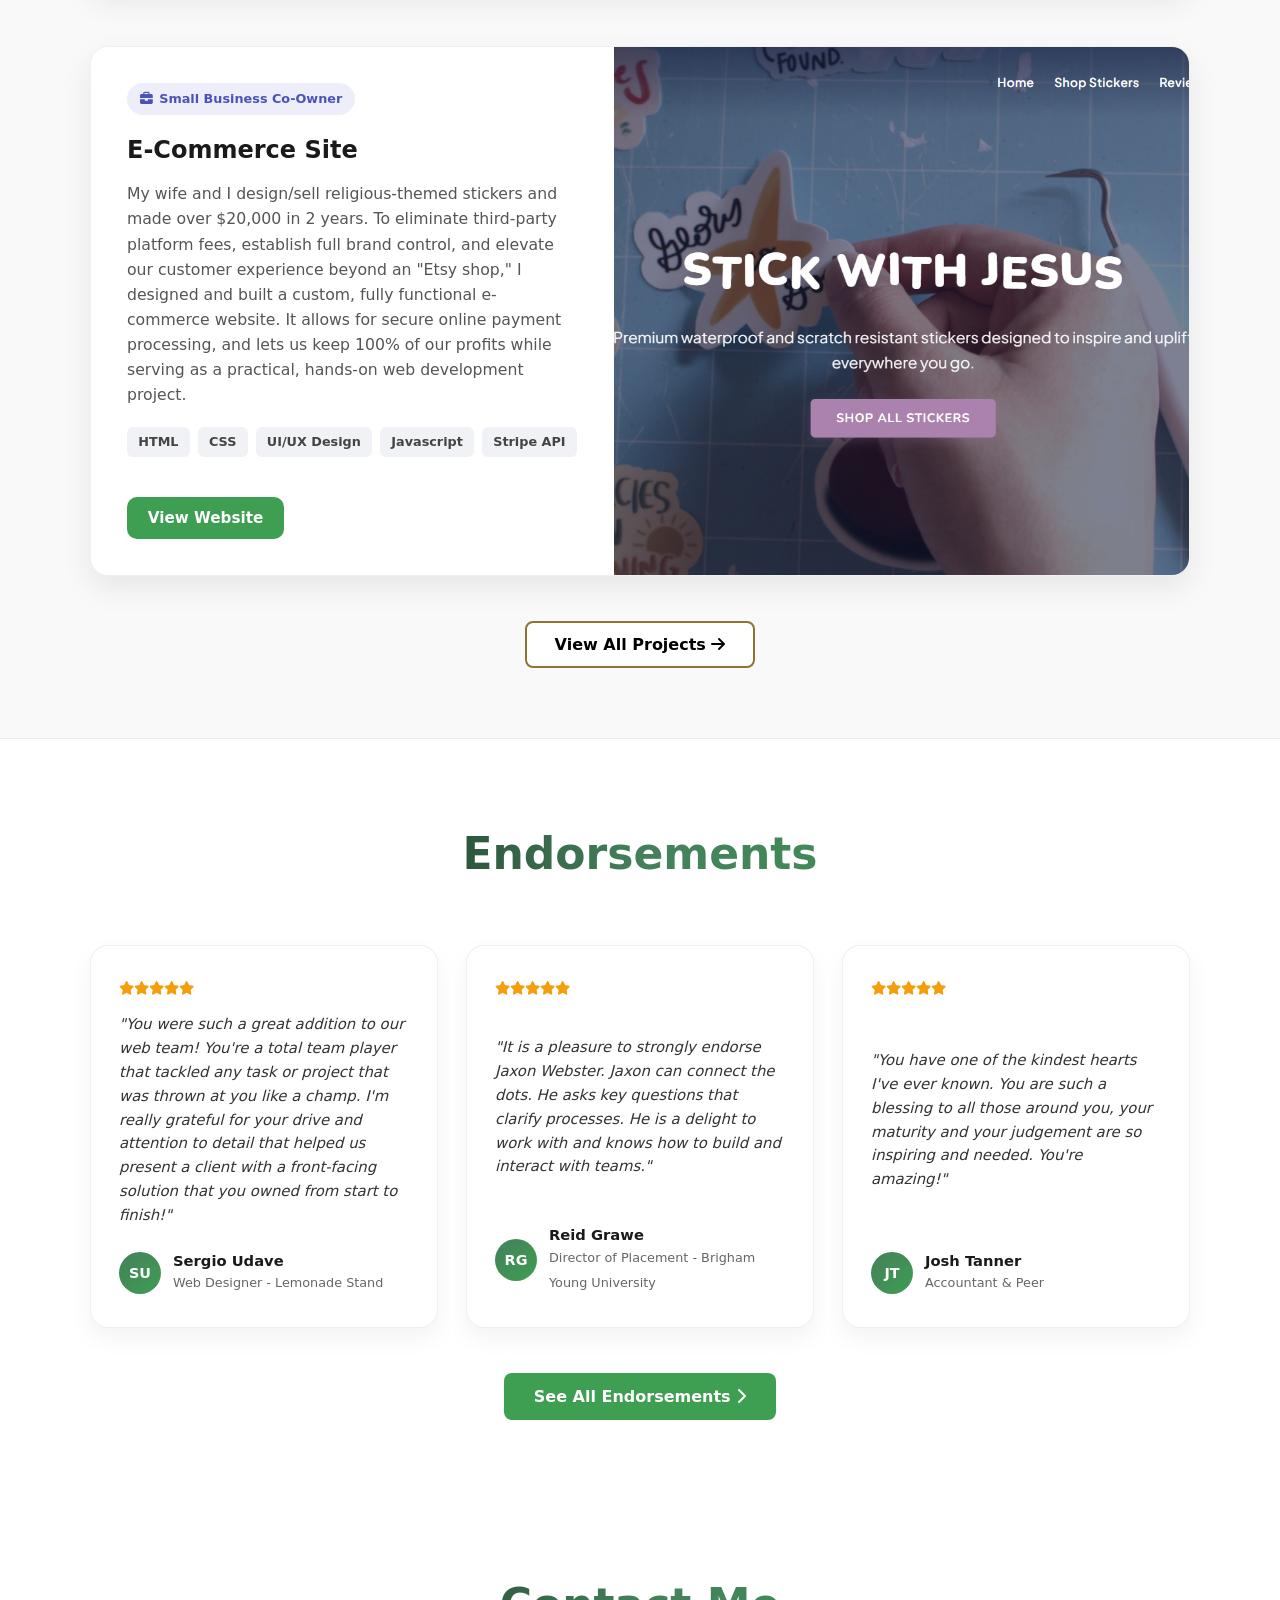
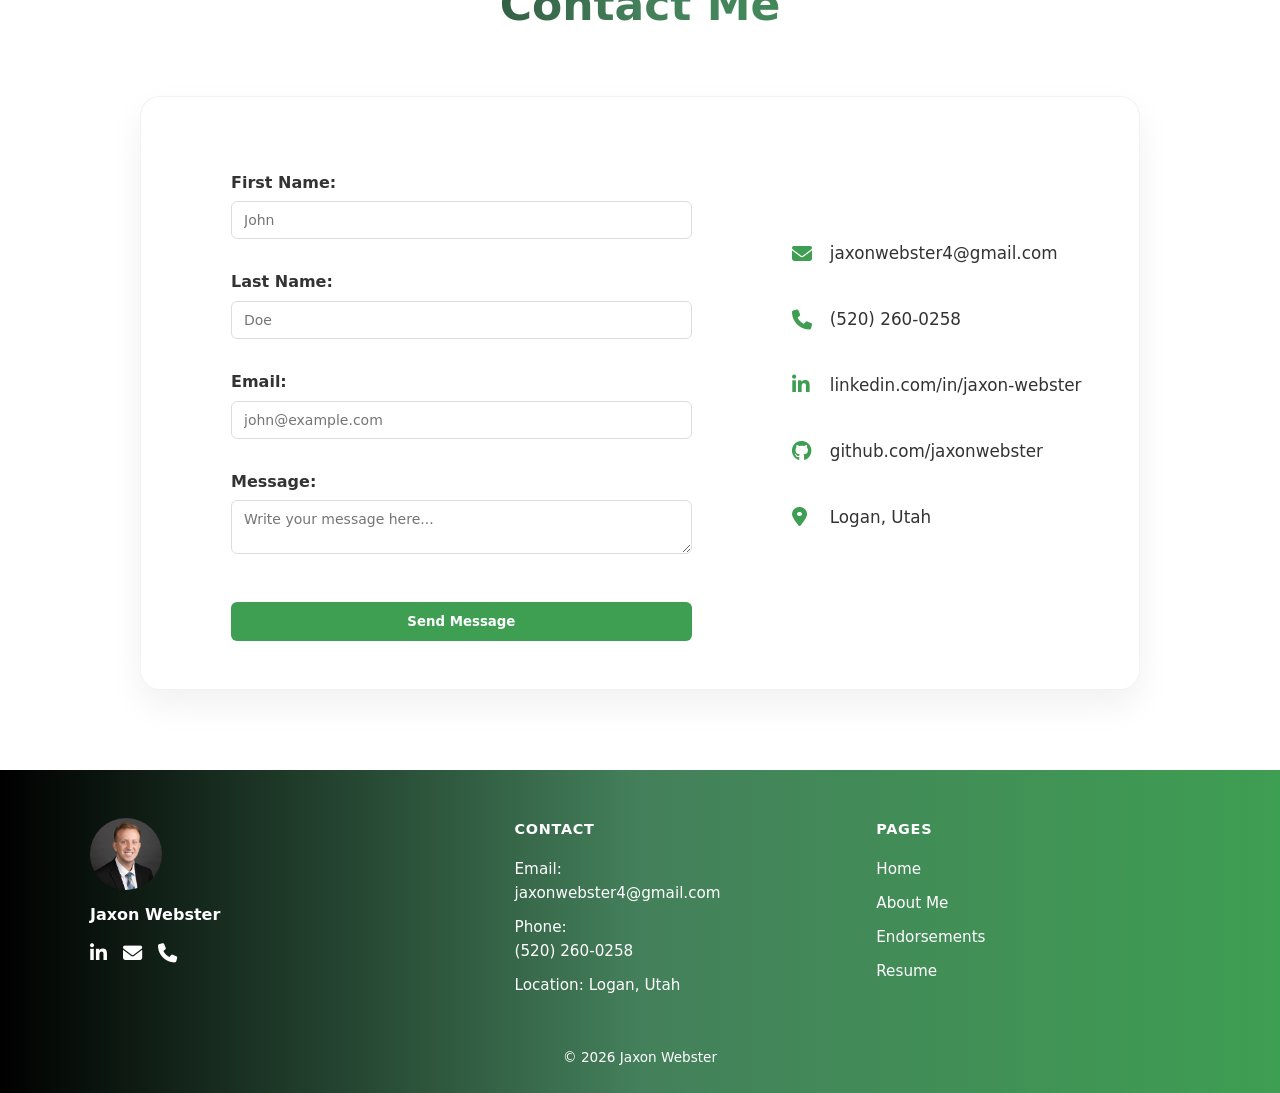
==== commit f42410be: "adjustments" ====
--- a/index.html
+++ b/index.html
@@ -68,7 +68,6 @@
   <div class="projects-inner">
     <div class="section-header">
       <h2 class="gradient-text">Featured Projects</h2>
-      <p class="section-subtitle">A showcase of recent development projects, competitions, and client work.</p>
     </div>
 
     <div class="projects-container">
@@ -150,8 +149,7 @@
 <section class="testimonials-section-wrapper">
   <div class="testimonials-inner">
     <div class="section-header">
-      <h2 class="gradient-text">Testimonials</h2>
-      <p class="section-subtitle">What my teams and peers have to say about working with me.</p>
+      <h2 class="gradient-text">Endorsements</h2>
     </div>
 
     <div class="testimonials-grid">
--- a/styles.css
+++ b/styles.css
@@ -3218,3 +3218,78 @@
     gap: 30px;
   }
 }
+/* =========================================================
+   FEATURED PROJECTS CARD (SOLID BACKGROUND)
+   ========================================================= */
+.featured-card {
+  display: grid;
+  grid-template-columns: 1.1fr 1fr;
+  background: #ffffff; /* 100% solid white hides background canvas/dots */
+  border-radius: 18px;
+  overflow: hidden;
+  box-shadow: 0 12px 30px rgba(0, 0, 0, 0.08);
+  border: 1px solid rgba(0, 0, 0, 0.06);
+  transition: transform 0.3s ease, box-shadow 0.3s ease;
+  position: relative;
+  z-index: 2; /* Ensures card sits firmly on top of canvas layer */
+}
+
+.featured-card:hover {
+  transform: translateY(-6px);
+  box-shadow: 0 20px 40px rgba(0, 0, 0, 0.12);
+}
+
+/* =========================================================
+   TESTIMONIAL CARD (SOLID BACKGROUND)
+   ========================================================= */
+.testimonial-card {
+  background: #ffffff; /* 100% solid white hides background canvas/dots */
+  padding: 2rem 1.75rem;
+  border-radius: 18px;
+  box-shadow: 0 10px 25px rgba(0, 0, 0, 0.05);
+  border: 1px solid rgba(0, 0, 0, 0.06);
+  display: flex;
+  flex-direction: column;
+  justify-content: space-between;
+  transition: transform 0.25s ease, box-shadow 0.25s ease;
+  position: relative;
+  z-index: 2; /* Ensures card sits firmly on top of canvas layer */
+}
+
+.testimonial-card:hover {
+  transform: translateY(-5px);
+  box-shadow: 0 16px 35px rgba(0, 0, 0, 0.1);
+}
+/* =========================================================
+   MOBILE RESPONSIVENESS FIX FOR ALL FEATURED CARDS
+   ========================================================= */
+@media (max-width: 850px) {
+  
+  /* Forces BOTH normal and reversed cards into 1 single vertical column */
+  .featured-card,
+  .featured-card.reverse {
+    grid-template-columns: 1fr !important; /* Forces 1-column layout */
+  }
+
+  /* Ensures image takes up top position on mobile for both cards */
+  .featured-card .featured-image,
+  .featured-card.reverse .featured-image {
+    order: 1 !important;
+    width: 100%;
+    height: 220px; /* Gives the image a clean mobile height */
+    min-height: auto;
+  }
+
+  /* Ensures content sits below the image */
+  .featured-card .featured-content,
+  .featured-card.reverse .featured-content {
+    order: 2 !important;
+    padding: 1.75rem 1.25rem; /* Comfortably fits small screens */
+  }
+
+  .featured-image img {
+    height: 100%;
+    width: 100%;
+    object-fit: cover; /* Prevents awkward cropping or stretching */
+  }
+}
